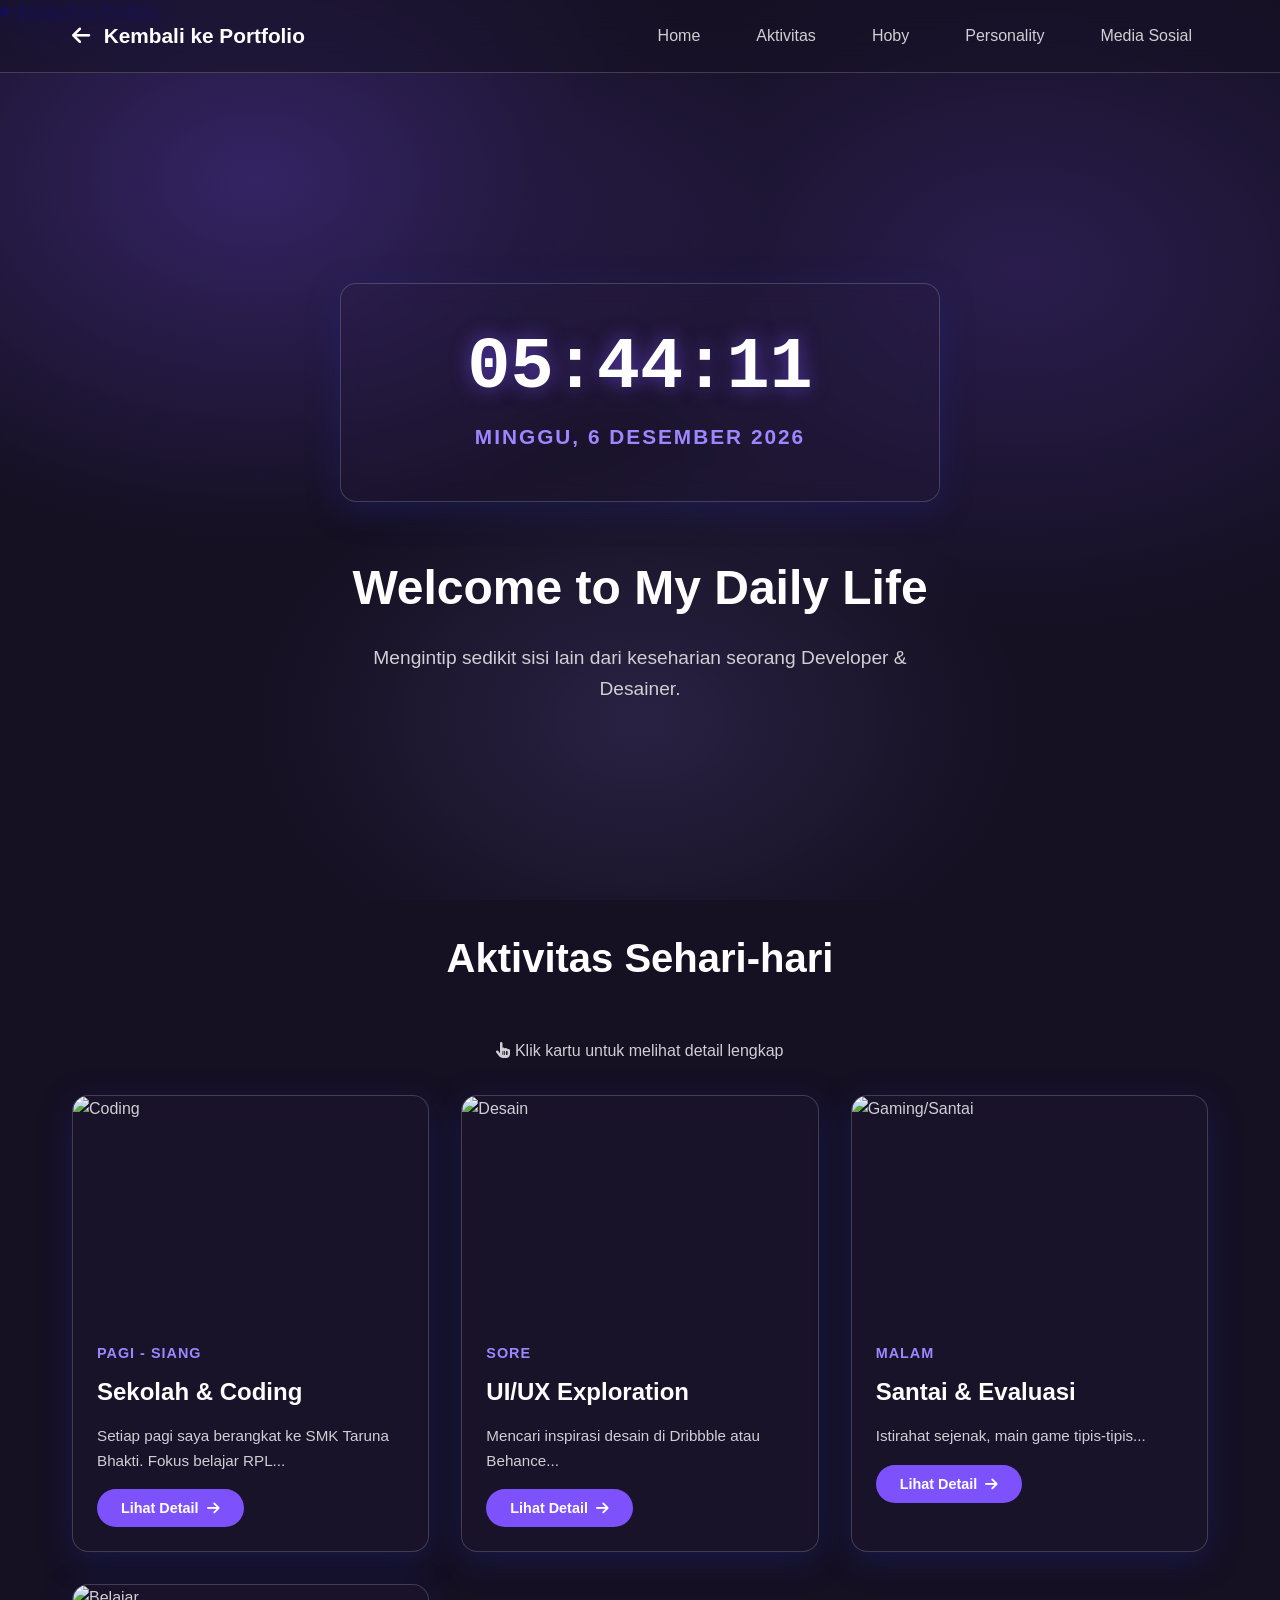
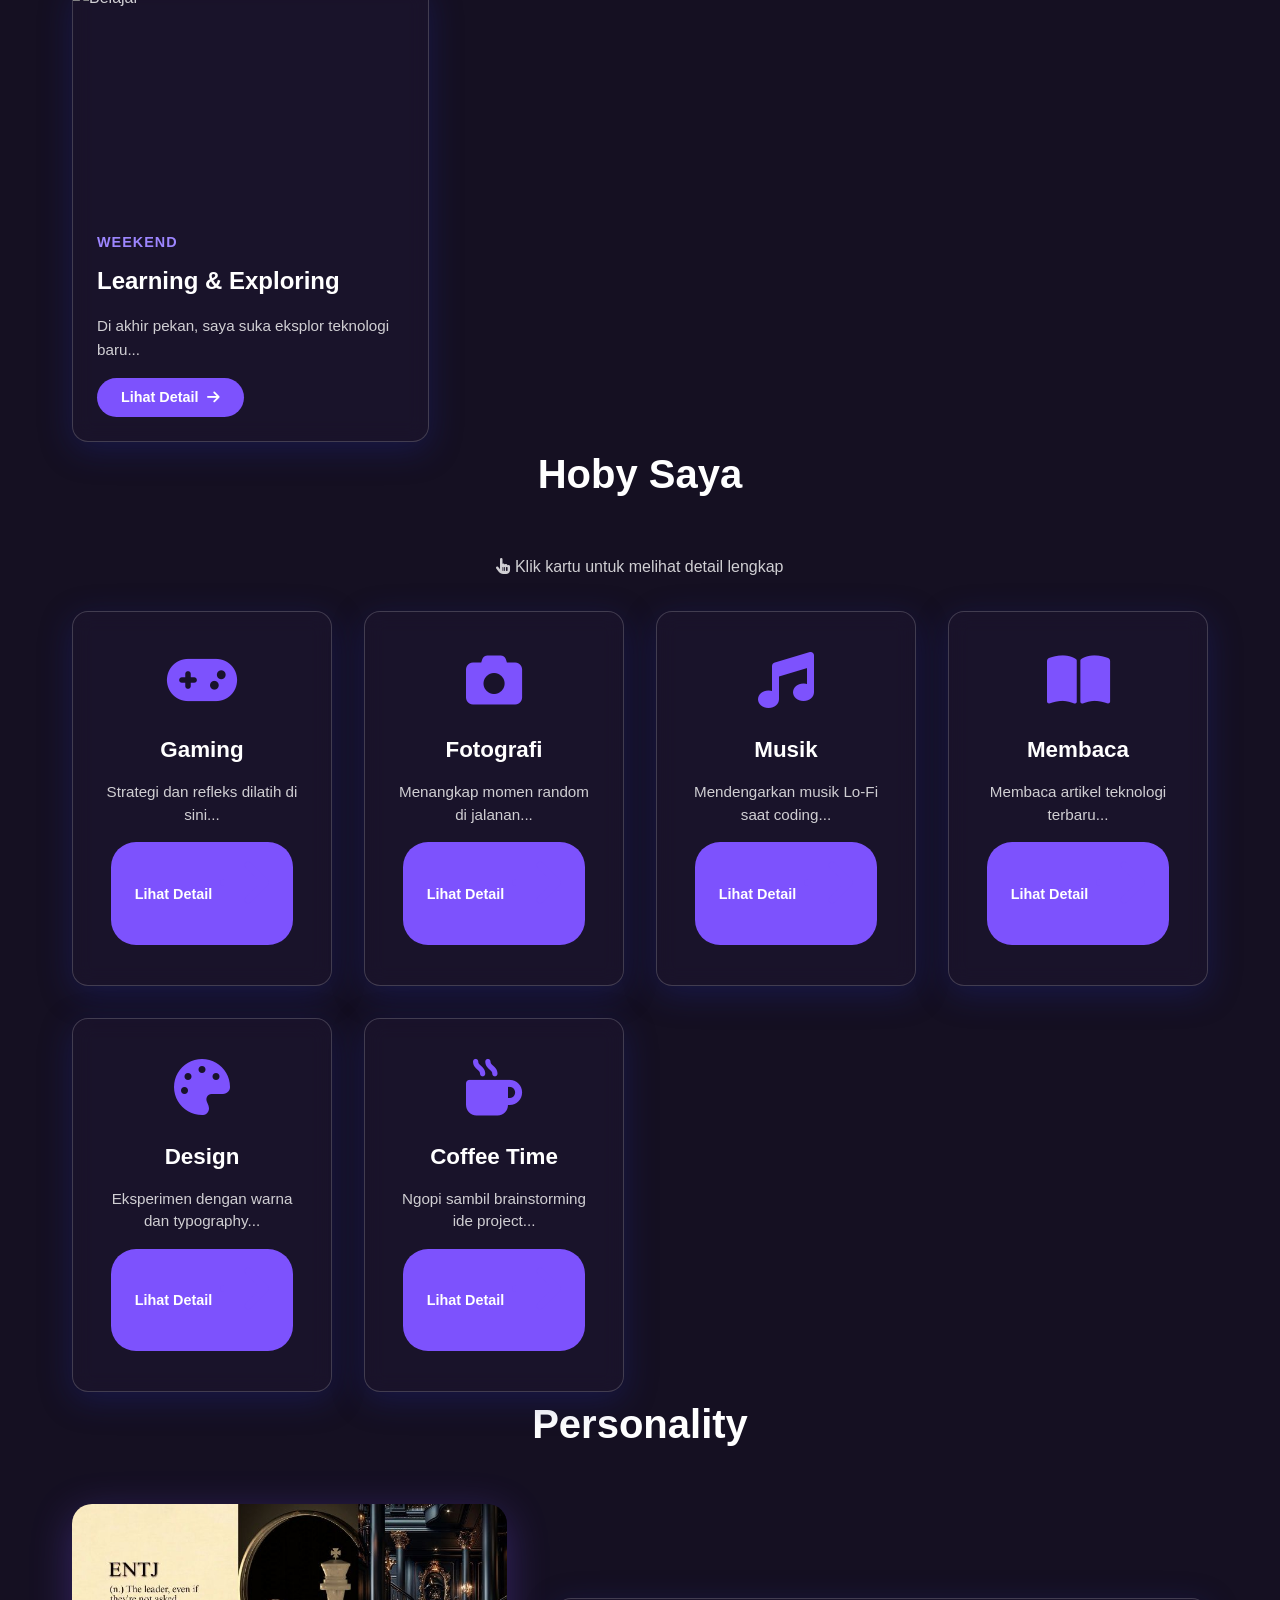
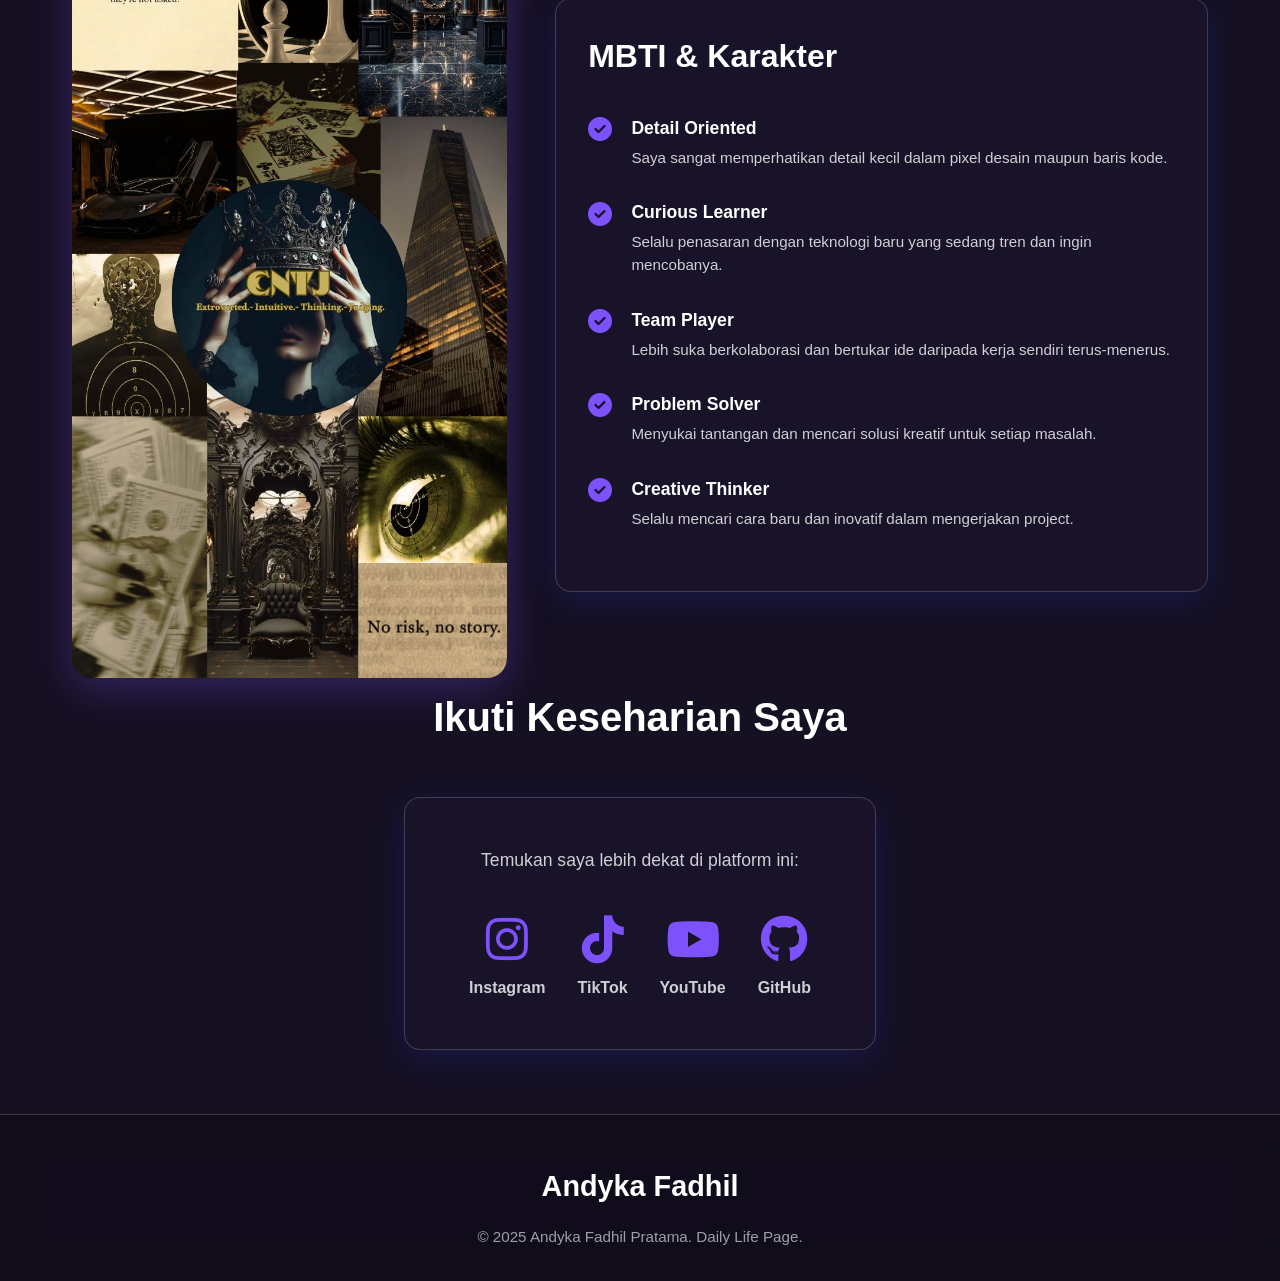
==== index.html @ a83d5110 "Rename daily.html to index.html" ====
<!DOCTYPE html>
<html lang="id">
<head>
    <meta charset="UTF-8">
    <meta name="viewport" content="width=device-width, initial-scale=1.0">
    <title>Daily Life - Andyka Fadhil Pratama</title>
    <link rel="stylesheet" href="src/style.css">
    <link rel="stylesheet" href="https://cdnjs.cloudflare.com/ajax/libs/font-awesome/6.5.1/css/all.min.css">
</head>
<body>
    <a href="https://andyka1209.github.io/portofolio-andyka-fadhil-pratama-XRPL5/"> 
        <i class="fa-solid fa-arrow-left"></i> Kembali ke Portfolio
    </a>
</head>
<body>

    <!-- HEADER -->
    <header>
        <nav class="container">
            <div class="logo">
                <a href="index.html"><i class="fa-solid fa-arrow-left"></i> Kembali ke Portfolio</a>
            </div>
            <ul>
                <li><a href="#home">Home</a></li>
                <li><a href="#aktivitas">Aktivitas</a></li>
                <li><a href="#hoby">Hoby</a></li>
                <li><a href="#personality">Personality</a></li>
                <li><a href="#social">Media Sosial</a></li>
            </ul>
        </nav>
    </header>

    <main>
        <!-- SECTION HOME -->
        <section id="home" class="home-section">
            <div class="container">
                <div class="glass-card clock-container">
                    <div id="time-display">00:00:00</div>
                    <div id="date-display">LOADING...</div>
                </div>
                
                <div class="hero-content">
                    <h1>Welcome to My Daily Life</h1>
                    <p>Mengintip sedikit sisi lain dari keseharian seorang Developer & Desainer.</p>
                </div>
            </div>
        </section>

        <!-- SECTION AKTIVITAS -->
        <section id="aktivitas" class="container">
            <h2 class="section-title">Aktivitas Sehari-hari</h2>
            <p style="text-align: center; color: var(--color-light-gray); margin-bottom: 2rem;">
                <i class="fa-solid fa-hand-pointer"></i> Klik kartu untuk melihat detail lengkap
            </p>
            <div class="activities-grid">
                
                <!-- Card 1: Sekolah & Coding -->
                <div class="glass-card activity-card" data-activity="coding">
                    <div class="activity-img-wrapper">
                        <img src="https://images.unsplash.com/photo-1498050108023-c5249f4df085?q=80&w=2072&auto=format&fit=crop" alt="Coding">
                    </div>
                    <div class="activity-info">
                        <span class="activity-time">Pagi - Siang</span>
                        <h4>Sekolah & Coding</h4>
                        <p>Setiap pagi saya berangkat ke SMK Taruna Bhakti. Fokus belajar RPL...</p>
                        <button class="btn-detail">Lihat Detail <i class="fa-solid fa-arrow-right"></i></button>
                    </div>
                </div>

                <!-- Card 2: UI/UX Design -->
                <div class="glass-card activity-card" data-activity="design">
                    <div class="activity-img-wrapper">
                        <img src="https://images.unsplash.com/photo-1542751371-adc38448a05e?q=80&w=2070&auto=format&fit=crop" alt="Desain">
                    </div>
                    <div class="activity-info">
                        <span class="activity-time">Sore</span>
                        <h4>UI/UX Exploration</h4>
                        <p>Mencari inspirasi desain di Dribbble atau Behance...</p>
                        <button class="btn-detail">Lihat Detail <i class="fa-solid fa-arrow-right"></i></button>
                    </div>
                </div>

                <!-- Card 3: Santai & Gaming -->
                <div class="glass-card activity-card" data-activity="relax">
                    <div class="activity-img-wrapper">
                        <img src="https://images.unsplash.com/photo-1511871893393-82e9c16b81e3?q=80&w=2070&auto=format&fit=crop" alt="Gaming/Santai">
                    </div>
                    <div class="activity-info">
                        <span class="activity-time">Malam</span>
                        <h4>Santai & Evaluasi</h4>
                        <p>Istirahat sejenak, main game tipis-tipis...</p>
                        <button class="btn-detail">Lihat Detail <i class="fa-solid fa-arrow-right"></i></button>
                    </div>
                </div>

                <!-- Card 4: Learning -->
                <div class="glass-card activity-card" data-activity="learning">
                    <div class="activity-img-wrapper">
                        <img src="https://images.unsplash.com/photo-1517842645767-c639042777db?q=80&w=2070&auto=format&fit=crop" alt="Belajar">
                    </div>
                    <div class="activity-info">
                        <span class="activity-time">Weekend</span>
                        <h4>Learning & Exploring</h4>
                        <p>Di akhir pekan, saya suka eksplor teknologi baru...</p>
                        <button class="btn-detail">Lihat Detail <i class="fa-solid fa-arrow-right"></i></button>
                    </div>
                </div>

            </div>
        </section>

        <!-- SECTION HOBY -->
        <section id="hoby" class="container">
            <h2 class="section-title">Hoby Saya</h2>
            <p style="text-align: center; color: var(--color-light-gray); margin-bottom: 2rem;">
                <i class="fa-solid fa-hand-pointer"></i> Klik kartu untuk melihat detail lengkap
            </p>
            <div class="hoby-grid">
                
                <!-- Hoby Card 1: Gaming -->
                <div class="glass-card hoby-card" data-hoby="gaming">
                    <i class="fa-solid fa-gamepad"></i>
                    <h4>Gaming</h4>
                    <p>Strategi dan refleks dilatih di sini...</p>
                    <button class="btn-detail-hoby">Lihat Detail <i class="fa-solid fa-arrow-right"></i></button>
                </div>

                <!-- Hoby Card 2: Fotografi -->
                <div class="glass-card hoby-card" data-hoby="photography">
                    <i class="fa-solid fa-camera"></i>
                    <h4>Fotografi</h4>
                    <p>Menangkap momen random di jalanan...</p>
                    <button class="btn-detail-hoby">Lihat Detail <i class="fa-solid fa-arrow-right"></i></button>
                </div>

                <!-- Hoby Card 3: Musik -->
                <div class="glass-card hoby-card" data-hoby="music">
                    <i class="fa-solid fa-music"></i>
                    <h4>Musik</h4>
                    <p>Mendengarkan musik Lo-Fi saat coding...</p>
                    <button class="btn-detail-hoby">Lihat Detail <i class="fa-solid fa-arrow-right"></i></button>
                </div>

                <!-- Hoby Card 4: Membaca -->
                <div class="glass-card hoby-card" data-hoby="reading">
                    <i class="fa-solid fa-book-open"></i>
                    <h4>Membaca</h4>
                    <p>Membaca artikel teknologi terbaru...</p>
                    <button class="btn-detail-hoby">Lihat Detail <i class="fa-solid fa-arrow-right"></i></button>
                </div>

                <!-- Hoby Card 5: Design -->
                <div class="glass-card hoby-card" data-hoby="design">
                    <i class="fa-solid fa-palette"></i>
                    <h4>Design</h4>
                    <p>Eksperimen dengan warna dan typography...</p>
                    <button class="btn-detail-hoby">Lihat Detail <i class="fa-solid fa-arrow-right"></i></button>
                </div>

                <!-- Hoby Card 6: Coffee -->
                <div class="glass-card hoby-card" data-hoby="coffee">
                    <i class="fa-solid fa-mug-hot"></i>
                    <h4>Coffee Time</h4>
                    <p>Ngopi sambil brainstorming ide project...</p>
                    <button class="btn-detail-hoby">Lihat Detail <i class="fa-solid fa-arrow-right"></i></button>
                </div>

            </div>
        </section>

        <!-- SECTION PERSONALITY -->
        <section id="personality" class="container">
            <h2 class="section-title">Personality</h2>
            <div class="personality-grid">
                
                <div class="personality-image">
                    <img src="src/img/Entj Wallpaper_ Background Phone_.jpeg" alt="Foto Andyka">
                </div>

                <div class="glass-card personality-text">
                    <h3>MBTI & Karakter</h3>
                    <ul class="personality-list">
                        <li>
                            <i class="fa-solid fa-check-circle"></i>
                            <div>
                                <strong>Detail Oriented</strong>
                                <span>Saya sangat memperhatikan detail kecil dalam pixel desain maupun baris kode.</span>
                            </div>
                        </li>
                        <li>
                            <i class="fa-solid fa-check-circle"></i>
                            <div>
                                <strong>Curious Learner</strong>
                                <span>Selalu penasaran dengan teknologi baru yang sedang tren dan ingin mencobanya.</span>
                            </div>
                        </li>
                        <li>
                            <i class="fa-solid fa-check-circle"></i>
                            <div>
                                <strong>Team Player</strong>
                                <span>Lebih suka berkolaborasi dan bertukar ide daripada kerja sendiri terus-menerus.</span>
                            </div>
                        </li>
                        <li>
                            <i class="fa-solid fa-check-circle"></i>
                            <div>
                                <strong>Problem Solver</strong>
                                <span>Menyukai tantangan dan mencari solusi kreatif untuk setiap masalah.</span>
                            </div>
                        </li>
                        <li>
                            <i class="fa-solid fa-check-circle"></i>
                            <div>
                                <strong>Creative Thinker</strong>
                                <span>Selalu mencari cara baru dan inovatif dalam mengerjakan project.</span>
                            </div>
                        </li>
                    </ul>
                </div>

            </div>
        </section>

        <!-- SECTION MEDIA SOSIAL -->
        <section id="social" class="container">
            <h2 class="section-title">Ikuti Keseharian Saya</h2>
            <div class="social-wrapper">
                <div class="glass-card social-content">
                    <p>Temukan saya lebih dekat di platform ini:</p>
                    <div class="social-links">
                        <a href="https://www.instagram.com/andyka.portofolio.smktb/_" target="_blank" class="social-link">
                            <i class="fab fa-instagram"></i>
                            <span>Instagram</span>
                        </a>
                        <a href="https://tiktok.com/@andykafadhil" target="_blank" class="social-link">
                            <i class="fab fa-tiktok"></i>
                            <span>TikTok</span>
                        </a>
                        <a href="https://youtube.com/@andykafadhil" target="_blank" class="social-link">
                            <i class="fab fa-youtube"></i>
                            <span>YouTube</span>
                        </a>
                        <a href="https://github.com/andykafadhil" target="_blank" class="social-link">
                            <i class="fab fa-github"></i>
                            <span>GitHub</span>
                        </a>
                    </div>
                </div>
            </div>
        </section>

    </main>

    <!-- MODAL AKTIVITAS -->
    <div id="activityModal" class="modal">
        <div class="modal-overlay"></div>
        <div class="modal-content">
            <button class="modal-close"><i class="fa-solid fa-xmark"></i></button>
            <div id="modalBody"></div>
        </div>
    </div>

    <!-- MODAL HOBY -->
    <div id="hobyModal" class="modal">
        <div class="modal-overlay"></div>
        <div class="modal-content">
            <button class="modal-close"><i class="fa-solid fa-xmark"></i></button>
            <div id="hobyModalBody"></div>
        </div>
    </div>

    <!-- FOOTER -->
    <footer>
        <div class="container footer-content">
            <div class="footer-logo">
                <a href="#home">Andyka Fadhil</a>
            </div>
            <p>&copy; 2025 Andyka Fadhil Pratama. Daily Life Page.</p>
        </div>
    </footer>

    <script src="src/dialy.js"></script>

</body>
</html>
---- src/style.css ----
/* ===== VARIABLES ===== */
:root {
    --color-dark-bg: #151022;
    --color-primary: #7D52FD;
    --color-secondary: #9D86FF;
    --color-light-gray: #D0CFD3;
    --color-white: #FFFFFF;
    --glass-bg: rgba(40, 30, 70, 0.25);
    --glass-border: 1px solid rgba(255, 255, 255, 0.18);
    --shadow: 0 8px 32px rgba(31, 38, 135, 0.37);
    --bg-gradient: radial-gradient(ellipse 40% 40% at 20% 20%, rgba(125, 82, 253, 0.3), transparent),
                   radial-gradient(ellipse 40% 40% at 80% 30%, rgba(125, 82, 253, 0.2), transparent),
                   radial-gradient(ellipse 30% 30% at 50% 80%, rgba(157, 134, 255, 0.15), transparent),
                   var(--color-dark-bg);
}

/* ===== RESET & BASE ===== */
* {
    margin: 0;
    padding: 0;
    box-sizing: border-box;
}

html {
    scroll-behavior: smooth;
}

body {
    font-family: -apple-system, BlinkMacSystemFont, 'Segoe UI', Roboto, sans-serif;
    background: var(--bg-gradient);
    background-attachment: fixed;
    color: var(--color-light-gray);
    line-height: 1.6;
    overflow-x: hidden;
}

.container {
    max-width: 1200px;
    margin: 0 auto;
    padding: 0 2rem;
}

section {
    padding: 6rem 0 4rem;
}

.section-title {
    font-size: 2.5rem;
    font-weight: 700;
    color: var(--color-white);
    text-align: center;
    margin-bottom: 3rem;
    animation: fadeInUp 0.8s ease-out;
}

/* ===== GLASS CARD ===== */
.glass-card {
    background: var(--glass-bg);
    backdrop-filter: blur(10px);
    border: var(--glass-border);
    border-radius: 16px;
    padding: 2rem;
    box-shadow: var(--shadow);
    transition: transform 0.3s ease, background 0.3s ease;
}

.glass-card:hover {
    transform: translateY(-8px);
    background: rgba(40, 30, 70, 0.5);
}

/* ===== HEADER ===== */
header {
    position: fixed;
    top: 0;
    width: 100%;
    padding: 1.2rem 0;
    background: rgba(21, 16, 34, 0.5);
    backdrop-filter: blur(20px);
    border-bottom: var(--glass-border);
    z-index: 1000;
    transition: all 0.3s ease;
}

nav.container {
    display: flex;
    justify-content: space-between;
    align-items: center;
}

.logo a {
    color: var(--color-white);
    font-size: 1.3rem;
    font-weight: 700;
    text-decoration: none;
    transition: color 0.3s ease;
}

.logo a:hover {
    color: var(--color-primary);
}

.logo a i {
    margin-right: 0.5rem;
}

nav ul {
    display: flex;
    list-style: none;
    gap: 1.5rem;
}

nav ul li a {
    color: var(--color-light-gray);
    text-decoration: none;
    font-weight: 500;
    padding: 0.5rem 1rem;
    border-radius: 25px;
    transition: all 0.3s ease;
}

nav ul li a:hover {
    color: var(--color-white);
    background: rgba(255, 255, 255, 0.1);
}

/* ===== SECTION HOME ===== */
.home-section {
    min-height: 100vh;
    display: flex;
    align-items: center;
    justify-content: center;
    padding-top: 100px;
}

.home-section .container {
    text-align: center;
}

/* Clock Container */
.clock-container {
    max-width: 700px;
    margin: 0 auto 3rem;
    padding: 3rem 2rem;
}

#time-display {
    font-size: 4.5rem;
    font-weight: 800;
    color: var(--color-white);
    text-shadow: 0 0 20px rgba(125, 82, 253, 0.6);
    font-family: 'Courier New', monospace;
    line-height: 1;
    margin-bottom: 1rem;
}

#date-display {
    font-size: 1.3rem;
    color: var(--color-secondary);
    letter-spacing: 2px;
    text-transform: uppercase;
    font-weight: 600;
}

.hero-content h1 {
    font-size: 3rem;
    font-weight: 700;
    color: var(--color-white);
    margin-bottom: 1rem;
    animation: fadeInUp 1s ease-out;
}

.hero-content p {
    font-size: 1.2rem;
    color: var(--color-light-gray);
    max-width: 600px;
    margin: 0 auto;
    animation: fadeInUp 1.2s ease-out;
}

/* ===== SECTION AKTIVITAS ===== */
.activities-grid {
    display: grid;
    grid-template-columns: repeat(auto-fit, minmax(280px, 1fr));
    gap: 2rem;
}

.activity-card {
    padding: 0;
    overflow: hidden;
    cursor: pointer;
}

.activity-img-wrapper {
    width: 100%;
    height: 220px;
    overflow: hidden;
}

.activity-img-wrapper img {
    width: 100%;
    height: 100%;
    object-fit: cover;
    transition: transform 0.5s ease;
}

.activity-card:hover .activity-img-wrapper img {
    transform: scale(1.1);
}

.activity-info {
    padding: 1.5rem;
}

.activity-time {
    display: inline-block;
    font-size: 0.9rem;
    color: var(--color-secondary);
    text-transform: uppercase;
    font-weight: 600;
    margin-bottom: 0.5rem;
    letter-spacing: 1px;
}

.activity-info h4 {
    font-size: 1.5rem;
    color: var(--color-white);
    font-weight: 600;
    margin-bottom: 0.8rem;
}

.activity-info p {
    font-size: 0.95rem;
    color: var(--color-light-gray);
    line-height: 1.6;
    margin-bottom: 1rem;
}

/* Button Detail */
.btn-detail, .btn-detail-hoby {
    background: var(--color-primary);
    color: var(--color-white);
    border: none;
    padding: 0.7rem 1.5rem;
    border-radius: 25px;
    font-size: 0.9rem;
    font-weight: 600;
    cursor: pointer;
    transition: all 0.3s ease;
    display: inline-flex;
    align-items: center;
    gap: 0.5rem;
}

.btn-detail:hover, .btn-detail-hoby:hover {
    background: var(--color-secondary);
    transform: translateX(5px);
}

/* ===== SECTION HOBY ===== */
.hoby-grid {
    display: grid;
    grid-template-columns: repeat(auto-fit, minmax(250px, 1fr));
    gap: 2rem;
}

.hoby-card {
    text-align: center;
    padding: 2.5rem 2rem;
    cursor: pointer;
}

.hoby-card i {
    font-size: 3.5rem;
    color: var(--color-primary);
    margin-bottom: 1.5rem;
    transition: transform 0.3s ease, color 0.3s ease;
}

.hoby-card:hover i {
    transform: scale(1.2) rotate(10deg);
    color: var(--color-secondary);
}

.hoby-card h4 {
    font-size: 1.4rem;
    color: var(--color-white);
    margin-bottom: 0.8rem;
    font-weight: 600;
}

.hoby-card p {
    font-size: 0.95rem;
    color: var(--color-light-gray);
    line-height: 1.5;
    margin-bottom: 1rem;
}

/* ===== SECTION PERSONALITY ===== */
.personality-grid {
    display: grid;
    grid-template-columns: 1fr 1.5fr;
    gap: 3rem;
    align-items: center;
}

.personality-image img {
    width: 100%;
    border-radius: 20px;
    box-shadow: 0 10px 40px rgba(125, 82, 253, 0.3);
}

.personality-text h3 {
    font-size: 2rem;
    color: var(--color-white);
    margin-bottom: 2rem;
}

.personality-list {
    list-style: none;
    padding: 0;
}

.personality-list li {
    display: flex;
    align-items: flex-start;
    gap: 1.2rem;
    margin-bottom: 1.8rem;
}

.personality-list i {
    font-size: 1.5rem;
    color: var(--color-primary);
    margin-top: 0.2rem;
    flex-shrink: 0;
}

.personality-list strong {
    display: block;
    color: var(--color-white);
    font-size: 1.1rem;
    margin-bottom: 0.3rem;
}

.personality-list span {
    display: block;
    font-size: 0.95rem;
    color: var(--color-light-gray);
    line-height: 1.5;
}

/* ===== SECTION SOCIAL ===== */
.social-wrapper {
    display: flex;
    justify-content: center;
}

.social-content {
    text-align: center;
    max-width: 700px;
    padding: 3rem 4rem;
}

.social-content p {
    font-size: 1.1rem;
    color: var(--color-light-gray);
    margin-bottom: 2.5rem;
}

.social-links {
    display: flex;
    justify-content: center;
    flex-wrap: wrap;
    gap: 2rem;
}

.social-link {
    display: flex;
    flex-direction: column;
    align-items: center;
    gap: 0.8rem;
    text-decoration: none;
    color: var(--color-light-gray);
    transition: transform 0.3s ease, color 0.3s ease;
}

.social-link i {
    font-size: 3rem;
    color: var(--color-primary);
    transition: color 0.3s ease, transform 0.3s ease;
}

.social-link span {
    font-size: 1rem;
    font-weight: 600;
}

.social-link:hover {
    transform: translateY(-10px);
    color: var(--color-white);
}

.social-link:hover i {
    color: var(--color-secondary);
    transform: scale(1.2);
}

/* ===== MODAL ===== */
.modal {
    display: none;
    position: fixed;
    top: 0;
    left: 0;
    width: 100%;
    height: 100%;
    z-index: 9999;
    animation: fadeIn 0.3s ease;
}

.modal.active {
    display: flex;
    justify-content: center;
    align-items: center;
}

.modal-overlay {
    position: absolute;
    top: 0;
    left: 0;
    width: 100%;
    height: 100%;
    background: rgba(0, 0, 0, 0.8);
    backdrop-filter: blur(5px);
}

.modal-content {
    position: relative;
    background: var(--glass-bg);
    backdrop-filter: blur(20px);
    border: var(--glass-border);
    border-radius: 20px;
    max-width: 900px;
    width: 90%;
    max-height: 85vh;
    overflow-y: auto;
    padding: 2.5rem;
    box-shadow: 0 20px 60px rgba(0, 0, 0, 0.5);
    animation: slideUp 0.4s ease;
    z-index: 10000;
}

.modal-close {
    position: absolute;
    top: 1.5rem;
    right: 1.5rem;
    background: rgba(255, 255, 255, 0.1);
    border: none;
    width: 40px;
    height: 40px;
    border-radius: 50%;
    color: var(--color-white);
    font-size: 1.5rem;
    cursor: pointer;
    transition: all 0.3s ease;
    display: flex;
    align-items: center;
    justify-content: center;
    z-index: 10001;
}

.modal-close:hover {
    background: var(--color-primary);
    transform: rotate(90deg);
}

/* Modal Header */
.modal-header {
    margin-bottom: 2rem;
}

.modal-header h2 {
    font-size: 2.5rem;
    color: var(--color-white);
    margin-bottom: 0.5rem;
}

.modal-header .modal-time {
    color: var(--color-secondary);
    font-size: 1.1rem;
    text-transform: uppercase;
    font-weight: 600;
    letter-spacing: 1px;
}

/* Modal Description */
.modal-description {
    color: var(--color-light-gray);
    font-size: 1.1rem;
    line-height: 1.8;
    margin-bottom: 2rem;
}

/* Modal Gallery */
.modal-gallery {
    margin-top: 2rem;
}

.modal-gallery h3 {
    font-size: 1.8rem;
    color: var(--color-white);
    margin-bottom: 1.5rem;
}

.gallery-grid {
    display: grid;
    grid-template-columns: repeat(auto-fit, minmax(200px, 1fr));
    gap: 1.5rem;
    margin-bottom: 2rem;
}

.gallery-item {
    position: relative;
    border-radius: 12px;
    overflow: hidden;
    aspect-ratio: 1;
    cursor: pointer;
    transition: transform 0.3s ease;
}

.gallery-item:hover {
    transform: scale(1.05);
}

.gallery-item img {
    width: 100%;
    height: 100%;
    object-fit: cover;
}

.gallery-caption {
    position: absolute;
    bottom: 0;
    left: 0;
    right: 0;
    background: linear-gradient(to top, rgba(0,0,0,0.8), transparent);
    padding: 1rem;
    color: var(--color-white);
    font-size: 0.9rem;
    transform: translateY(100%);
    transition: transform 0.3s ease;
}

.gallery-item:hover .gallery-caption {
    transform: translateY(0);
}

/* Modal Tools/List */
.modal-tools {
    margin-top: 2rem;
}

.modal-tools h3 {
    font-size: 1.5rem;
    color: var(--color-white);
    margin-bottom: 1rem;
}

.tools-list {
    display: flex;
    flex-wrap: wrap;
    gap: 1rem;
}

.tool-tag {
    background: rgba(125, 82, 253, 0.2);
    border: 1px solid var(--color-primary);
    color: var(--color-white);
    padding: 0.5rem 1.2rem;
    border-radius: 20px;
    font-size: 0.9rem;
    font-weight: 500;
}

/* ===== FOOTER ===== */
footer {
    text-align: center;
    padding: 3rem 0 2rem;
    background: rgba(0, 0, 0, 0.2);
    backdrop-filter: blur(20px);
    border-top: var(--glass-border);
    color: rgba(255, 255, 255, 0.8);
    margin-top: 4rem;
}

.footer-content {
    display: flex;
    flex-direction: column;
    align-items: center;
    gap: 1rem;
}

.footer-logo a {
    color: var(--color-white);
    font-size: 1.8rem;
    font-weight: 700;
    text-decoration: none;
    transition: color 0.3s ease;
}

.footer-logo a:hover {
    color: var(--color-primary);
}

footer p {
    font-size: 0.95rem;
    color: rgba(255, 255, 255, 0.6);
}

/* ===== ANIMATIONS ===== */
@keyframes fadeInUp {
    from {
        opacity: 0;
        transform: translateY(30px);
    }
    to {
        opacity: 1;
        transform: translateY(0);
    }
}

@keyframes fadeIn {
    from { opacity: 0; }
    to { opacity: 1; }
}

@keyframes slideUp {
    from {
        opacity: 0;
        transform: translateY(50px);
    }
    to {
        opacity: 1;
        transform: translateY(0);
    }
}

/* ===== SCROLLBAR MODAL ===== */
.modal-content::-webkit-scrollbar {
    width: 8px;
}

.modal-content::-webkit-scrollbar-track {
    background: rgba(255, 255, 255, 0.05);
    border-radius: 10px;
}

.modal-content::-webkit-scrollbar-thumb {
    background: var(--color-primary);
    border-radius: 10px;
}

.modal-content::-webkit-scrollbar-thumb:hover {
    background: var(--color-secondary);
}

/* ===== RESPONSIVE ===== */
@media (max-width: 992px) {
    .personality-grid {
        grid-template-columns: 1fr;
    }
    
    .activities-grid,
    .hoby-grid {
        grid-template-columns: repeat(auto-fit, minmax(250px, 1fr));
    }

    .modal-content {
        width: 95%;
        padding: 2rem 1.5rem;
    }

    .gallery-grid {
        grid-template-columns: repeat(auto-fit, minmax(150px, 1fr));
    }
}

@media (max-width: 768px) {
    .container {
        padding: 0 1rem;
    }

    nav ul {
        gap: 0.5rem;
        flex-wrap: wrap;
        justify-content: center;
    }

    nav ul li a {
        padding: 0.4rem 0.8rem;
        font-size: 0.9rem;
    }

    .section-title {
        font-size: 2rem;
    }

    #time-display {
        font-size: 3rem;
    }

    #date-display {
        font-size: 1rem;
    }

    .hero-content h1 {
        font-size: 2.2rem;
    }

    .hero-content p {
        font-size: 1rem;
    }

    .activities-grid,
    .hoby-grid {
        grid-template-columns: 1fr;
    }

    .social-content {
        padding: 2rem 1.5rem;
    }

    .social-links {
        gap: 1.5rem;
    }

    .personality-list li {
        gap: 1rem;
    }

    .modal-header h2 {
        font-size: 2rem;
    }

    .modal-close {
        width: 35px;
        height: 35px;
        font-size: 1.2rem;
    }
}

@media (max-width: 480px) {
    #time-display {
        font-size: 2.5rem;
    }

    .logo a {
        font-size: 1rem;
    }

    nav ul li a {
        font-size: 0.8rem;
        padding: 0.3rem 0.6rem;
    }

    .modal-content {
        padding: 1.5rem 1rem;
    }

    .gallery-grid {
        grid-template-columns: 1fr;
    }
}
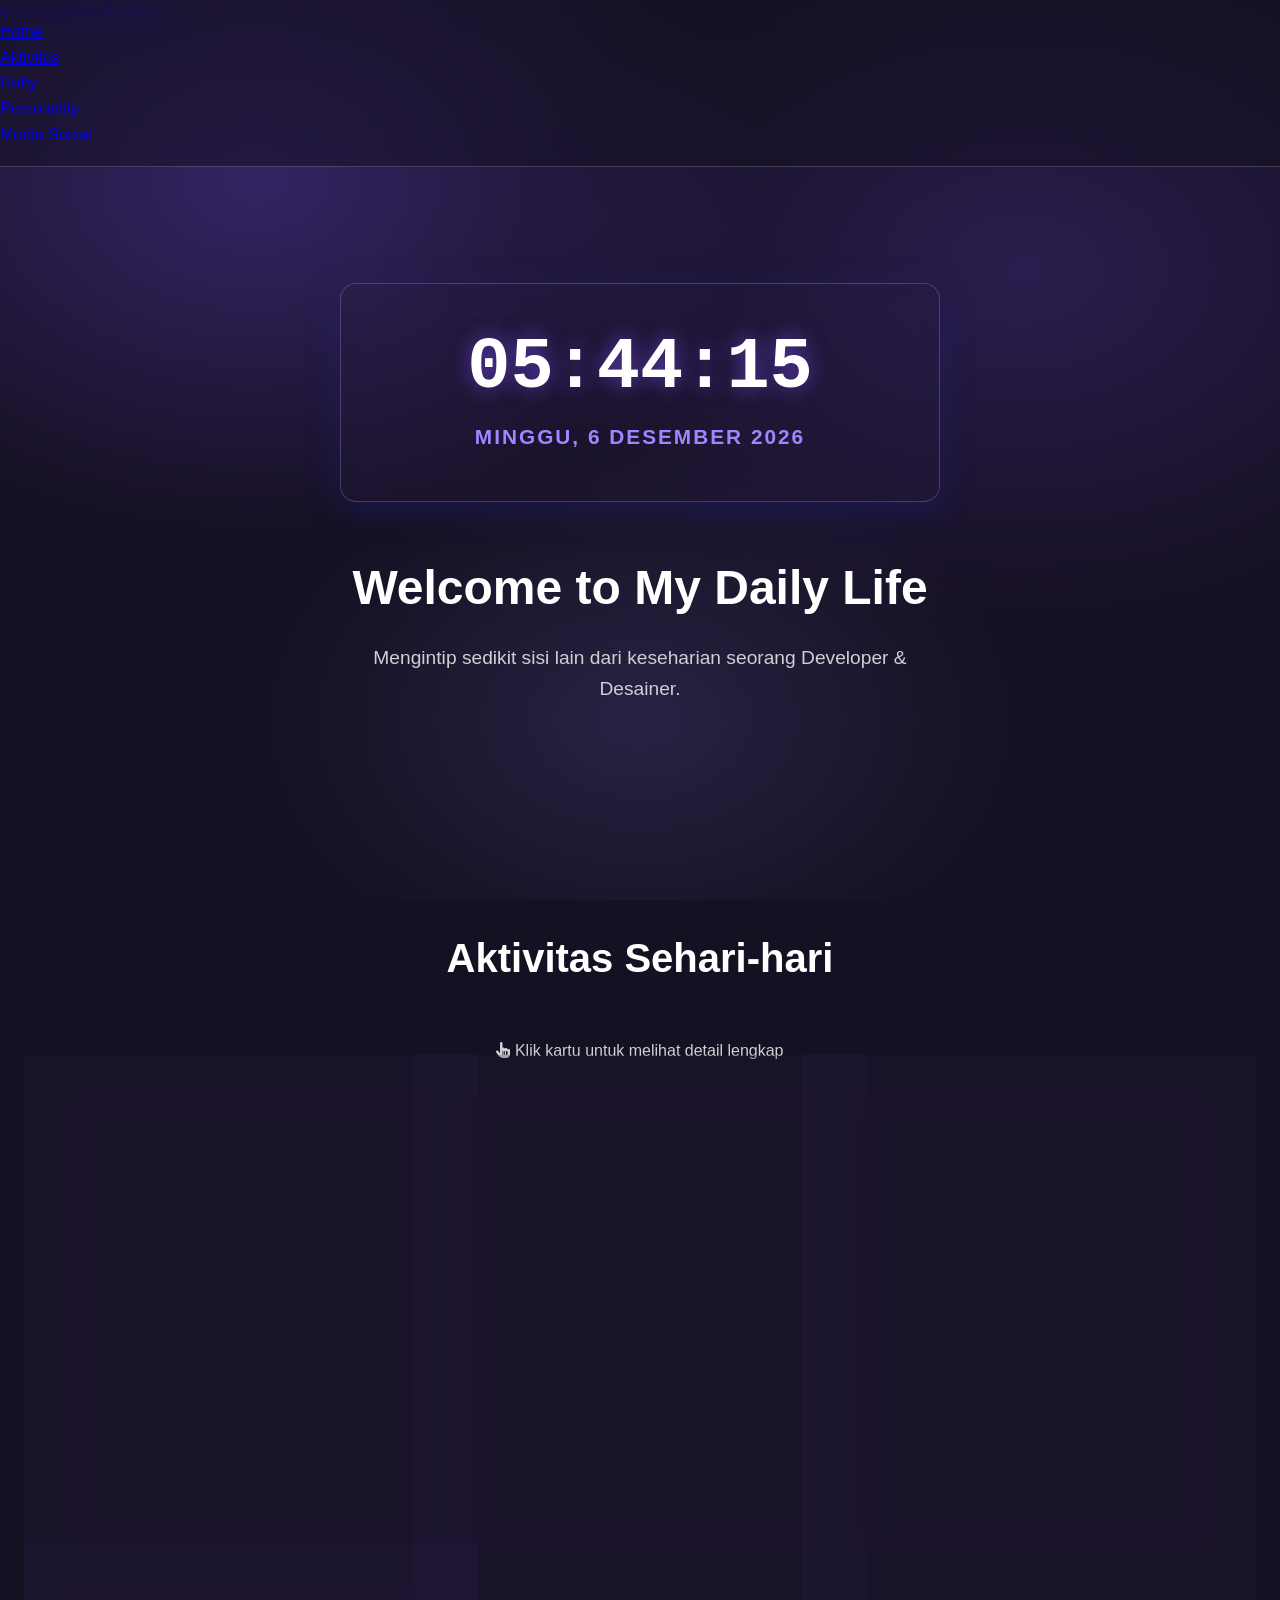
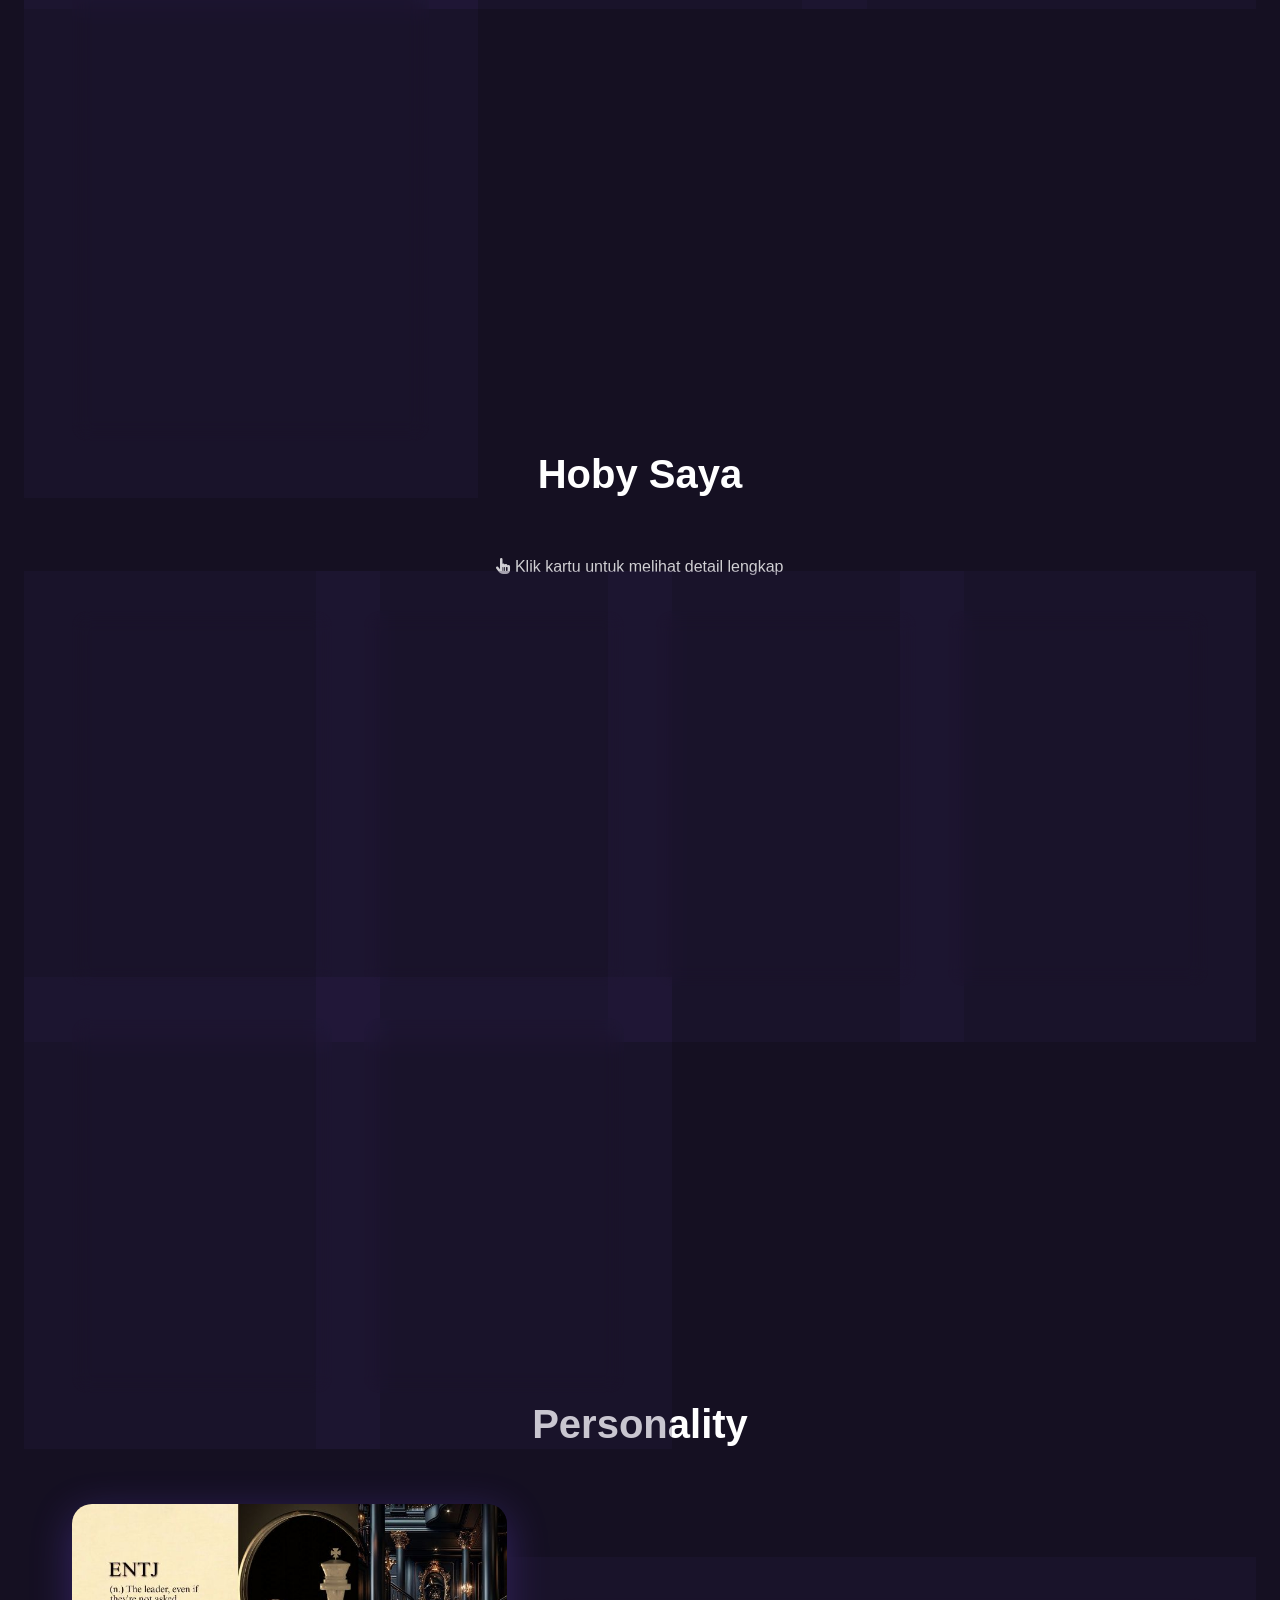
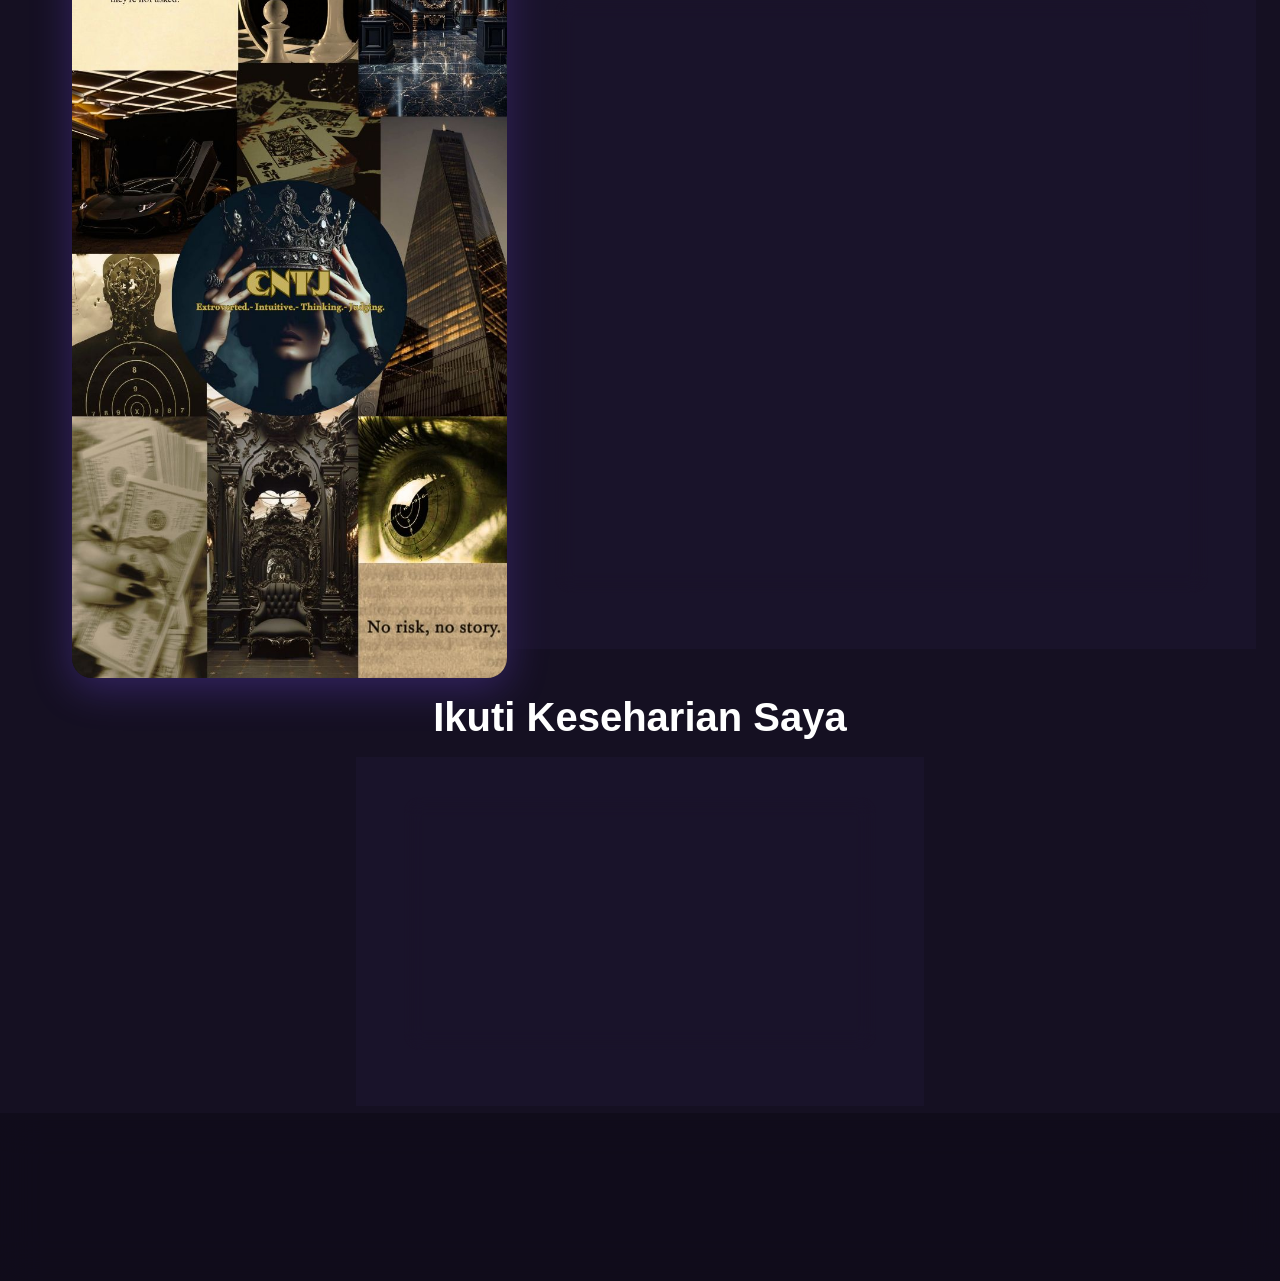
==== commit 902881d0: "Update index.html" ====
--- a/index.html
+++ b/index.html
@@ -16,10 +16,7 @@
 
     <!-- HEADER -->
     <header>
-        <nav class="container">
-            <div class="logo">
-                <a href="index.html"><i class="fa-solid fa-arrow-left"></i> Kembali ke Portfolio</a>
-            </div>
+    
             <ul>
                 <li><a href="#home">Home</a></li>
                 <li><a href="#aktivitas">Aktivitas</a></li>
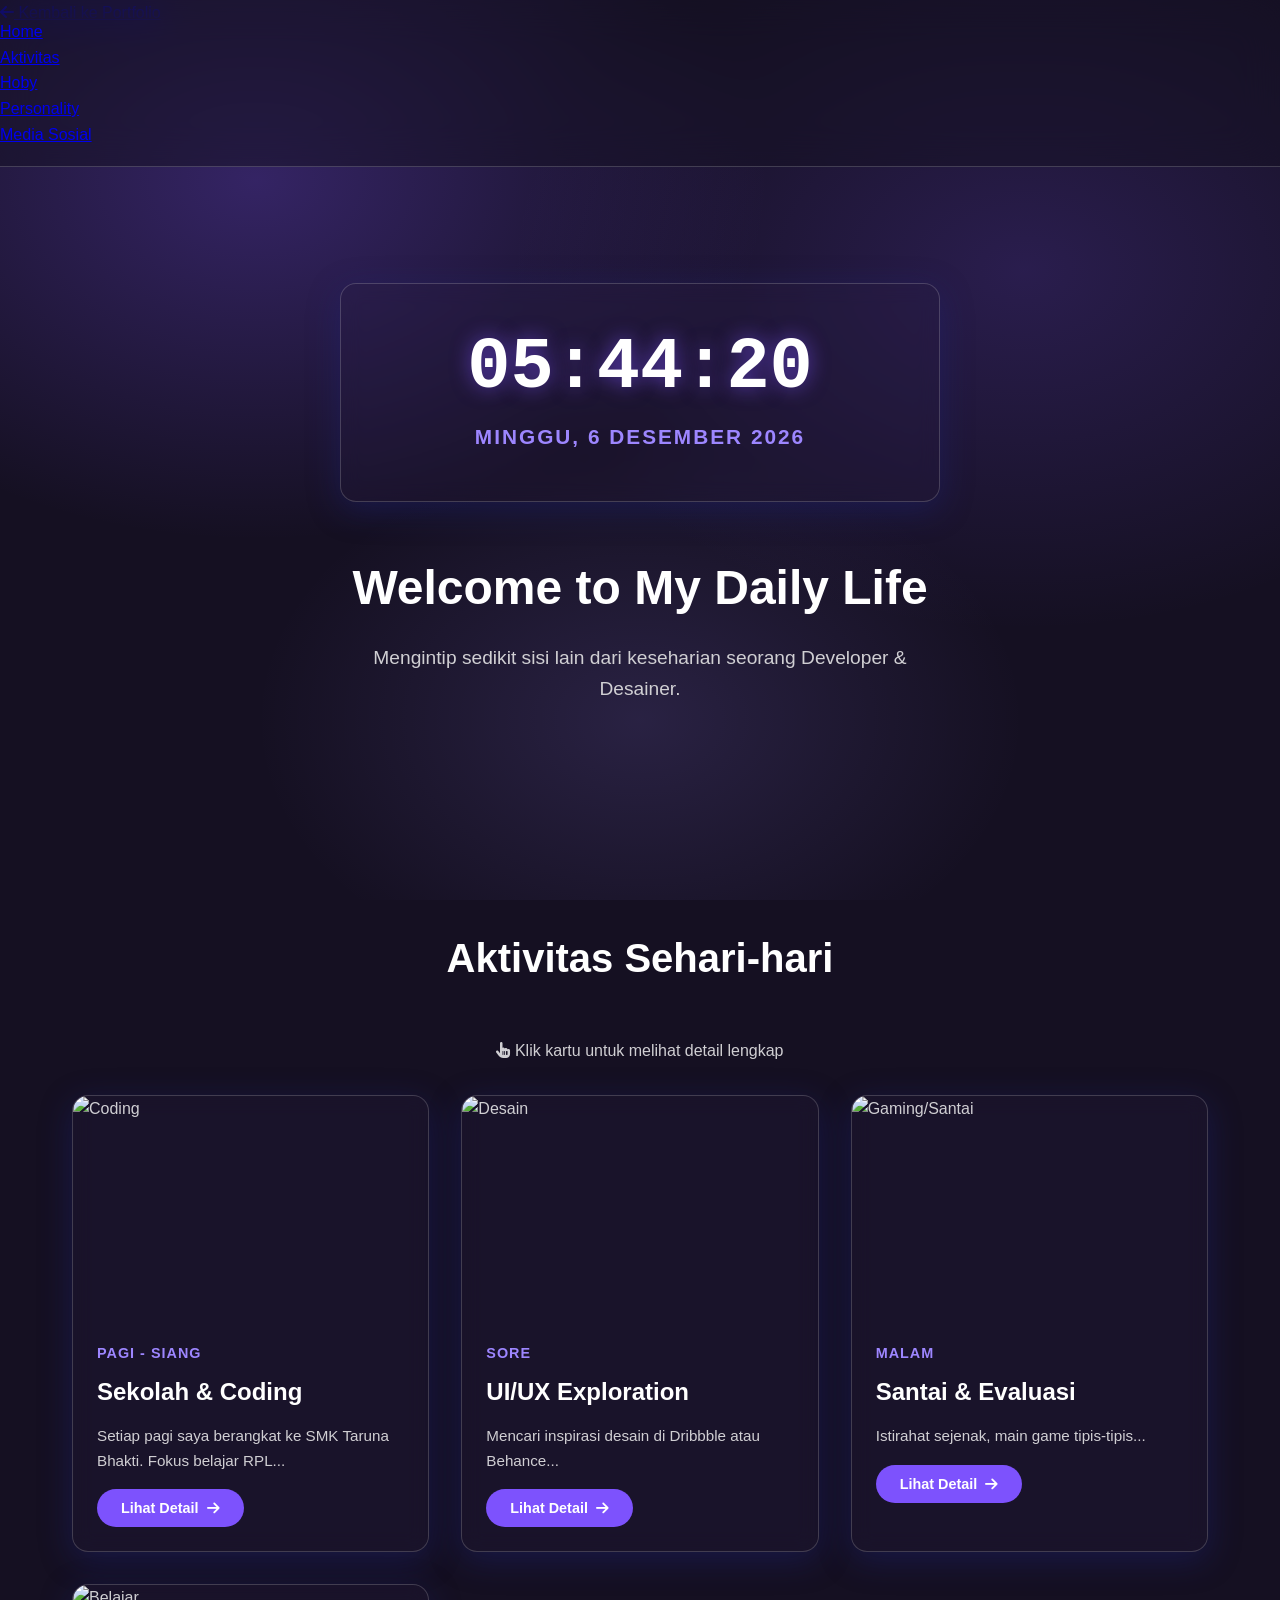
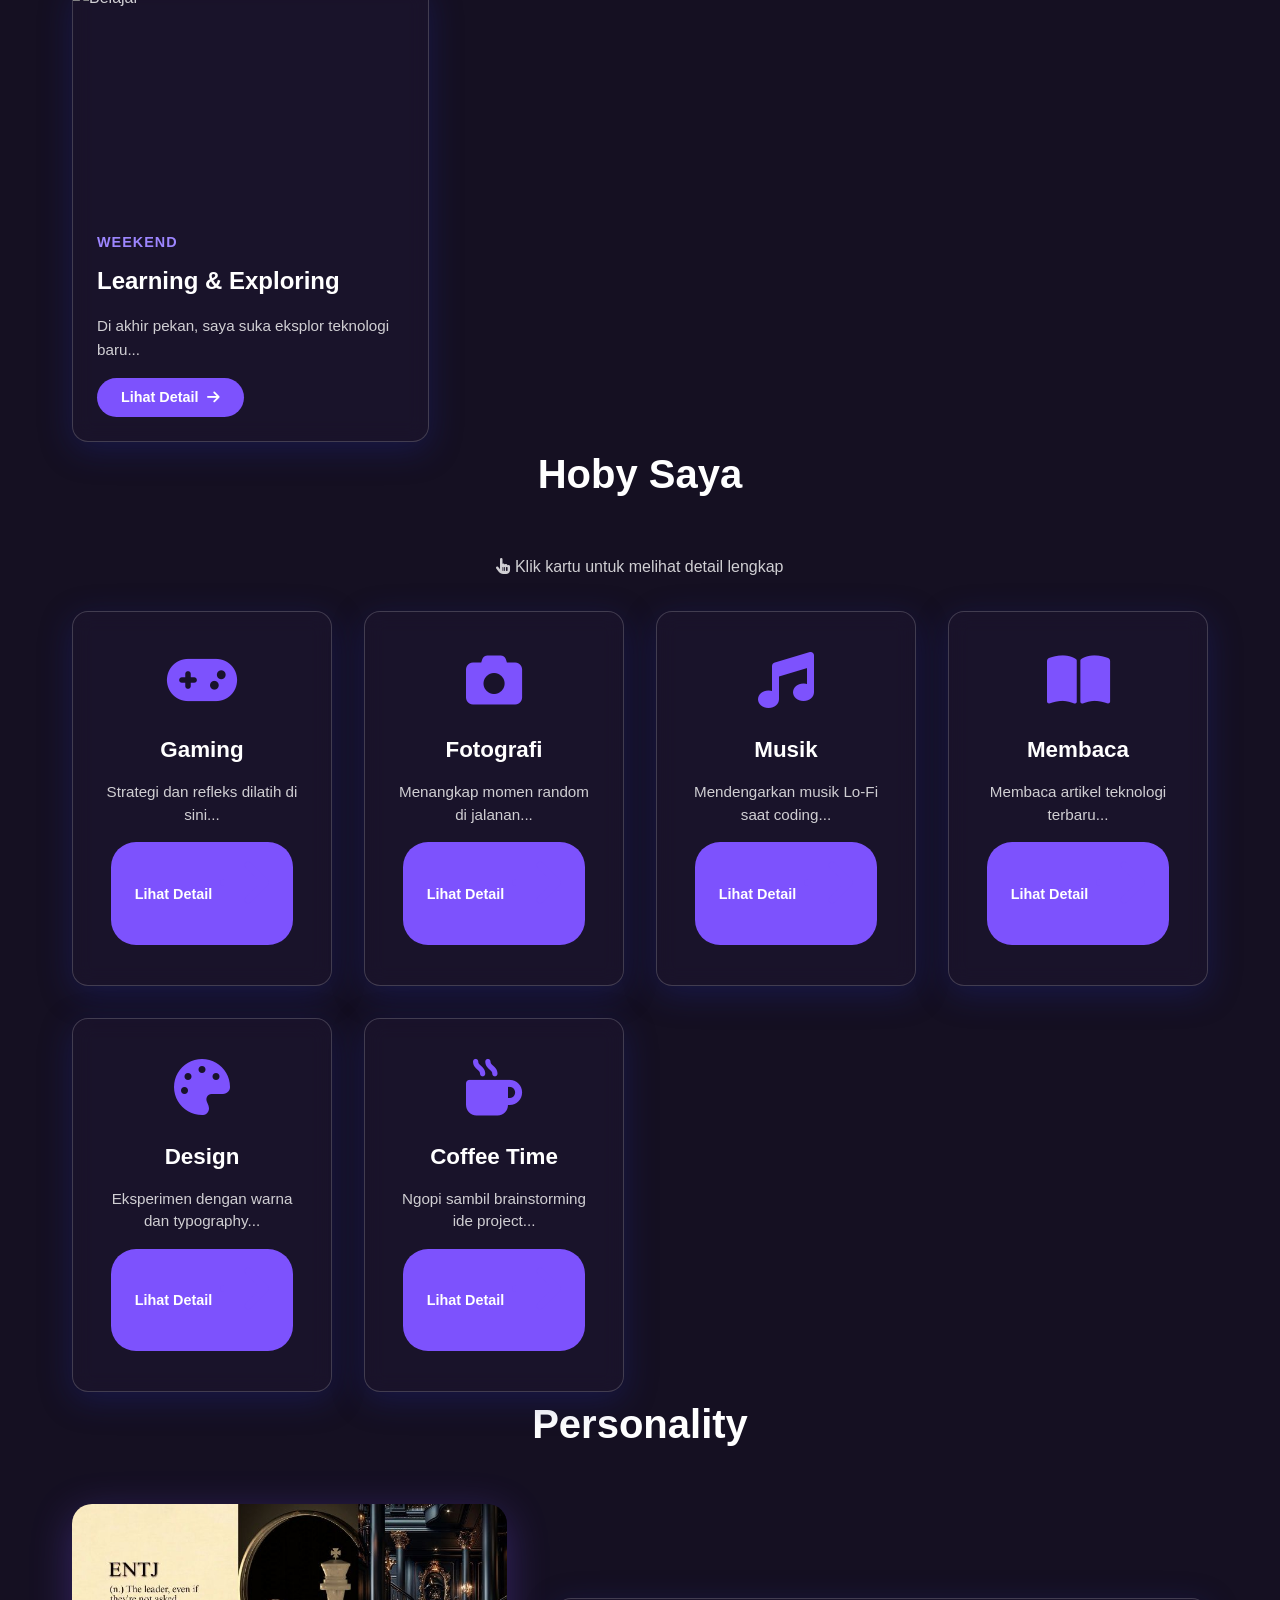
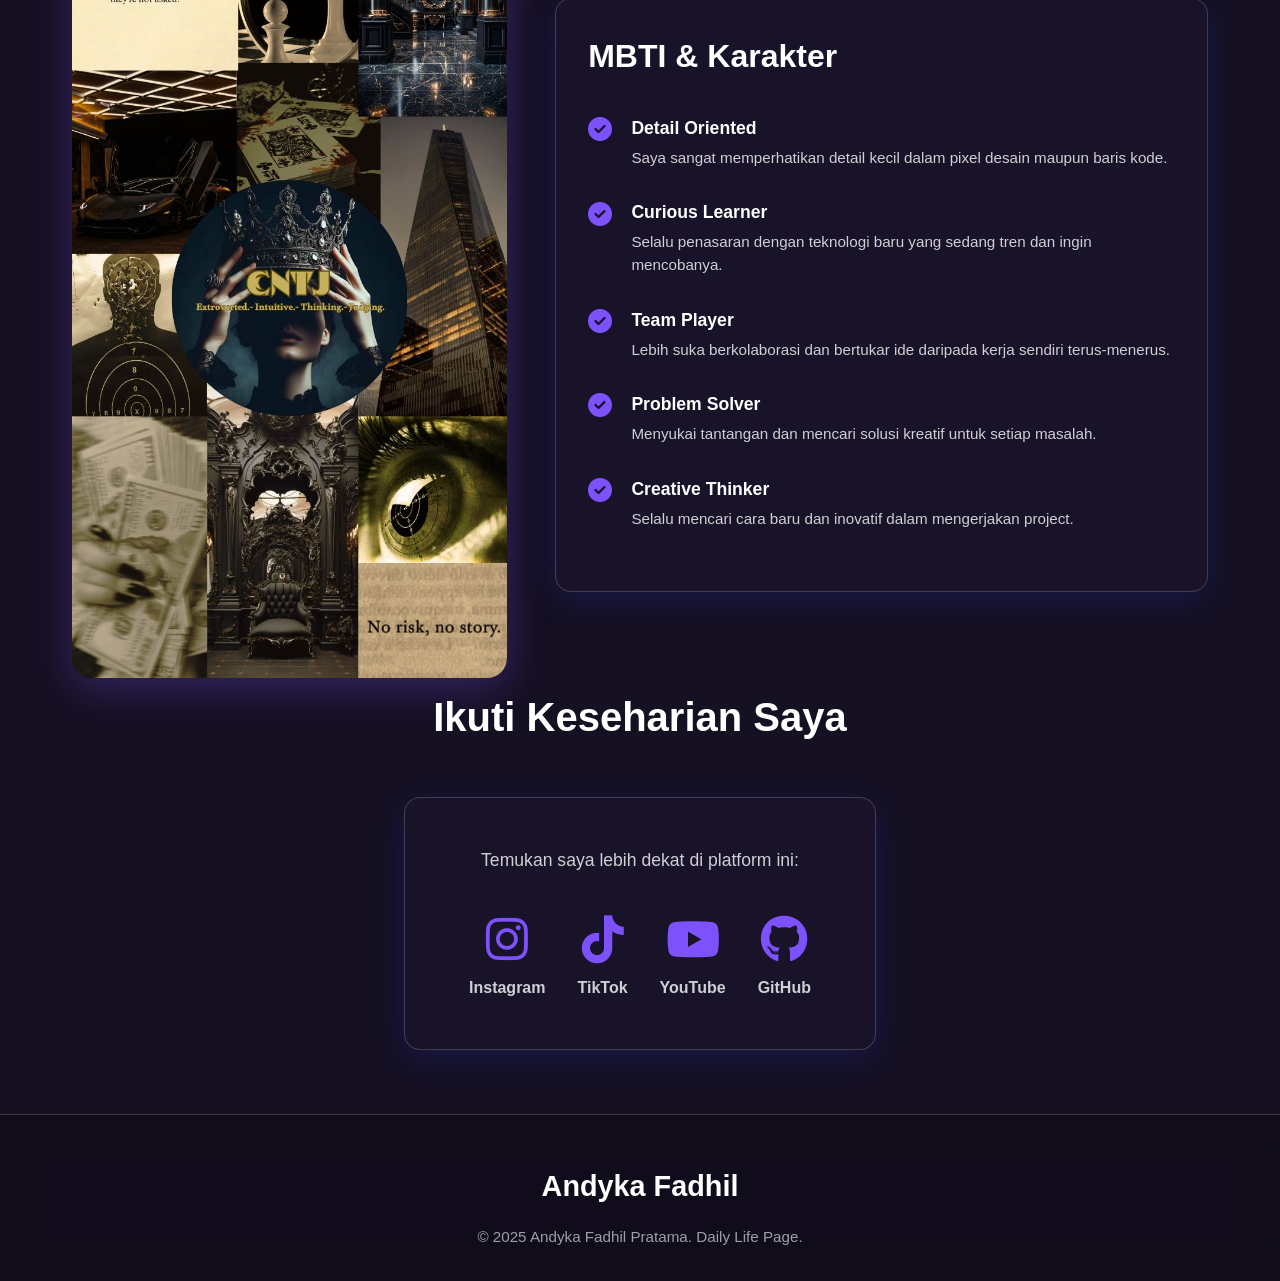
==== commit 12b124fb: "Remove extra whitespace in index.html" ====
--- a/index.html
+++ b/index.html
@@ -16,7 +16,6 @@
 
     <!-- HEADER -->
     <header>
-    
             <ul>
                 <li><a href="#home">Home</a></li>
                 <li><a href="#aktivitas">Aktivitas</a></li>
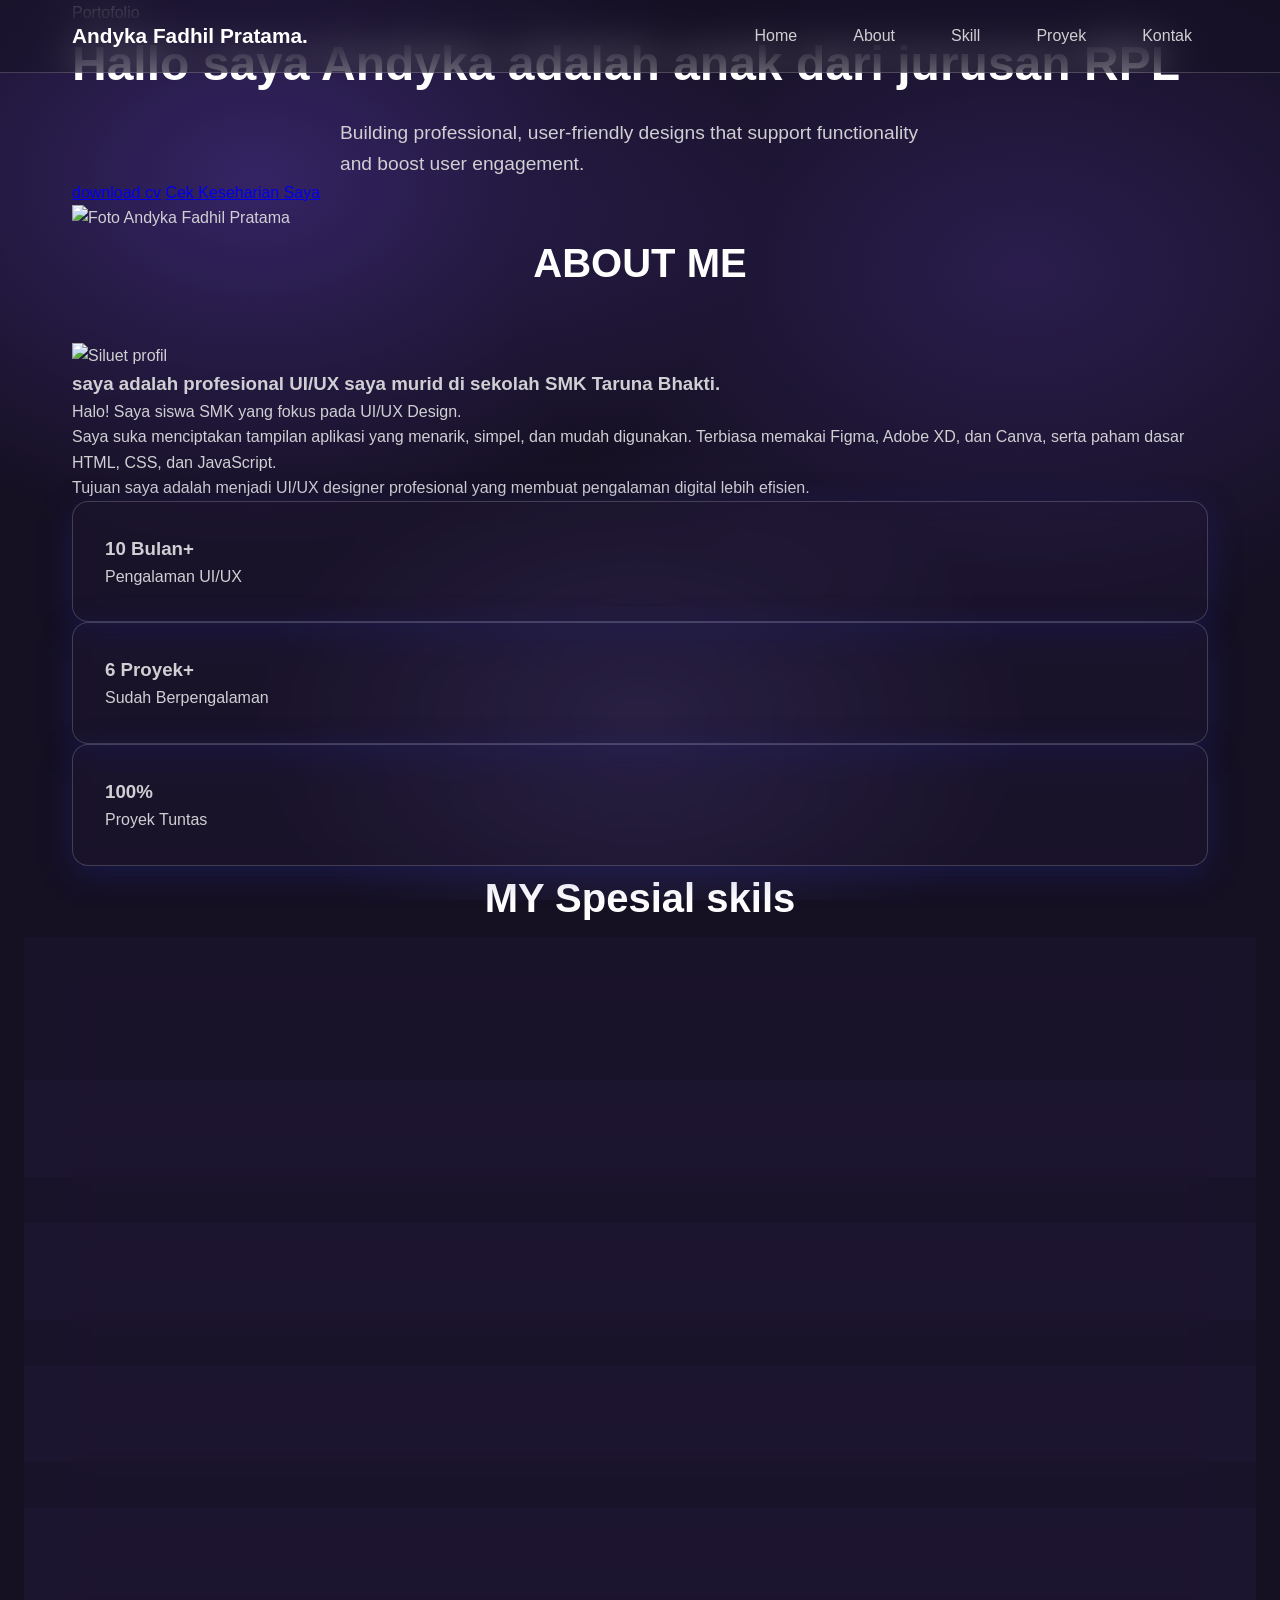
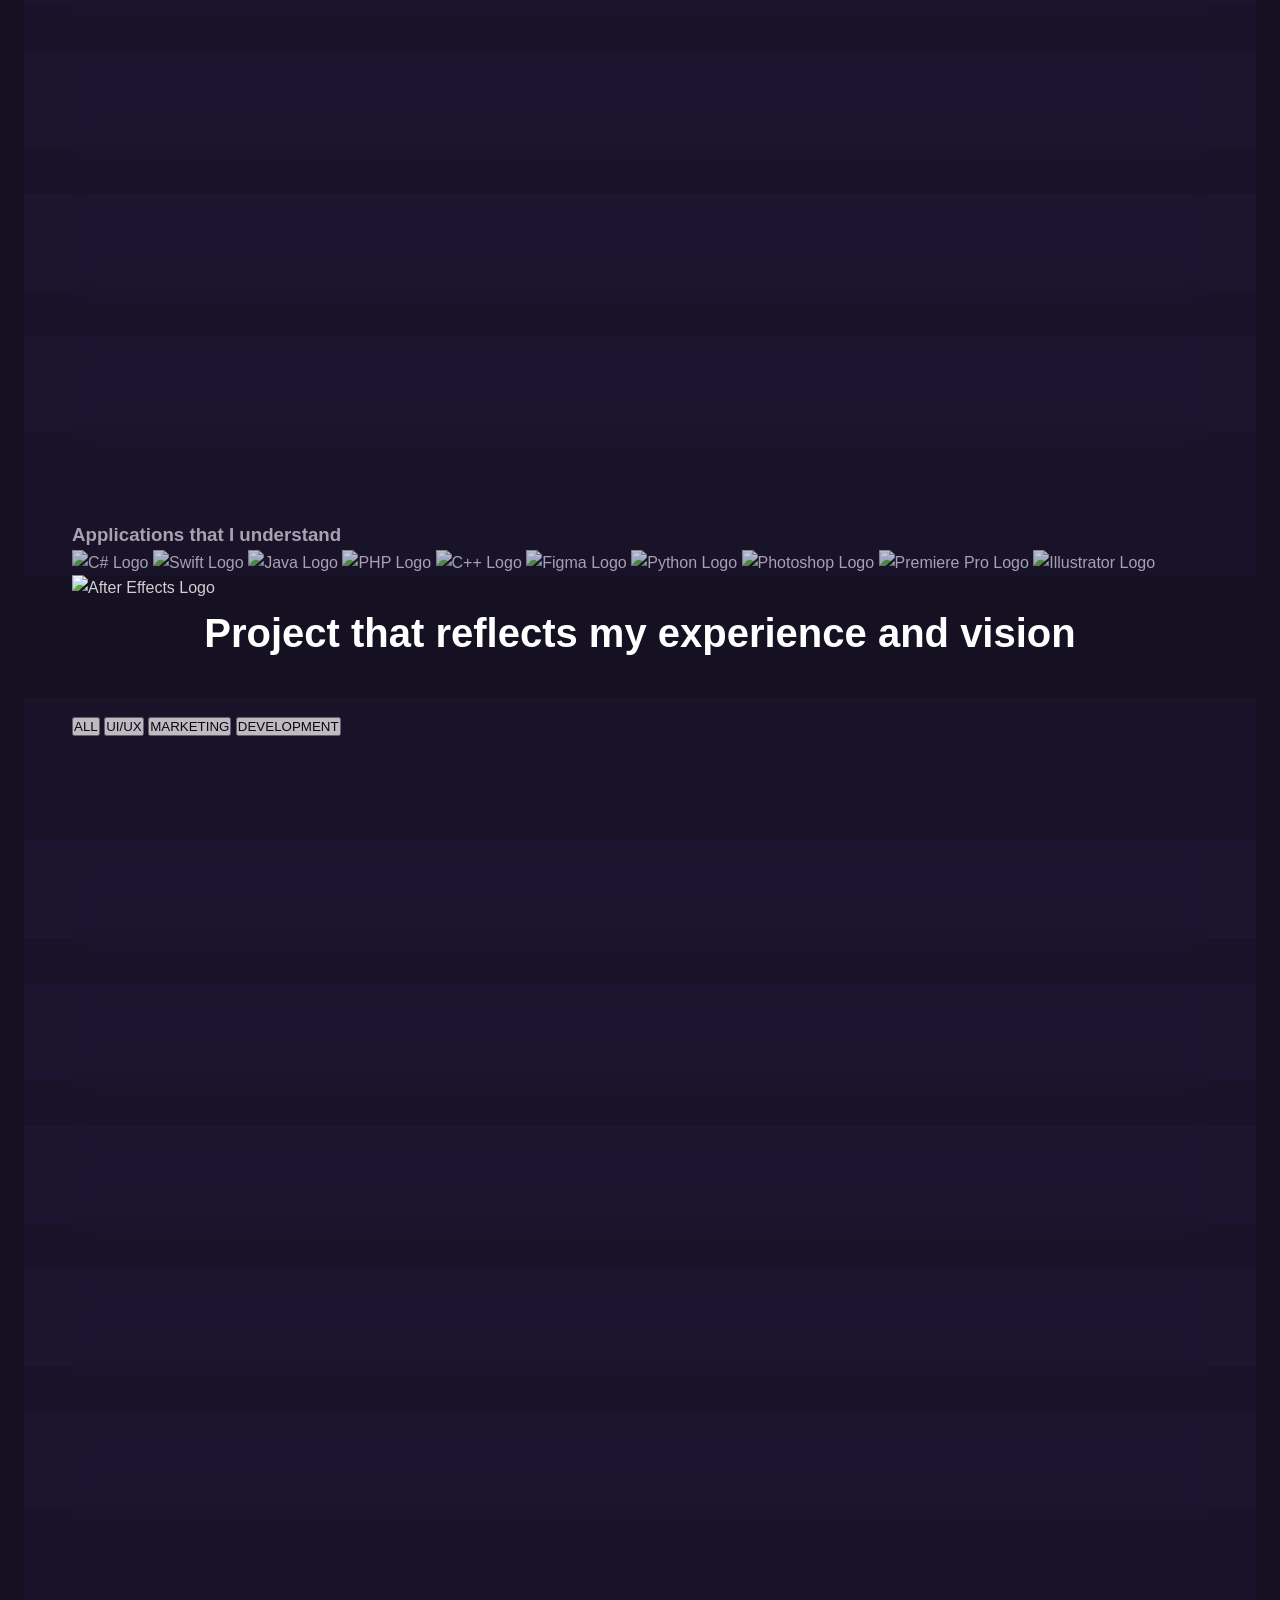
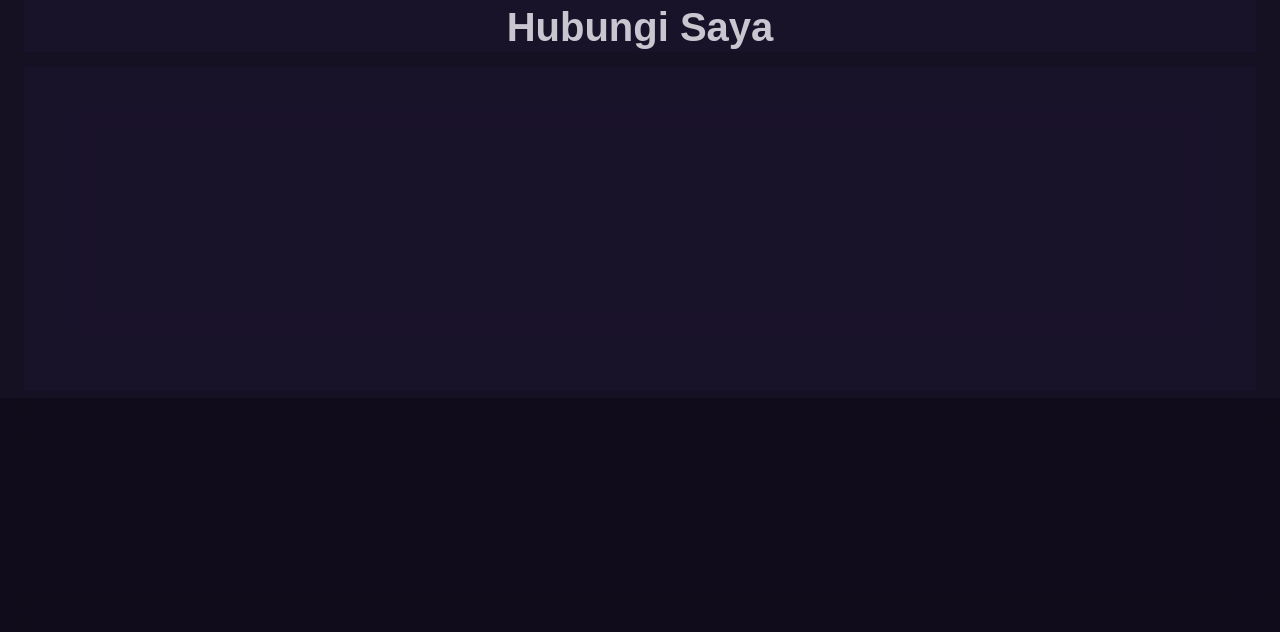
==== commit dc929f0f: "Update index.html" ====
--- a/index.html
+++ b/index.html
@@ -3,279 +3,251 @@
 <head>
     <meta charset="UTF-8">
     <meta name="viewport" content="width=device-width, initial-scale=1.0">
-    <title>Daily Life - Andyka Fadhil Pratama</title>
-    <link rel="stylesheet" href="src/style.css">
-    <link rel="stylesheet" href="https://cdnjs.cloudflare.com/ajax/libs/font-awesome/6.5.1/css/all.min.css">
+    <title>Portofolio Andyka Fadhil Pratama</title>
+  <link rel="stylesheet" href="src/style.css">
+<link rel="stylesheet" href="https://cdnjs.cloudflare.com/ajax/libs/font-awesome/6.5.1/css/all.min.css">
 </head>
 <body>
-    <a href="https://andyka1209.github.io/portofolio-andyka-fadhil-pratama-XRPL5/"> 
-        <i class="fa-solid fa-arrow-left"></i> Kembali ke Portfolio
-    </a>
-</head>
-<body>
-
-    <!-- HEADER -->
+    <script src="src/script.js"></script>
+    
     <header>
+        <nav class="container">
+            <div class="logo">
+                <a href="#">Andyka Fadhil Pratama.</a>
+            </div>
             <ul>
-                <li><a href="#home">Home</a></li>
-                <li><a href="#aktivitas">Aktivitas</a></li>
-                <li><a href="#hoby">Hoby</a></li>
-                <li><a href="#personality">Personality</a></li>
-                <li><a href="#social">Media Sosial</a></li>
+                <li><a href="#hero">Home</a></li>
+                <li><a href="#about">About</a></li>
+                <li><a href="#skills">Skill</a></li>
+                <li><a href="#projects">Proyek</a></li>
+                <li><a href="#contact">Kontak</a></li>
             </ul>
         </nav>
     </header>
 
     <main>
-        <!-- SECTION HOME -->
-        <section id="home" class="home-section">
-            <div class="container">
-                <div class="glass-card clock-container">
-                    <div id="time-display">00:00:00</div>
-                    <div id="date-display">LOADING...</div>
-                </div>
-                
-                <div class="hero-content">
-                    <h1>Welcome to My Daily Life</h1>
-                    <p>Mengintip sedikit sisi lain dari keseharian seorang Developer & Desainer.</p>
-                </div>
-            </div>
-        </section>
-
-        <!-- SECTION AKTIVITAS -->
-        <section id="aktivitas" class="container">
-            <h2 class="section-title">Aktivitas Sehari-hari</h2>
-            <p style="text-align: center; color: var(--color-light-gray); margin-bottom: 2rem;">
-                <i class="fa-solid fa-hand-pointer"></i> Klik kartu untuk melihat detail lengkap
-            </p>
-            <div class="activities-grid">
-                
-                <!-- Card 1: Sekolah & Coding -->
-                <div class="glass-card activity-card" data-activity="coding">
-                    <div class="activity-img-wrapper">
-                        <img src="https://images.unsplash.com/photo-1498050108023-c5249f4df085?q=80&w=2072&auto=format&fit=crop" alt="Coding">
-                    </div>
-                    <div class="activity-info">
-                        <span class="activity-time">Pagi - Siang</span>
-                        <h4>Sekolah & Coding</h4>
-                        <p>Setiap pagi saya berangkat ke SMK Taruna Bhakti. Fokus belajar RPL...</p>
-                        <button class="btn-detail">Lihat Detail <i class="fa-solid fa-arrow-right"></i></button>
-                    </div>
-                </div>
-
-                <!-- Card 2: UI/UX Design -->
-                <div class="glass-card activity-card" data-activity="design">
-                    <div class="activity-img-wrapper">
-                        <img src="https://images.unsplash.com/photo-1542751371-adc38448a05e?q=80&w=2070&auto=format&fit=crop" alt="Desain">
-                    </div>
-                    <div class="activity-info">
-                        <span class="activity-time">Sore</span>
-                        <h4>UI/UX Exploration</h4>
-                        <p>Mencari inspirasi desain di Dribbble atau Behance...</p>
-                        <button class="btn-detail">Lihat Detail <i class="fa-solid fa-arrow-right"></i></button>
-                    </div>
-                </div>
-
-                <!-- Card 3: Santai & Gaming -->
-                <div class="glass-card activity-card" data-activity="relax">
-                    <div class="activity-img-wrapper">
-                        <img src="https://images.unsplash.com/photo-1511871893393-82e9c16b81e3?q=80&w=2070&auto=format&fit=crop" alt="Gaming/Santai">
-                    </div>
-                    <div class="activity-info">
-                        <span class="activity-time">Malam</span>
-                        <h4>Santai & Evaluasi</h4>
-                        <p>Istirahat sejenak, main game tipis-tipis...</p>
-                        <button class="btn-detail">Lihat Detail <i class="fa-solid fa-arrow-right"></i></button>
-                    </div>
-                </div>
-
-                <!-- Card 4: Learning -->
-                <div class="glass-card activity-card" data-activity="learning">
-                    <div class="activity-img-wrapper">
-                        <img src="https://images.unsplash.com/photo-1517842645767-c639042777db?q=80&w=2070&auto=format&fit=crop" alt="Belajar">
-                    </div>
-                    <div class="activity-info">
-                        <span class="activity-time">Weekend</span>
-                        <h4>Learning & Exploring</h4>
-                        <p>Di akhir pekan, saya suka eksplor teknologi baru...</p>
-                        <button class="btn-detail">Lihat Detail <i class="fa-solid fa-arrow-right"></i></button>
-                    </div>
-                </div>
-
-            </div>
-        </section>
-
-        <!-- SECTION HOBY -->
-        <section id="hoby" class="container">
-            <h2 class="section-title">Hoby Saya</h2>
-            <p style="text-align: center; color: var(--color-light-gray); margin-bottom: 2rem;">
-                <i class="fa-solid fa-hand-pointer"></i> Klik kartu untuk melihat detail lengkap
-            </p>
-            <div class="hoby-grid">
-                
-                <!-- Hoby Card 1: Gaming -->
-                <div class="glass-card hoby-card" data-hoby="gaming">
-                    <i class="fa-solid fa-gamepad"></i>
-                    <h4>Gaming</h4>
-                    <p>Strategi dan refleks dilatih di sini...</p>
-                    <button class="btn-detail-hoby">Lihat Detail <i class="fa-solid fa-arrow-right"></i></button>
-                </div>
-
-                <!-- Hoby Card 2: Fotografi -->
-                <div class="glass-card hoby-card" data-hoby="photography">
-                    <i class="fa-solid fa-camera"></i>
-                    <h4>Fotografi</h4>
-                    <p>Menangkap momen random di jalanan...</p>
-                    <button class="btn-detail-hoby">Lihat Detail <i class="fa-solid fa-arrow-right"></i></button>
-                </div>
-
-                <!-- Hoby Card 3: Musik -->
-                <div class="glass-card hoby-card" data-hoby="music">
-                    <i class="fa-solid fa-music"></i>
-                    <h4>Musik</h4>
-                    <p>Mendengarkan musik Lo-Fi saat coding...</p>
-                    <button class="btn-detail-hoby">Lihat Detail <i class="fa-solid fa-arrow-right"></i></button>
-                </div>
-
-                <!-- Hoby Card 4: Membaca -->
-                <div class="glass-card hoby-card" data-hoby="reading">
-                    <i class="fa-solid fa-book-open"></i>
-                    <h4>Membaca</h4>
-                    <p>Membaca artikel teknologi terbaru...</p>
-                    <button class="btn-detail-hoby">Lihat Detail <i class="fa-solid fa-arrow-right"></i></button>
-                </div>
-
-                <!-- Hoby Card 5: Design -->
-                <div class="glass-card hoby-card" data-hoby="design">
-                    <i class="fa-solid fa-palette"></i>
-                    <h4>Design</h4>
-                    <p>Eksperimen dengan warna dan typography...</p>
-                    <button class="btn-detail-hoby">Lihat Detail <i class="fa-solid fa-arrow-right"></i></button>
-                </div>
-
-                <!-- Hoby Card 6: Coffee -->
-                <div class="glass-card hoby-card" data-hoby="coffee">
-                    <i class="fa-solid fa-mug-hot"></i>
-                    <h4>Coffee Time</h4>
-                    <p>Ngopi sambil brainstorming ide project...</p>
-                    <button class="btn-detail-hoby">Lihat Detail <i class="fa-solid fa-arrow-right"></i></button>
-                </div>
-
-            </div>
-        </section>
-
-        <!-- SECTION PERSONALITY -->
-        <section id="personality" class="container">
-            <h2 class="section-title">Personality</h2>
-            <div class="personality-grid">
-                
-                <div class="personality-image">
-                    <img src="src/img/Entj Wallpaper_ Background Phone_.jpeg" alt="Foto Andyka">
-                </div>
-
-                <div class="glass-card personality-text">
-                    <h3>MBTI & Karakter</h3>
-                    <ul class="personality-list">
-                        <li>
-                            <i class="fa-solid fa-check-circle"></i>
-                            <div>
-                                <strong>Detail Oriented</strong>
-                                <span>Saya sangat memperhatikan detail kecil dalam pixel desain maupun baris kode.</span>
-                            </div>
-                        </li>
-                        <li>
-                            <i class="fa-solid fa-check-circle"></i>
-                            <div>
-                                <strong>Curious Learner</strong>
-                                <span>Selalu penasaran dengan teknologi baru yang sedang tren dan ingin mencobanya.</span>
-                            </div>
-                        </li>
-                        <li>
-                            <i class="fa-solid fa-check-circle"></i>
-                            <div>
-                                <strong>Team Player</strong>
-                                <span>Lebih suka berkolaborasi dan bertukar ide daripada kerja sendiri terus-menerus.</span>
-                            </div>
-                        </li>
-                        <li>
-                            <i class="fa-solid fa-check-circle"></i>
-                            <div>
-                                <strong>Problem Solver</strong>
-                                <span>Menyukai tantangan dan mencari solusi kreatif untuk setiap masalah.</span>
-                            </div>
-                        </li>
-                        <li>
-                            <i class="fa-solid fa-check-circle"></i>
-                            <div>
-                                <strong>Creative Thinker</strong>
-                                <span>Selalu mencari cara baru dan inovatif dalam mengerjakan project.</span>
-                            </div>
-                        </li>
-                    </ul>
-                </div>
-
-            </div>
-        </section>
-
-        <!-- SECTION MEDIA SOSIAL -->
-        <section id="social" class="container">
-            <h2 class="section-title">Ikuti Keseharian Saya</h2>
-            <div class="social-wrapper">
-                <div class="glass-card social-content">
-                    <p>Temukan saya lebih dekat di platform ini:</p>
-                    <div class="social-links">
-                        <a href="https://www.instagram.com/andyka.portofolio.smktb/_" target="_blank" class="social-link">
-                            <i class="fab fa-instagram"></i>
-                            <span>Instagram</span>
-                        </a>
-                        <a href="https://tiktok.com/@andykafadhil" target="_blank" class="social-link">
-                            <i class="fab fa-tiktok"></i>
-                            <span>TikTok</span>
-                        </a>
-                        <a href="https://youtube.com/@andykafadhil" target="_blank" class="social-link">
-                            <i class="fab fa-youtube"></i>
-                            <span>YouTube</span>
-                        </a>
-                        <a href="https://github.com/andykafadhil" target="_blank" class="social-link">
-                            <i class="fab fa-github"></i>
-                            <span>GitHub</span>
-                        </a>
-                    </div>
-                </div>
-            </div>
-        </section>
-
+        <section id="hero" class="container">
+            <div class="hero-content">
+                <span class="hero-tagline">Portofolio</span>
+                <h1>Hallo saya Andyka adalah anak dari jurusan RPL</h1>
+                <p>Building professional, user-friendly designs that support functionality and boost user engagement.</p>
+                <div class="hero-buttons">
+                    <a href="src/img/gambar-diri/cv.jpg" download class="btn btn-primary">download cv</a>
+                    <a href="https://andyka1209.github.io/harian/" class="btn btn-secondary">Cek Keseharian Saya</a>
+                </div>
+            </div>
+            <div class="hero-image">
+                <img src="src/img/gambar-diri/porfolio09.jpg" alt="Foto Andyka Fadhil Pratama">
+            </div>
+        </section>
+
+        <section id="about" class="container">
+            <h2 class="section-title">ABOUT ME</h2>
+            
+            <div class="about-grid"> 
+                <div class="about-image">
+                    <img src="src/img/gambar-diri/WhatsApp Image 2025-11-11 at 20.03.20 (1).jpeg" alt="Siluet profil">
+                </div>
+                <div class="about-text">
+                    <h3>saya adalah profesional UI/UX saya murid di sekolah SMK Taruna Bhakti.</h3>
+                    <p>Halo! Saya siswa SMK yang fokus pada UI/UX Design.</p>
+                    <p>Saya suka menciptakan tampilan aplikasi yang menarik, simpel, dan mudah digunakan. Terbiasa memakai Figma, Adobe XD, dan Canva, serta paham dasar HTML, CSS, dan JavaScript.</p>
+                    <p>Tujuan saya adalah menjadi UI/UX designer profesional yang membuat pengalaman digital lebih efisien.</p>
+                </div>
+            </div>
+            
+            <div class="stats-grid">
+                <div class="glass-card stat-card">
+                    <h3>10 Bulan+</h3>
+                    <p>Pengalaman UI/UX</p>
+                </div>
+                <div class="glass-card stat-card">
+                    <h3>6 Proyek+</h3>
+                    <p>Sudah Berpengalaman</p>
+                </div>
+                <div class="glass-card stat-card">
+                    <h3>100%</h3>
+                    <p>Proyek Tuntas</p>
+                </div>
+            </div>
+        </section>
+
+        <section id="skills" class="container">
+            <h2 class="section-title">MY Spesial skils</h2>
+            <div class="skills-grid">
+                <div class="glass-card skill-card">
+                    <i class="fa-solid fa-layer-group"></i>
+                    <h4>UI/UX DESAIN</h4>
+                    <p>saya adalah ahli UI/UX, saya bisa membantu dalam membuat desain.</p>
+                </div>
+                <div class="glass-card skill-card">
+                    <i class="fa-solid fa-lightbulb"></i>
+                    <h4>RELIABLE LEADER</h4>
+                    <p>saya sangat berpengalaman untuk memimpin suatu projek besar...</p>
+                </div>
+                <div class="glass-card skill-card">
+                    <i class="fa-solid fa-code"></i>
+                    <h4>PROGAMING EXPERT</h4>
+                    <p>Saya adalah progaming expert yang sudah memahami beberapa bahasa...</p>
+                </div>
+                <div class="glass-card skill-card">
+                    <i class="fa-solid fa-mobile-screen-button"></i>
+                    <h4>MOBILE APP DESAIN</h4>
+                    <p>user friendly, saya dapat menjelaskan dan mengajari tentang...</p>
+                </div>
+                <div class="glass-card skill-card">
+                    <i class="fa-solid fa-sitemap"></i>
+                    <h4>REGULAR ALGORITMA</h4>
+                    <p>saya dapat mudah memahami alur masalah dan memecah masalah.</p>
+                </div>
+                <div class="glass-card skill-card">
+                    <i class="fa-solid fa-robot"></i>
+                    <h4>AI ENGINEER</h4>
+                    <p>Saya adalah ai engineer yang sangat memahami tentang prom ai.</p>
+                </div>
+                <div class="glass-card skill-card">
+                    <i class="fa-solid fa-magnifying-glass-chart"></i>
+                    <h4>QUICK ANALISIS</h4>
+                    <p>saya cepat saat menganalisis suatu masalah saya juga dapat...</p>
+                </div>
+                <div class="glass-card skill-card">
+                    <i class="fa-solid fa-desktop"></i>
+                    <h4>WEB DISAIN</h4>
+                    <p>saya bisa merancang web sesuai request seseorang dengan tepat.</p>
+                </div>
+            </div>
+
+            <div class="applications-wrapper"> 
+                <h3 class="subsection-title">Applications that I understand</h3>
+                <div class="app-grid">
+                    <img src="src/img/icon-skils/c-sharp.png" alt="C# Logo" class="app-icon">
+                    <img src="src/img/icon-skils/c- (1).png" alt="Swift Logo" class="app-icon">
+                    <img src="src/img/icon-skils/java.png" alt="Java Logo" class="app-icon">
+                    <img src="src/img/icon-skils/php.png" alt="PHP Logo" class="app-icon">
+                    <img src="src/img/icon-skils/swift.png" alt="C++ Logo" class="app-icon">
+                    <img src="src/img/icon-skils/ruby.png" alt="Figma Logo" class="app-icon">
+                    <img src="src/img/icon-skils/python.png" alt="Python Logo" class="app-icon">
+                    <img src="src/img/icon-skils/photoshop.png" alt="Photoshop Logo" class="app-icon">
+                    <img src="src/img/icon-skils/premiere-pro.png" alt="Premiere Pro Logo" class="app-icon">
+                    <img src="src/img/icon-skils/illustrator.png" alt="Illustrator Logo" class="app-icon">
+                    <img src="src/img/icon-skils/after-effects (1).png" alt="After Effects Logo" class="app-icon">
+                </div>
+            </div>
+        </section>
+
+        <section id="projects" class="container">
+            <h2 class="section-title">Project that reflects my experience and vision</h2>
+            
+            <div class="project-filters">
+                <button class="btn filter-btn active" data-filter="all">ALL</button>
+                <button class="btn filter-btn" data-filter="uiux">UI/UX</button>
+                <button class="btn filter-btn" data-filter="marketing">MARKETING</button>
+                <button class="btn filter-btn" data-filter="development">DEVELOPMENT</button>
+            </div>
+
+            <div class="projects-grid">
+                <div class="glass-card project-card" data-category="uiux">
+                    <img src="src/img/proyek/4.png" alt="UI/UX Desain web Adidas">
+                    <div class="project-info">
+                        <span class="project-category">UI/UX</span>
+                        <h4>Desain web</h4>
+                    </div>
+                </div>
+                <div class="glass-card project-card" data-category="development">
+                    <img src="src/img/proyek/1.png" alt="Desain website WP Developer">
+                    <div class="project-info">
+                        <span class="project-category">WEBSITE</span>
+                        <h4>Desain website</h4>
+                    </div>
+                </div>
+                <div class="glass-card project-card" data-category="development">
+                    <img src="src/img/proyek/5.png" alt="Desain website Smartwatch">
+                    <div class="project-info">
+                        <span class="project-category">WEBSITE</span>
+                        <h4>Desain website penjualan</h4>
+                    </div>
+                </div>
+                <div class="glass-card project-card" data-category="marketing">
+                    <img src="src/img/proyek/3.png" alt="Promosi Jordan Blue">
+                    <div class="project-info">
+                        <span class="project-category">PROMOSI</span>
+                        <h4>Membuat promosi digital</h4>
+                    </div>
+                </div>
+                <div class="glass-card project-card" data-category="marketing">
+                    <img src="src/img/proyek/6.png" alt="Iklan Red Bull Sugarfree">
+                    <div class="project-info">
+                        <span class="project-category">IKLAN</span>
+                        <h4>Membuat iklan digital</h4>
+                    </div>
+                </div>
+                <div class="glass-card project-card" data-category="marketing">
+                    <img src="src/img/proyek/2.png" alt="Iklan DJI Mavic Pro">
+                    <div class="project-info">
+                        <span class="project-category">IKLAN</span>
+                        <h4>Membuat iklan digital</h4>
+                    </div>
+                </div>
+            </div>
+        </section>
     </main>
 
-    <!-- MODAL AKTIVITAS -->
-    <div id="activityModal" class="modal">
-        <div class="modal-overlay"></div>
-        <div class="modal-content">
-            <button class="modal-close"><i class="fa-solid fa-xmark"></i></button>
-            <div id="modalBody"></div>
+    <section id="contact-form" class="container">
+        <h2 class="section-title">Hubungi Saya</h2>
+      
+        <div class="contact-container-center">
+            <form id="my-form" action="https://formspree.io/f/mblwennp" method="POST" class="glass-card contact-form-style" novalidate>
+                
+                <div class="form-group">
+                    <label for="nama">Nama Pengguna</label>
+                    <input type="text" id="nama" name="nama" required placeholder="Tulis nama Anda...">
+                </div>
+                
+                <div class="form-group">
+                    <label for="email">Email Pengguna</label>
+                    <input type="email" id="email" name="email" required placeholder="contoh@email.com">
+                </div>
+                
+                <div class="form-group">
+                    <label for="message">Pesan Pengguna</label>
+                    <textarea id="message" name="message" rows="5" required placeholder="Tulis pesan Anda..."></textarea>
+                </div>
+                
+                <button type="submit" id="my-form-button" class="btn btn-primary" >Kirim Pesan</button>
+                
+                <p id="my-form-status" class="form-status"></p>
+            </form>
         </div>
-    </div>
-
-    <!-- MODAL HOBY -->
-    <div id="hobyModal" class="modal">
-        <div class="modal-overlay"></div>
-        <div class="modal-content">
-            <button class="modal-close"><i class="fa-solid fa-xmark"></i></button>
-            <div id="hobyModalBody"></div>
-        </div>
-    </div>
-
-    <!-- FOOTER -->
-    <footer>
+    </section>
+
+    <footer id="contact">
         <div class="container footer-content">
             <div class="footer-logo">
-                <a href="#home">Andyka Fadhil</a>
-            </div>
-            <p>&copy; 2025 Andyka Fadhil Pratama. Daily Life Page.</p>
+                <a href="#">Andyka Fadhil Pratama.</a>
+            </div>
+            <p>Jangan ragu untuk menghubungi saya! Saya siap membantu mewujudkan ide Anda.</p>
+            <div class="contact-links">
+                <a href="https://github.com/andyka1209?tab=overview&from=2025-10-01&to=2025-10-31" target="_blank" class="social-icon">
+                    <i class="fab fa-github"></i>
+                    <span>andyka portofolio</span>
+                </a>
+                <a href="https://www.instagram.com/andyka.portofolio.smktb/_" target="_blank" class="social-icon">
+                    <i class="fab fa-instagram"></i>
+                    <span>andyka.portofolio.smktb</span>
+                </a>
+                <a href="mailto:akunpinjem74@gmail.com" class="social-icon">
+                    <i class="fa-solid fa-envelope"></i>
+                    <span>Email saya</span>
+                </a>
+                <a href="https://wa.me/6281513742293" target="_blank" class="social-icon">
+                    <i class="fab fa-whatsapp"></i>
+                    <span>62+ 81513742293</span>
+                </a>
+            </div>
         </div>
+        <p class="copyright">&copy; 2025 Andyka Fadhil Pratama. All rights reserved.</p>
     </footer>
 
-    <script src="src/dialy.js"></script>
-
+    <script src="src/script.js"></script>
 </body>
 </html>
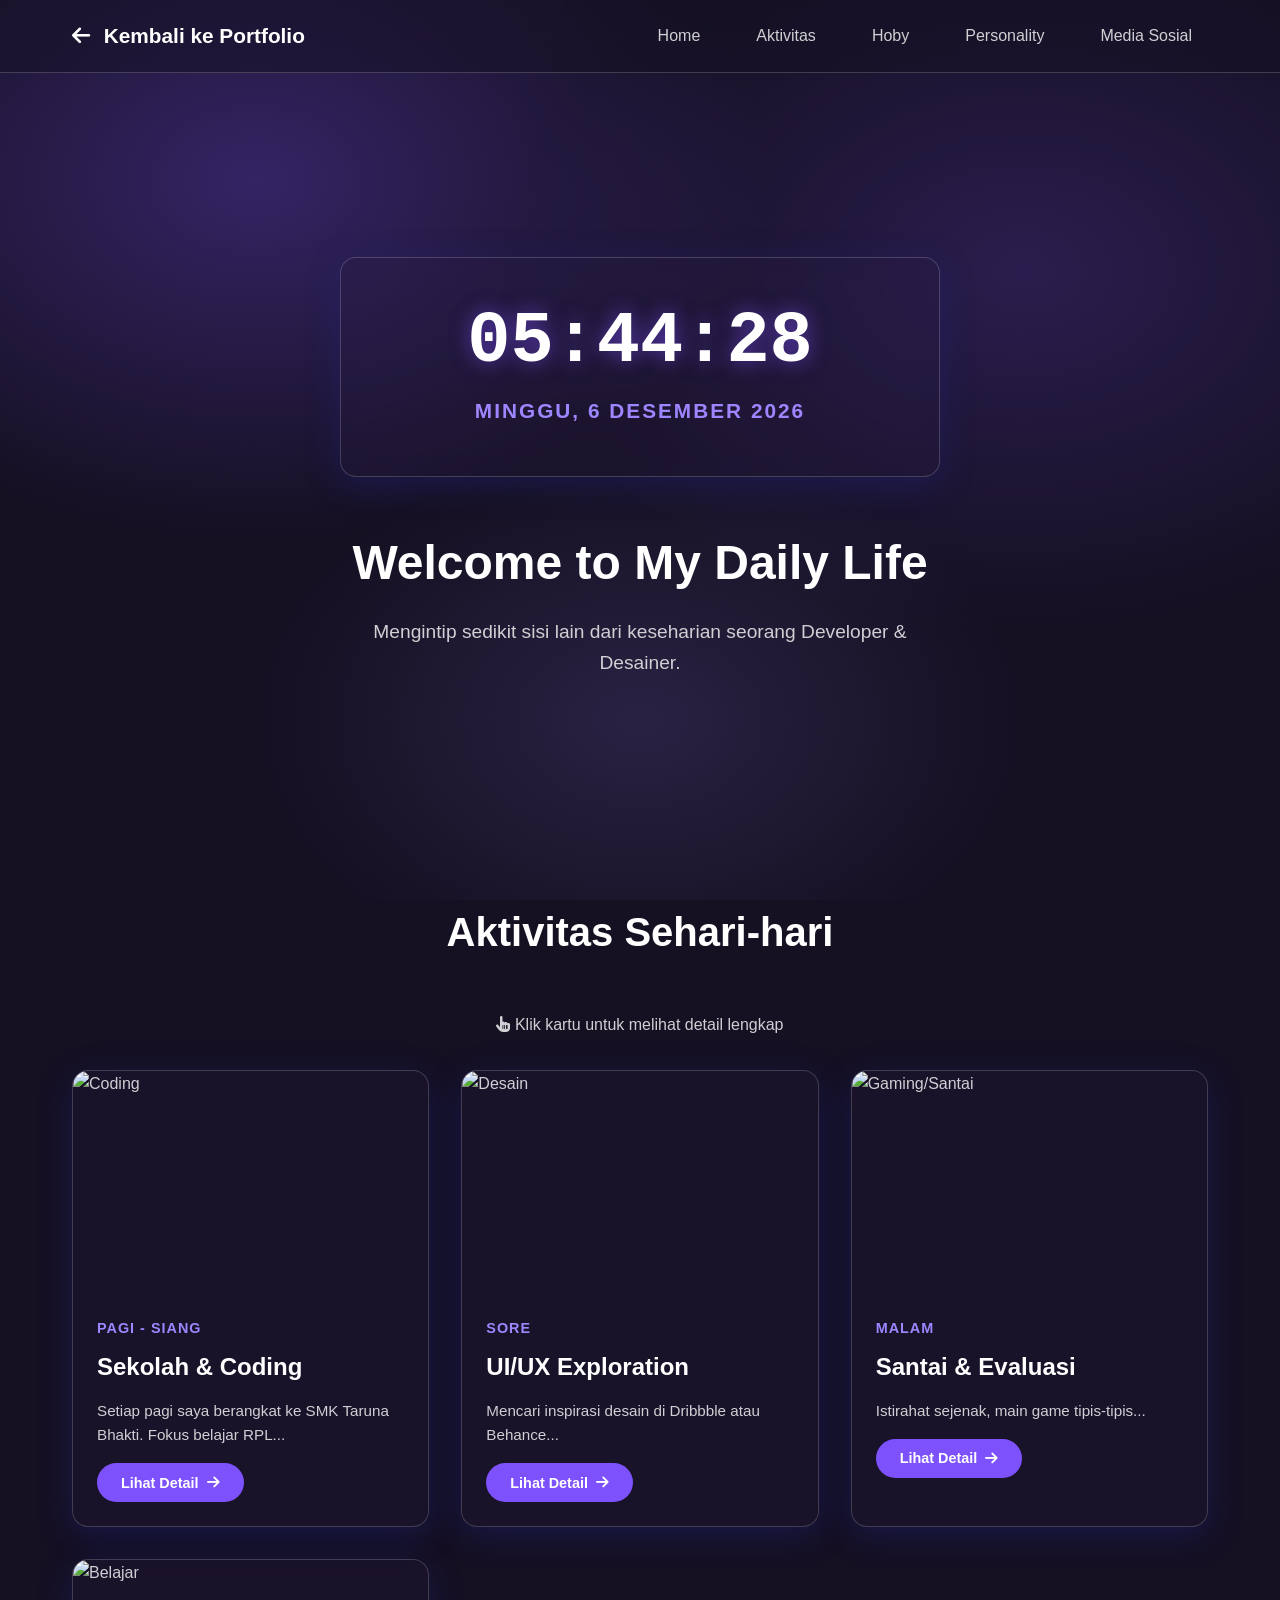
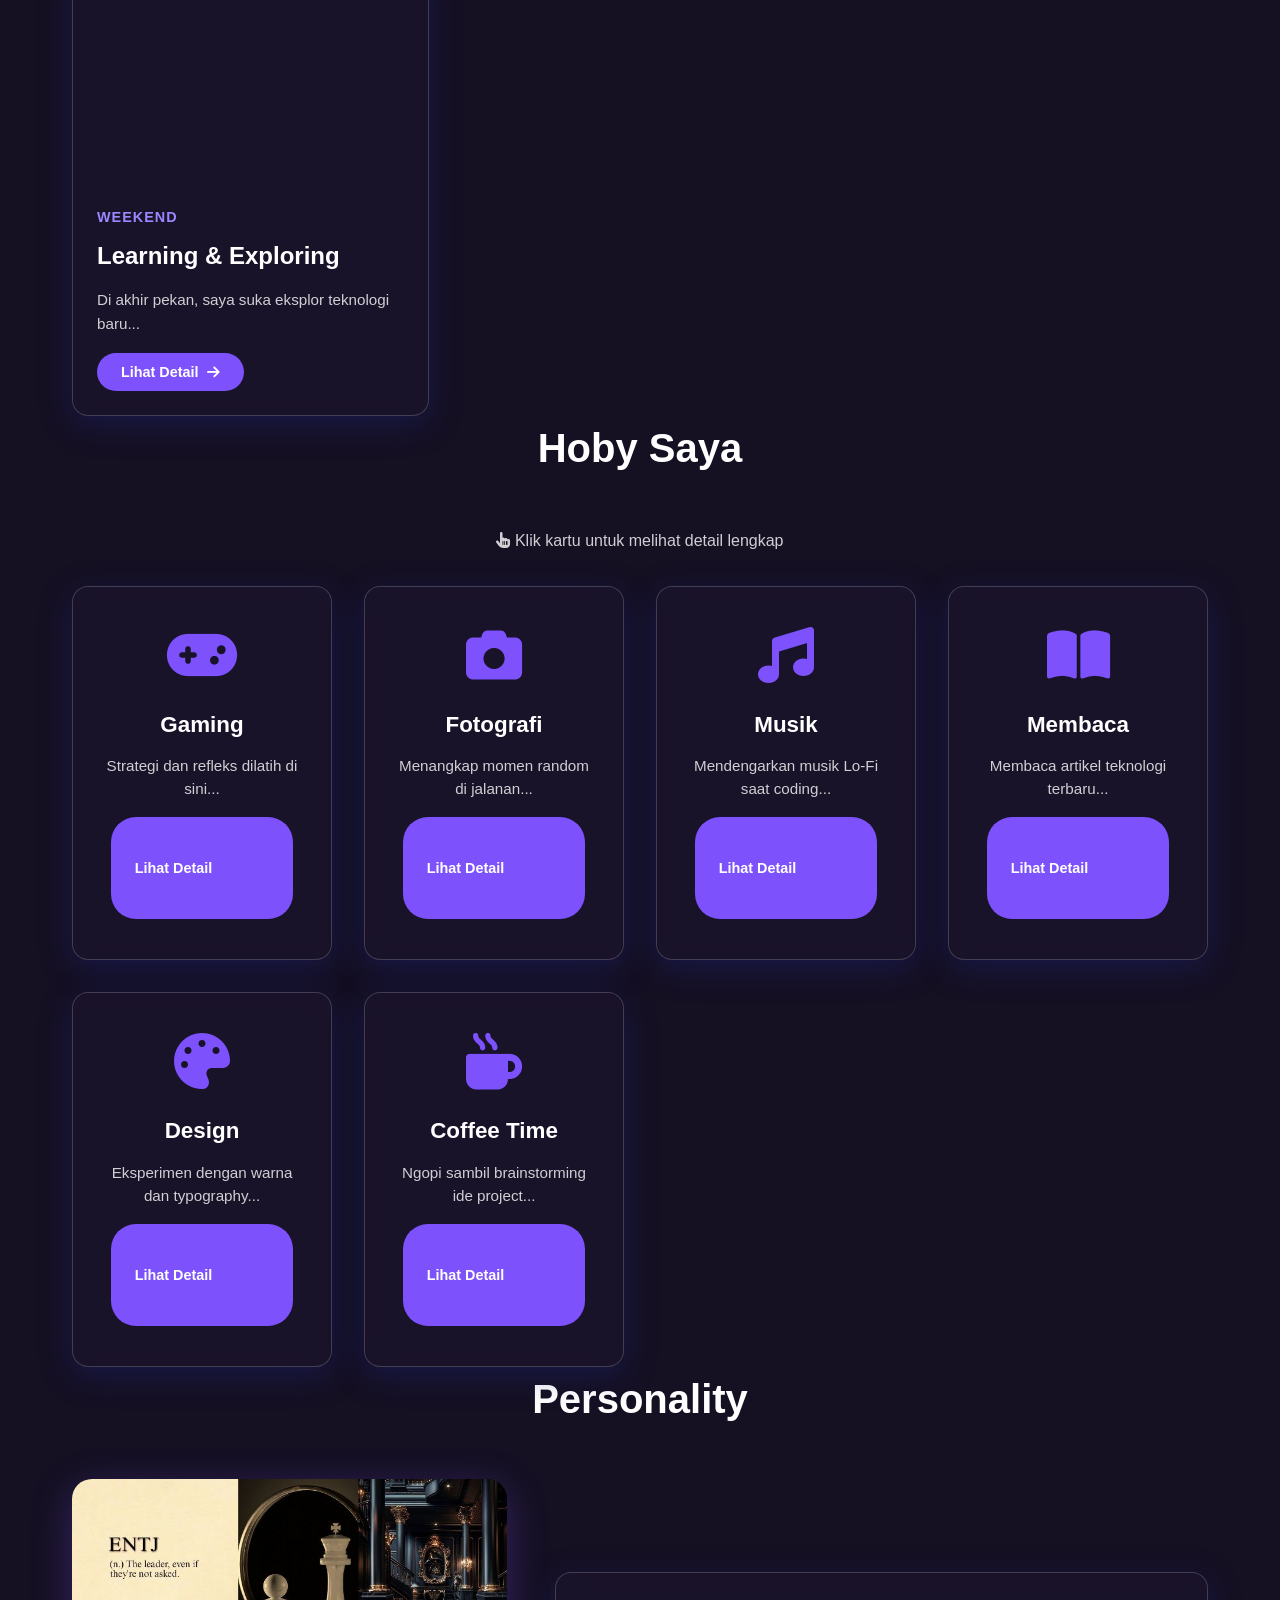
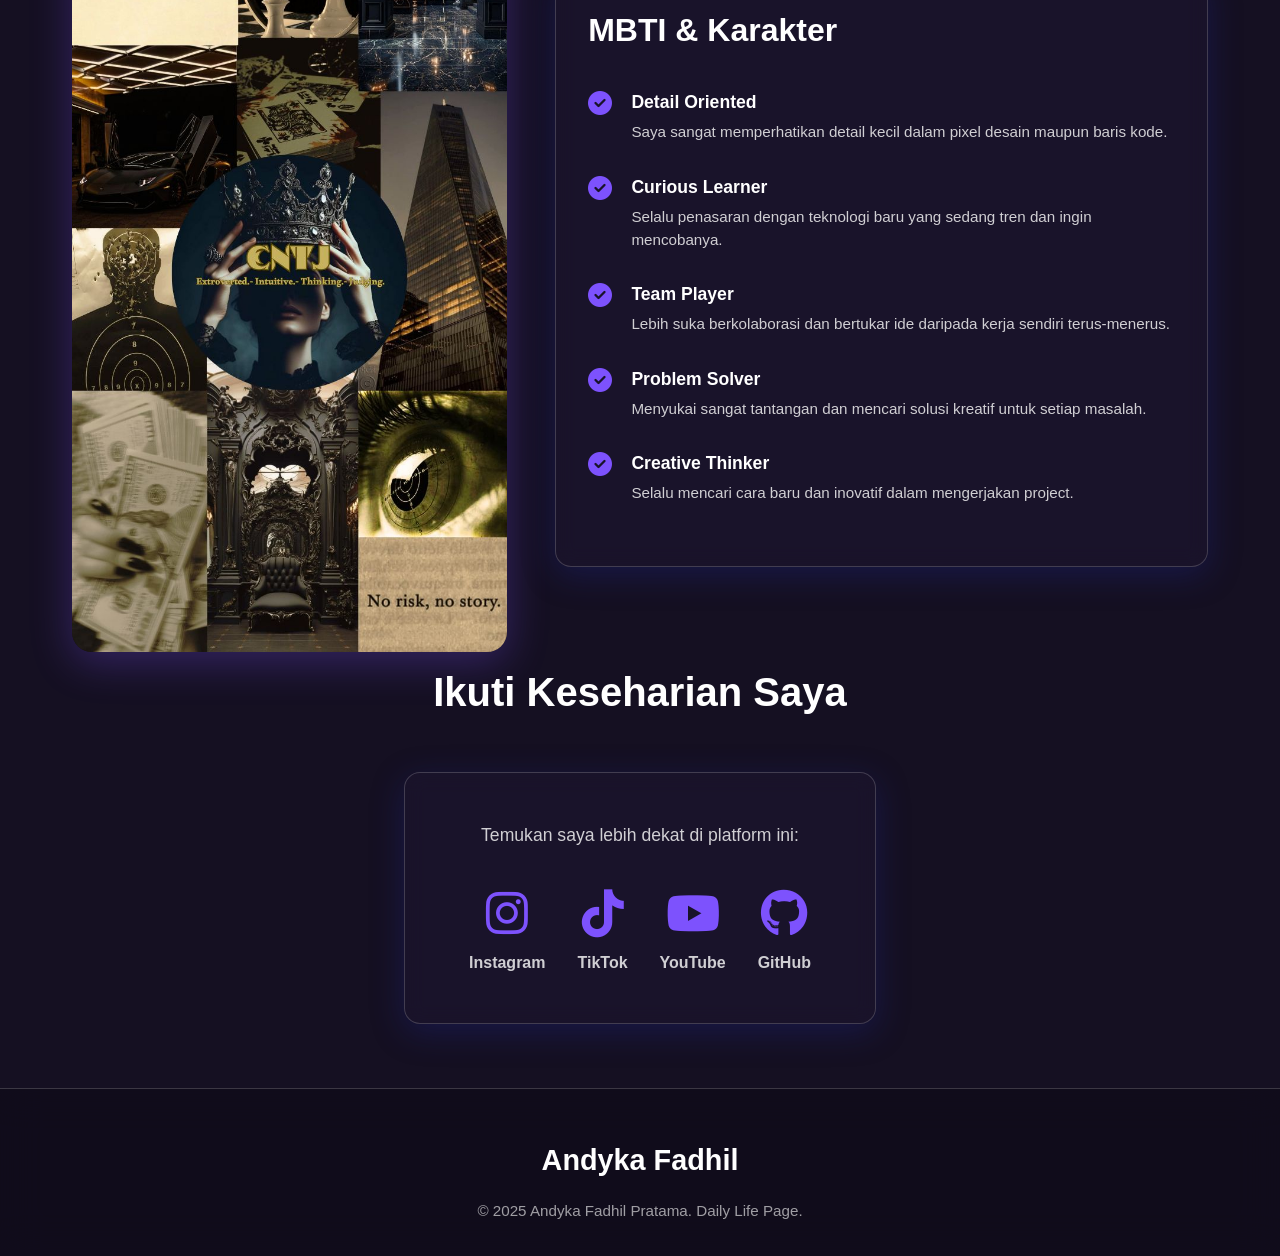
==== commit b15614c7: "Update index.html" ====
--- a/index.html
+++ b/index.html
@@ -1,253 +1,282 @@
 <!DOCTYPE html>
-<html lang="id">
+<html lang="en">
 <head>
     <meta charset="UTF-8">
     <meta name="viewport" content="width=device-width, initial-scale=1.0">
-    <title>Portofolio Andyka Fadhil Pratama</title>
-  <link rel="stylesheet" href="src/style.css">
-<link rel="stylesheet" href="https://cdnjs.cloudflare.com/ajax/libs/font-awesome/6.5.1/css/all.min.css">
+    <title>Daily Life - Andyka Fadhil Pratama</title>
+    <link rel="stylesheet" href="src/style.css">
+    <link rel="stylesheet" href="https://cdnjs.cloudflare.com/ajax/libs/font-awesome/6.5.1/css/all.min.css">
 </head>
 <body>
-    <script src="src/script.js"></script>
-    
-    <header>
-        <nav class="container">
-            <div class="logo">
-                <a href="#">Andyka Fadhil Pratama.</a>
-            </div>
-            <ul>
-                <li><a href="#hero">Home</a></li>
-                <li><a href="#about">About</a></li>
-                <li><a href="#skills">Skill</a></li>
-                <li><a href="#projects">Proyek</a></li>
-                <li><a href="#contact">Kontak</a></li>
-            </ul>
-        </nav>
-    </header>
+<!-- TOMBOL KEMBALI -->
+
+<header>
+    <nav class="container">
+        <div class="logo">
+            <a href="https://andyka1209.github.io/portofolio-andyka-fadhil-pratama-XRPL5/">
+    <i class="fa-solid fa-arrow-left"></i> Kembali ke Portfolio
+</a>
+        </div>
+        <ul>
+            <li><a href="#home">Home</a></li>
+            <li><a href="#aktivitas">Aktivitas</a></li>
+            <li><a href="#hoby">Hoby</a></li>
+            <li><a href="#personality">Personality</a></li>
+            <li><a href="#social">Media Sosial</a></li>
+        </ul>
+    </nav>
+</header>
 
     <main>
-        <section id="hero" class="container">
-            <div class="hero-content">
-                <span class="hero-tagline">Portofolio</span>
-                <h1>Hallo saya Andyka adalah anak dari jurusan RPL</h1>
-                <p>Building professional, user-friendly designs that support functionality and boost user engagement.</p>
-                <div class="hero-buttons">
-                    <a href="src/img/gambar-diri/cv.jpg" download class="btn btn-primary">download cv</a>
-                    <a href="https://andyka1209.github.io/harian/" class="btn btn-secondary">Cek Keseharian Saya</a>
-                </div>
-            </div>
-            <div class="hero-image">
-                <img src="src/img/gambar-diri/porfolio09.jpg" alt="Foto Andyka Fadhil Pratama">
-            </div>
-        </section>
-
-        <section id="about" class="container">
-            <h2 class="section-title">ABOUT ME</h2>
-            
-            <div class="about-grid"> 
-                <div class="about-image">
-                    <img src="src/img/gambar-diri/WhatsApp Image 2025-11-11 at 20.03.20 (1).jpeg" alt="Siluet profil">
-                </div>
-                <div class="about-text">
-                    <h3>saya adalah profesional UI/UX saya murid di sekolah SMK Taruna Bhakti.</h3>
-                    <p>Halo! Saya siswa SMK yang fokus pada UI/UX Design.</p>
-                    <p>Saya suka menciptakan tampilan aplikasi yang menarik, simpel, dan mudah digunakan. Terbiasa memakai Figma, Adobe XD, dan Canva, serta paham dasar HTML, CSS, dan JavaScript.</p>
-                    <p>Tujuan saya adalah menjadi UI/UX designer profesional yang membuat pengalaman digital lebih efisien.</p>
-                </div>
-            </div>
-            
-            <div class="stats-grid">
-                <div class="glass-card stat-card">
-                    <h3>10 Bulan+</h3>
-                    <p>Pengalaman UI/UX</p>
-                </div>
-                <div class="glass-card stat-card">
-                    <h3>6 Proyek+</h3>
-                    <p>Sudah Berpengalaman</p>
-                </div>
-                <div class="glass-card stat-card">
-                    <h3>100%</h3>
-                    <p>Proyek Tuntas</p>
-                </div>
-            </div>
-        </section>
-
-        <section id="skills" class="container">
-            <h2 class="section-title">MY Spesial skils</h2>
-            <div class="skills-grid">
-                <div class="glass-card skill-card">
-                    <i class="fa-solid fa-layer-group"></i>
-                    <h4>UI/UX DESAIN</h4>
-                    <p>saya adalah ahli UI/UX, saya bisa membantu dalam membuat desain.</p>
-                </div>
-                <div class="glass-card skill-card">
-                    <i class="fa-solid fa-lightbulb"></i>
-                    <h4>RELIABLE LEADER</h4>
-                    <p>saya sangat berpengalaman untuk memimpin suatu projek besar...</p>
-                </div>
-                <div class="glass-card skill-card">
-                    <i class="fa-solid fa-code"></i>
-                    <h4>PROGAMING EXPERT</h4>
-                    <p>Saya adalah progaming expert yang sudah memahami beberapa bahasa...</p>
-                </div>
-                <div class="glass-card skill-card">
-                    <i class="fa-solid fa-mobile-screen-button"></i>
-                    <h4>MOBILE APP DESAIN</h4>
-                    <p>user friendly, saya dapat menjelaskan dan mengajari tentang...</p>
-                </div>
-                <div class="glass-card skill-card">
-                    <i class="fa-solid fa-sitemap"></i>
-                    <h4>REGULAR ALGORITMA</h4>
-                    <p>saya dapat mudah memahami alur masalah dan memecah masalah.</p>
-                </div>
-                <div class="glass-card skill-card">
-                    <i class="fa-solid fa-robot"></i>
-                    <h4>AI ENGINEER</h4>
-                    <p>Saya adalah ai engineer yang sangat memahami tentang prom ai.</p>
-                </div>
-                <div class="glass-card skill-card">
-                    <i class="fa-solid fa-magnifying-glass-chart"></i>
-                    <h4>QUICK ANALISIS</h4>
-                    <p>saya cepat saat menganalisis suatu masalah saya juga dapat...</p>
-                </div>
-                <div class="glass-card skill-card">
-                    <i class="fa-solid fa-desktop"></i>
-                    <h4>WEB DISAIN</h4>
-                    <p>saya bisa merancang web sesuai request seseorang dengan tepat.</p>
-                </div>
-            </div>
-
-            <div class="applications-wrapper"> 
-                <h3 class="subsection-title">Applications that I understand</h3>
-                <div class="app-grid">
-                    <img src="src/img/icon-skils/c-sharp.png" alt="C# Logo" class="app-icon">
-                    <img src="src/img/icon-skils/c- (1).png" alt="Swift Logo" class="app-icon">
-                    <img src="src/img/icon-skils/java.png" alt="Java Logo" class="app-icon">
-                    <img src="src/img/icon-skils/php.png" alt="PHP Logo" class="app-icon">
-                    <img src="src/img/icon-skils/swift.png" alt="C++ Logo" class="app-icon">
-                    <img src="src/img/icon-skils/ruby.png" alt="Figma Logo" class="app-icon">
-                    <img src="src/img/icon-skils/python.png" alt="Python Logo" class="app-icon">
-                    <img src="src/img/icon-skils/photoshop.png" alt="Photoshop Logo" class="app-icon">
-                    <img src="src/img/icon-skils/premiere-pro.png" alt="Premiere Pro Logo" class="app-icon">
-                    <img src="src/img/icon-skils/illustrator.png" alt="Illustrator Logo" class="app-icon">
-                    <img src="src/img/icon-skils/after-effects (1).png" alt="After Effects Logo" class="app-icon">
-                </div>
-            </div>
-        </section>
-
-        <section id="projects" class="container">
-            <h2 class="section-title">Project that reflects my experience and vision</h2>
-            
-            <div class="project-filters">
-                <button class="btn filter-btn active" data-filter="all">ALL</button>
-                <button class="btn filter-btn" data-filter="uiux">UI/UX</button>
-                <button class="btn filter-btn" data-filter="marketing">MARKETING</button>
-                <button class="btn filter-btn" data-filter="development">DEVELOPMENT</button>
-            </div>
-
-            <div class="projects-grid">
-                <div class="glass-card project-card" data-category="uiux">
-                    <img src="src/img/proyek/4.png" alt="UI/UX Desain web Adidas">
-                    <div class="project-info">
-                        <span class="project-category">UI/UX</span>
-                        <h4>Desain web</h4>
-                    </div>
-                </div>
-                <div class="glass-card project-card" data-category="development">
-                    <img src="src/img/proyek/1.png" alt="Desain website WP Developer">
-                    <div class="project-info">
-                        <span class="project-category">WEBSITE</span>
-                        <h4>Desain website</h4>
-                    </div>
-                </div>
-                <div class="glass-card project-card" data-category="development">
-                    <img src="src/img/proyek/5.png" alt="Desain website Smartwatch">
-                    <div class="project-info">
-                        <span class="project-category">WEBSITE</span>
-                        <h4>Desain website penjualan</h4>
-                    </div>
-                </div>
-                <div class="glass-card project-card" data-category="marketing">
-                    <img src="src/img/proyek/3.png" alt="Promosi Jordan Blue">
-                    <div class="project-info">
-                        <span class="project-category">PROMOSI</span>
-                        <h4>Membuat promosi digital</h4>
-                    </div>
-                </div>
-                <div class="glass-card project-card" data-category="marketing">
-                    <img src="src/img/proyek/6.png" alt="Iklan Red Bull Sugarfree">
-                    <div class="project-info">
-                        <span class="project-category">IKLAN</span>
-                        <h4>Membuat iklan digital</h4>
-                    </div>
-                </div>
-                <div class="glass-card project-card" data-category="marketing">
-                    <img src="src/img/proyek/2.png" alt="Iklan DJI Mavic Pro">
-                    <div class="project-info">
-                        <span class="project-category">IKLAN</span>
-                        <h4>Membuat iklan digital</h4>
-                    </div>
-                </div>
-            </div>
-        </section>
+        <!-- SECTION HOME -->
+        <section id="home" class="home-section">
+            <div class="container">
+                <div class="glass-card clock-container">
+                    <div id="time-display">00:00:00</div>
+                    <div id="date-display">LOADING...</div>
+                </div>
+                
+                <div class="hero-content">
+                    <h1>Welcome to My Daily Life</h1>
+                    <p>Mengintip sedikit sisi lain dari keseharian seorang Developer & Desainer.</p>
+                </div>
+            </div>
+        </section>
+
+        <!-- SECTION AKTIVITAS -->
+        <section id="aktivitas" class="container">
+            <h2 class="section-title">Aktivitas Sehari-hari</h2>
+            <p style="text-align: center; color: var(--color-light-gray); margin-bottom: 2rem;">
+                <i class="fa-solid fa-hand-pointer"></i> Klik kartu untuk melihat detail lengkap
+            </p>
+            <div class="activities-grid">
+                
+                <!-- Card 1: Sekolah & Coding -->
+                <div class="glass-card activity-card" data-activity="coding">
+                    <div class="activity-img-wrapper">
+                        <img src="https://images.unsplash.com/photo-1498050108023-c5249f4df085?q=80&w=2072&auto=format&fit=crop" alt="Coding">
+                    </div>
+                    <div class="activity-info">
+                        <span class="activity-time">Pagi - Siang</span>
+                        <h4>Sekolah & Coding</h4>
+                        <p>Setiap pagi saya berangkat ke SMK Taruna Bhakti. Fokus belajar RPL...</p>
+                        <button class="btn-detail">Lihat Detail <i class="fa-solid fa-arrow-right"></i></button>
+                    </div>
+                </div>
+
+                <!-- Card 2: UI/UX Design -->
+                <div class="glass-card activity-card" data-activity="design">
+                    <div class="activity-img-wrapper">
+                        <img src="https://images.unsplash.com/photo-1542751371-adc38448a05e?q=80&w=2070&auto=format&fit=crop" alt="Desain">
+                    </div>
+                    <div class="activity-info">
+                        <span class="activity-time">Sore</span>
+                        <h4>UI/UX Exploration</h4>
+                        <p>Mencari inspirasi desain di Dribbble atau Behance...</p>
+                        <button class="btn-detail">Lihat Detail <i class="fa-solid fa-arrow-right"></i></button>
+                    </div>
+                </div>
+
+                <!-- Card 3: Santai & Gaming -->
+                <div class="glass-card activity-card" data-activity="relax">
+                    <div class="activity-img-wrapper">
+                        <img src="https://images.unsplash.com/photo-1511871893393-82e9c16b81e3?q=80&w=2070&auto=format&fit=crop" alt="Gaming/Santai">
+                    </div>
+                    <div class="activity-info">
+                        <span class="activity-time">Malam</span>
+                        <h4>Santai & Evaluasi</h4>
+                        <p>Istirahat sejenak, main game tipis-tipis...</p>
+                        <button class="btn-detail">Lihat Detail <i class="fa-solid fa-arrow-right"></i></button>
+                    </div>
+                </div>
+
+                <!-- Card 4: Learning -->
+                <div class="glass-card activity-card" data-activity="learning">
+                    <div class="activity-img-wrapper">
+                        <img src="https://images.unsplash.com/photo-1517842645767-c639042777db?q=80&w=2070&auto=format&fit=crop" alt="Belajar">
+                    </div>
+                    <div class="activity-info">
+                        <span class="activity-time">Weekend</span>
+                        <h4>Learning & Exploring</h4>
+                        <p>Di akhir pekan, saya suka eksplor teknologi baru...</p>
+                        <button class="btn-detail">Lihat Detail <i class="fa-solid fa-arrow-right"></i></button>
+                    </div>
+                </div>
+
+            </div>
+        </section>
+
+        <!-- SECTION HOBY -->
+        <section id="hoby" class="container">
+            <h2 class="section-title">Hoby Saya</h2>
+            <p style="text-align: center; color: var(--color-light-gray); margin-bottom: 2rem;">
+                <i class="fa-solid fa-hand-pointer"></i> Klik kartu untuk melihat detail lengkap
+            </p>
+            <div class="hoby-grid">
+                
+                <!-- Hoby Card 1: Gaming -->
+                <div class="glass-card hoby-card" data-hoby="gaming">
+                    <i class="fa-solid fa-gamepad"></i>
+                    <h4>Gaming</h4>
+                    <p>Strategi dan refleks dilatih di sini...</p>
+                    <button class="btn-detail-hoby">Lihat Detail <i class="fa-solid fa-arrow-right"></i></button>
+                </div>
+
+                <!-- Hoby Card 2: Fotografi -->
+                <div class="glass-card hoby-card" data-hoby="photography">
+                    <i class="fa-solid fa-camera"></i>
+                    <h4>Fotografi</h4>
+                    <p>Menangkap momen random di jalanan...</p>
+                    <button class="btn-detail-hoby">Lihat Detail <i class="fa-solid fa-arrow-right"></i></button>
+                </div>
+
+                <!-- Hoby Card 3: Musik -->
+                <div class="glass-card hoby-card" data-hoby="music">
+                    <i class="fa-solid fa-music"></i>
+                    <h4>Musik</h4>
+                    <p>Mendengarkan musik Lo-Fi saat coding...</p>
+                    <button class="btn-detail-hoby">Lihat Detail <i class="fa-solid fa-arrow-right"></i></button>
+                </div>
+
+                <!-- Hoby Card 4: Membaca -->
+                <div class="glass-card hoby-card" data-hoby="reading">
+                    <i class="fa-solid fa-book-open"></i>
+                    <h4>Membaca</h4>
+                    <p>Membaca artikel teknologi terbaru...</p>
+                    <button class="btn-detail-hoby">Lihat Detail <i class="fa-solid fa-arrow-right"></i></button>
+                </div>
+
+                <!-- Hoby Card 5: Design -->
+                <div class="glass-card hoby-card" data-hoby="design">
+                    <i class="fa-solid fa-palette"></i>
+                    <h4>Design</h4>
+                    <p>Eksperimen dengan warna dan typography...</p>
+                    <button class="btn-detail-hoby">Lihat Detail <i class="fa-solid fa-arrow-right"></i></button>
+                </div>
+
+                <!-- Hoby Card 6: Coffee -->
+                <div class="glass-card hoby-card" data-hoby="coffee">
+                    <i class="fa-solid fa-mug-hot"></i>
+                    <h4>Coffee Time</h4>
+                    <p>Ngopi sambil brainstorming ide project...</p>
+                    <button class="btn-detail-hoby">Lihat Detail <i class="fa-solid fa-arrow-right"></i></button>
+                </div>
+
+            </div>
+        </section>
+
+        <!-- SECTION PERSONALITY -->
+        <section id="personality" class="container">
+            <h2 class="section-title">Personality</h2>
+            <div class="personality-grid">
+                
+                <div class="personality-image">
+                    <img src="src/img/Entj Wallpaper_ Background Phone_.jpeg" alt="Foto Andyka">
+                </div>
+
+                <div class="glass-card personality-text">
+                    <h3>MBTI & Karakter</h3>
+                    <ul class="personality-list">
+                        <li>
+                            <i class="fa-solid fa-check-circle"></i>
+                            <div>
+                                <strong>Detail Oriented</strong>
+                                <span>Saya sangat memperhatikan detail kecil dalam pixel desain maupun baris kode.</span>
+                            </div>
+                        </li>
+                        <li>
+                            <i class="fa-solid fa-check-circle"></i>
+                            <div>
+                                <strong>Curious Learner</strong>
+                                <span>Selalu penasaran dengan teknologi baru yang sedang tren dan ingin mencobanya.</span>
+                            </div>
+                        </li>
+                        <li>
+                            <i class="fa-solid fa-check-circle"></i>
+                            <div>
+                                <strong>Team Player</strong>
+                                <span>Lebih suka berkolaborasi dan bertukar ide daripada kerja sendiri terus-menerus.</span>
+                            </div>
+                        </li>
+                        <li>
+                            <i class="fa-solid fa-check-circle"></i>
+                            <div>
+                                <strong>Problem Solver</strong>
+                                <span>Menyukai sangat tantangan dan mencari solusi kreatif untuk setiap masalah.</span>
+                            </div>
+                        </li>
+                        <li>
+                            <i class="fa-solid fa-check-circle"></i>
+                            <div>
+                                <strong>Creative Thinker</strong>
+                                <span>Selalu mencari cara baru dan inovatif dalam mengerjakan project.</span>
+                            </div>
+                        </li>
+                    </ul>
+                </div>
+
+            </div>
+        </section>
+
+        <!-- SECTION MEDIA SOSIAL -->
+        <section id="social" class="container">
+            <h2 class="section-title">Ikuti Keseharian Saya</h2>
+            <div class="social-wrapper">
+                <div class="glass-card social-content">
+                    <p>Temukan saya lebih dekat di platform ini:</p>
+                    <div class="social-links">
+                        <a href="https://www.instagram.com/andyka.portofolio.smktb/_" target="_blank" class="social-link">
+                            <i class="fab fa-instagram"></i>
+                            <span>Instagram</span>
+                        </a>
+                        <a href="https://tiktok.com/@andykafadhil" target="_blank" class="social-link">
+                            <i class="fab fa-tiktok"></i>
+                            <span>TikTok</span>
+                        </a>
+                        <a href="https://youtube.com/@andykafadhil" target="_blank" class="social-link">
+                            <i class="fab fa-youtube"></i>
+                            <span>YouTube</span>
+                        </a>
+                        <a href="https://github.com/andykafadhil" target="_blank" class="social-link">
+                            <i class="fab fa-github"></i>
+                            <span>GitHub</span>
+                        </a>
+                    </div>
+                </div>
+            </div>
+        </section>
+
     </main>
 
-    <section id="contact-form" class="container">
-        <h2 class="section-title">Hubungi Saya</h2>
-      
-        <div class="contact-container-center">
-            <form id="my-form" action="https://formspree.io/f/mblwennp" method="POST" class="glass-card contact-form-style" novalidate>
-                
-                <div class="form-group">
-                    <label for="nama">Nama Pengguna</label>
-                    <input type="text" id="nama" name="nama" required placeholder="Tulis nama Anda...">
-                </div>
-                
-                <div class="form-group">
-                    <label for="email">Email Pengguna</label>
-                    <input type="email" id="email" name="email" required placeholder="contoh@email.com">
-                </div>
-                
-                <div class="form-group">
-                    <label for="message">Pesan Pengguna</label>
-                    <textarea id="message" name="message" rows="5" required placeholder="Tulis pesan Anda..."></textarea>
-                </div>
-                
-                <button type="submit" id="my-form-button" class="btn btn-primary" >Kirim Pesan</button>
-                
-                <p id="my-form-status" class="form-status"></p>
-            </form>
-        </div>
-    </section>
-
-    <footer id="contact">
+    <!-- MODAL AKTIVITAS -->
+    <div id="activityModal" class="modal">
+        <div class="modal-overlay"></div>
+        <div class="modal-content">
+            <button class="modal-close"><i class="fa-solid fa-xmark"></i></button>
+            <div id="modalBody"></div>
+        </div>
+    </div>
+
+    <!-- MODAL HOBY -->
+    <div id="hobyModal" class="modal">
+        <div class="modal-overlay"></div>
+        <div class="modal-content">
+            <button class="modal-close"><i class="fa-solid fa-xmark"></i></button>
+            <div id="hobyModalBody"></div>
+        </div>
+    </div>
+
+    <!-- FOOTER -->
+    <footer>
         <div class="container footer-content">
             <div class="footer-logo">
-                <a href="#">Andyka Fadhil Pratama.</a>
-            </div>
-            <p>Jangan ragu untuk menghubungi saya! Saya siap membantu mewujudkan ide Anda.</p>
-            <div class="contact-links">
-                <a href="https://github.com/andyka1209?tab=overview&from=2025-10-01&to=2025-10-31" target="_blank" class="social-icon">
-                    <i class="fab fa-github"></i>
-                    <span>andyka portofolio</span>
-                </a>
-                <a href="https://www.instagram.com/andyka.portofolio.smktb/_" target="_blank" class="social-icon">
-                    <i class="fab fa-instagram"></i>
-                    <span>andyka.portofolio.smktb</span>
-                </a>
-                <a href="mailto:akunpinjem74@gmail.com" class="social-icon">
-                    <i class="fa-solid fa-envelope"></i>
-                    <span>Email saya</span>
-                </a>
-                <a href="https://wa.me/6281513742293" target="_blank" class="social-icon">
-                    <i class="fab fa-whatsapp"></i>
-                    <span>62+ 81513742293</span>
-                </a>
-            </div>
-        </div>
-        <p class="copyright">&copy; 2025 Andyka Fadhil Pratama. All rights reserved.</p>
+                <a href="#home">Andyka Fadhil</a>
+            </div>
+            <p>&copy; 2025 Andyka Fadhil Pratama. Daily Life Page.</p>
+        </div>
     </footer>
 
-    <script src="src/script.js"></script>
+    <script src="src/dialy.js"></script>
+
 </body>
 </html>
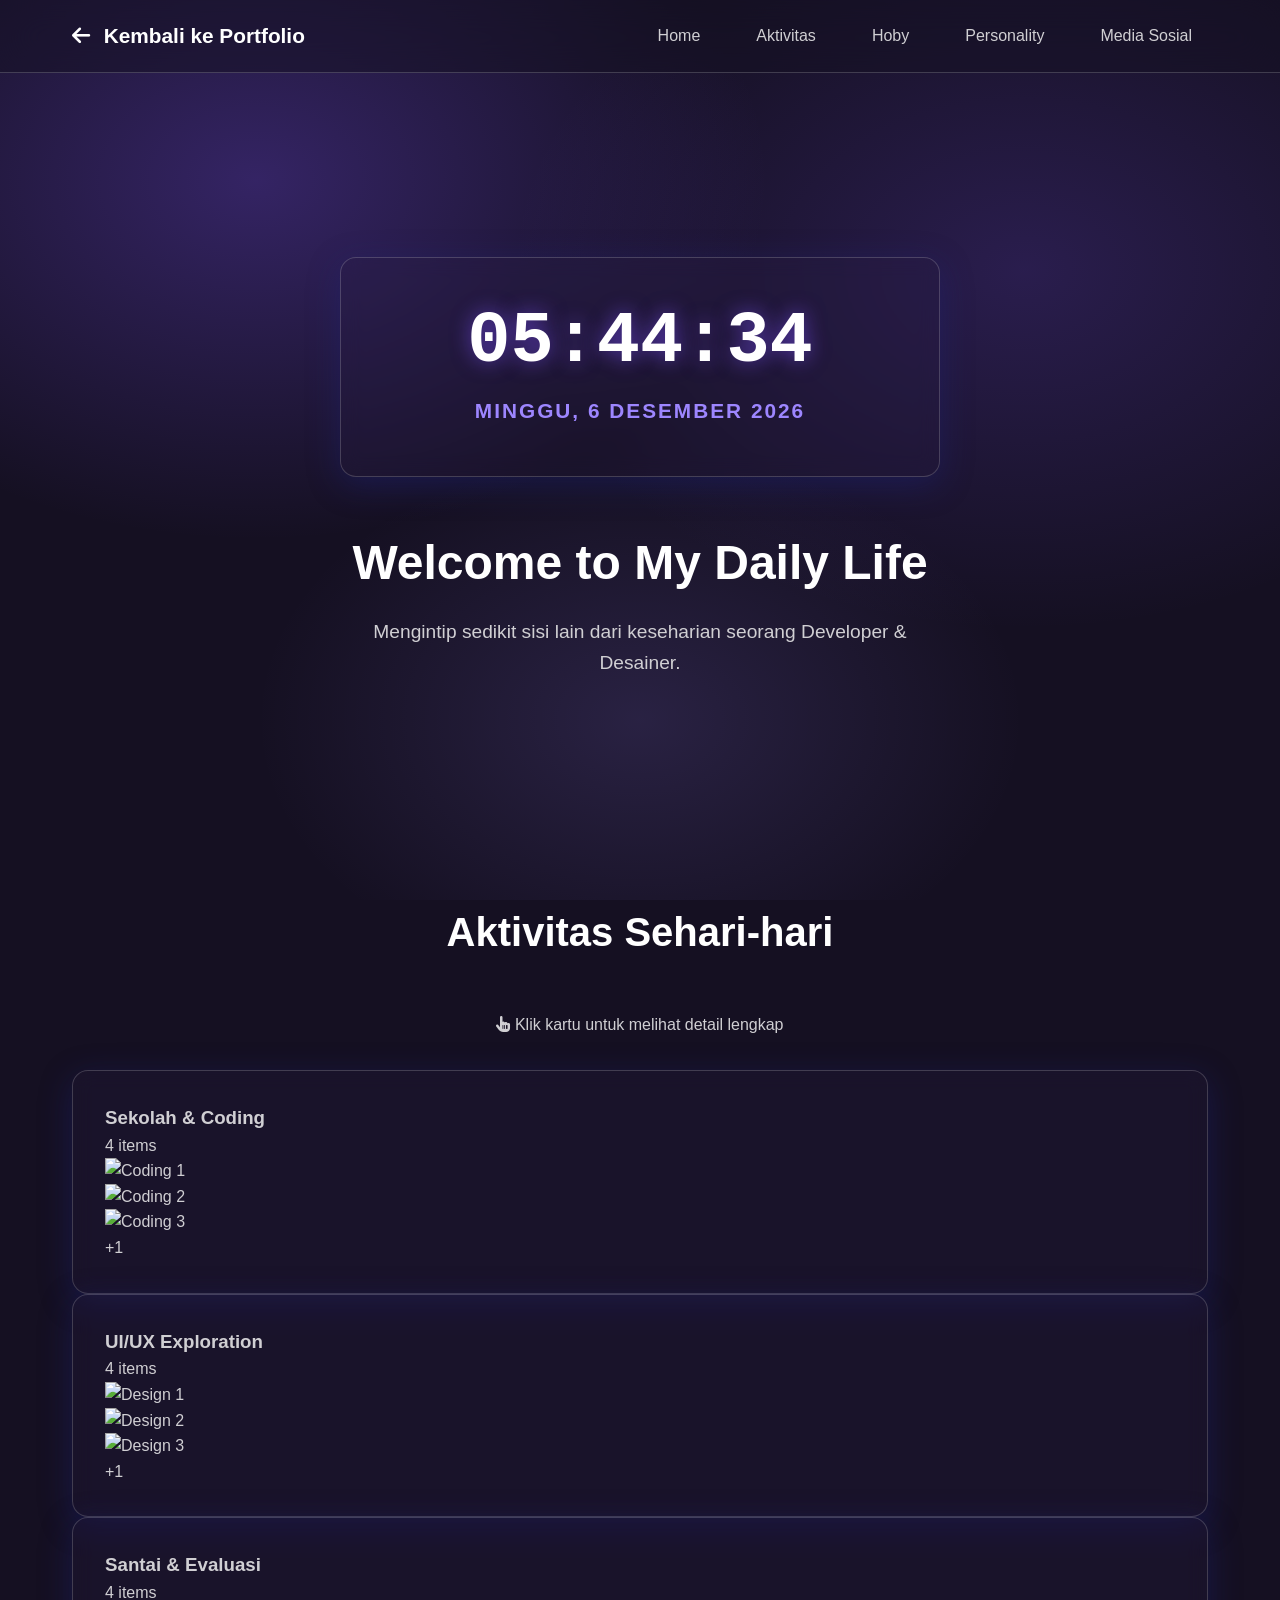
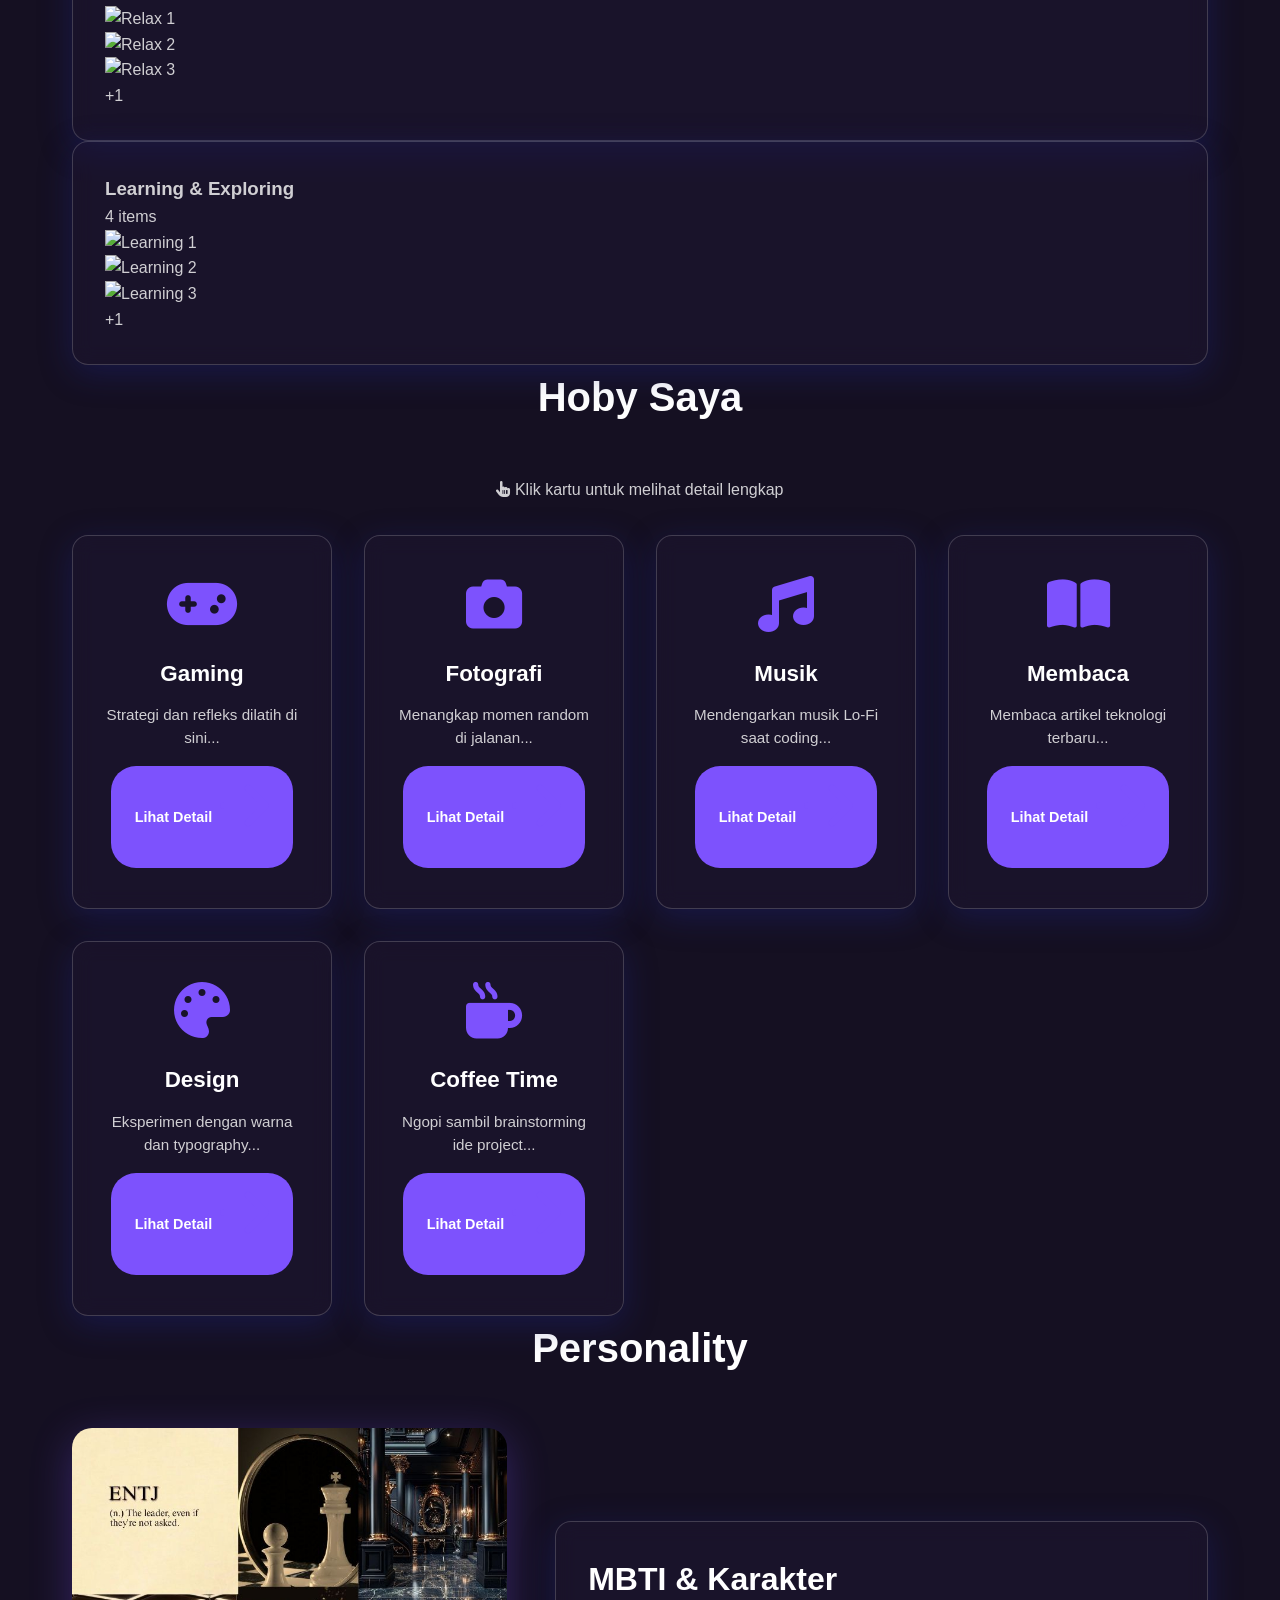
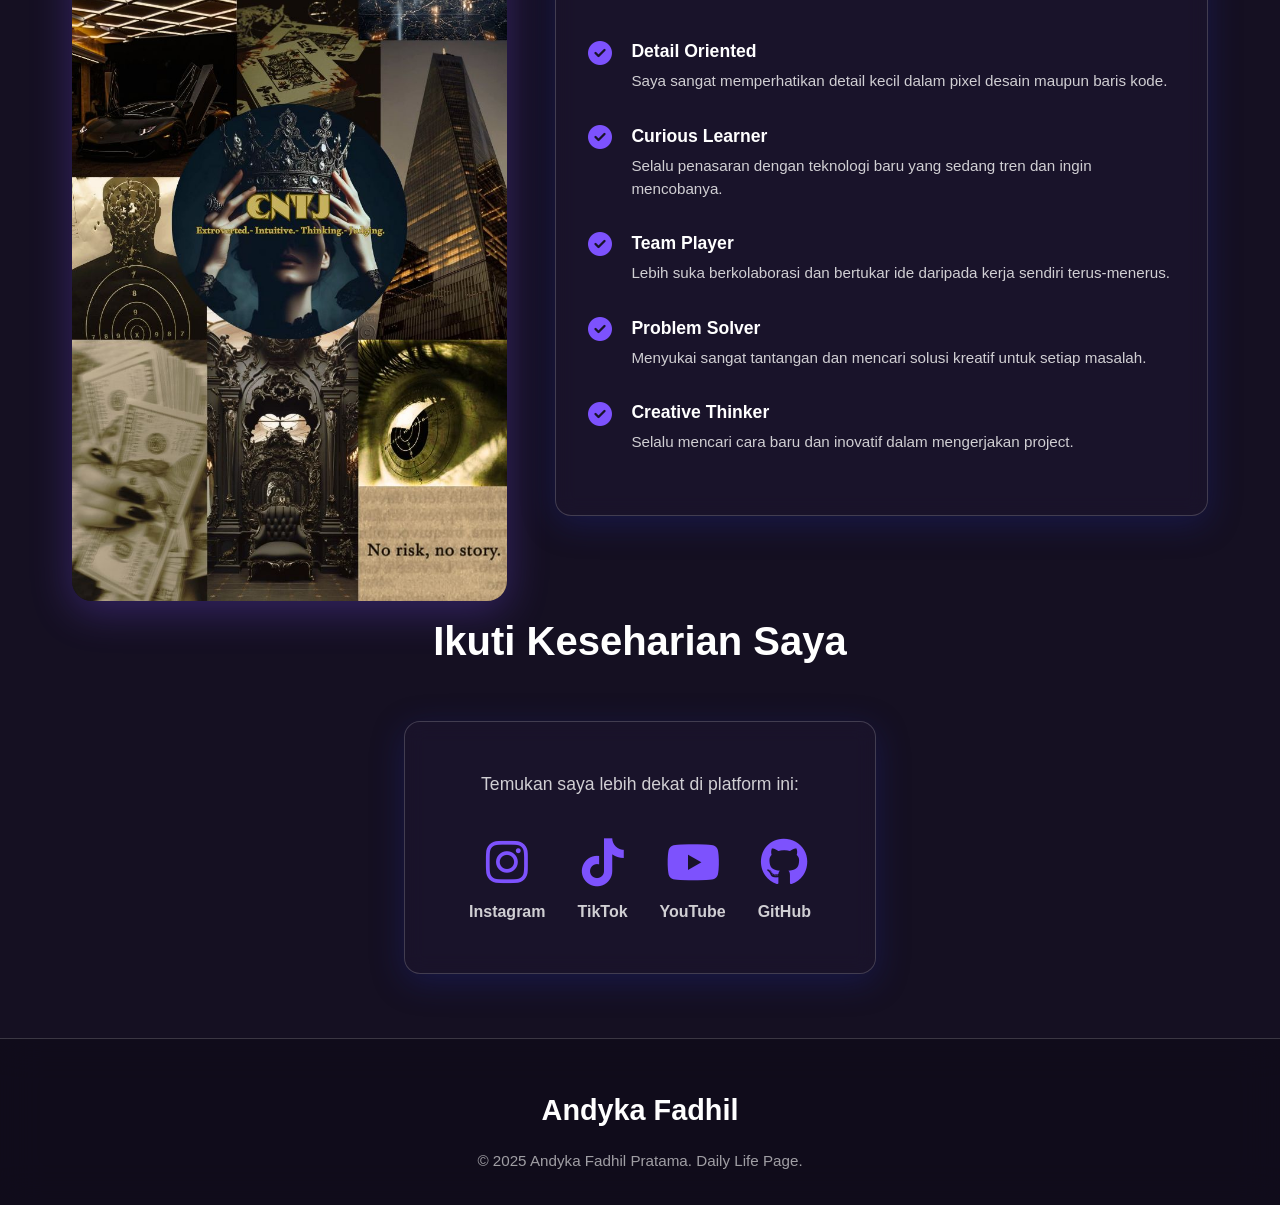
==== commit fc9acca6: "Update index.html" ====
--- a/index.html
+++ b/index.html
@@ -8,14 +8,13 @@
     <link rel="stylesheet" href="https://cdnjs.cloudflare.com/ajax/libs/font-awesome/6.5.1/css/all.min.css">
 </head>
 <body>
-<!-- TOMBOL KEMBALI -->
 
 <header>
     <nav class="container">
         <div class="logo">
             <a href="https://andyka1209.github.io/portofolio-andyka-fadhil-pratama-XRPL5/">
-    <i class="fa-solid fa-arrow-left"></i> Kembali ke Portfolio
-</a>
+                <i class="fa-solid fa-arrow-left"></i> Kembali ke Portfolio
+            </a>
         </div>
         <ul>
             <li><a href="#home">Home</a></li>
@@ -27,256 +26,282 @@
     </nav>
 </header>
 
-    <main>
-        <!-- SECTION HOME -->
-        <section id="home" class="home-section">
-            <div class="container">
-                <div class="glass-card clock-container">
-                    <div id="time-display">00:00:00</div>
-                    <div id="date-display">LOADING...</div>
-                </div>
-                
-                <div class="hero-content">
-                    <h1>Welcome to My Daily Life</h1>
-                    <p>Mengintip sedikit sisi lain dari keseharian seorang Developer & Desainer.</p>
-                </div>
-            </div>
-        </section>
-
-        <!-- SECTION AKTIVITAS -->
-        <section id="aktivitas" class="container">
-            <h2 class="section-title">Aktivitas Sehari-hari</h2>
-            <p style="text-align: center; color: var(--color-light-gray); margin-bottom: 2rem;">
-                <i class="fa-solid fa-hand-pointer"></i> Klik kartu untuk melihat detail lengkap
-            </p>
-            <div class="activities-grid">
-                
-                <!-- Card 1: Sekolah & Coding -->
-                <div class="glass-card activity-card" data-activity="coding">
-                    <div class="activity-img-wrapper">
-                        <img src="https://images.unsplash.com/photo-1498050108023-c5249f4df085?q=80&w=2072&auto=format&fit=crop" alt="Coding">
-                    </div>
-                    <div class="activity-info">
-                        <span class="activity-time">Pagi - Siang</span>
-                        <h4>Sekolah & Coding</h4>
-                        <p>Setiap pagi saya berangkat ke SMK Taruna Bhakti. Fokus belajar RPL...</p>
-                        <button class="btn-detail">Lihat Detail <i class="fa-solid fa-arrow-right"></i></button>
-                    </div>
-                </div>
-
-                <!-- Card 2: UI/UX Design -->
-                <div class="glass-card activity-card" data-activity="design">
-                    <div class="activity-img-wrapper">
-                        <img src="https://images.unsplash.com/photo-1542751371-adc38448a05e?q=80&w=2070&auto=format&fit=crop" alt="Desain">
-                    </div>
-                    <div class="activity-info">
-                        <span class="activity-time">Sore</span>
-                        <h4>UI/UX Exploration</h4>
-                        <p>Mencari inspirasi desain di Dribbble atau Behance...</p>
-                        <button class="btn-detail">Lihat Detail <i class="fa-solid fa-arrow-right"></i></button>
-                    </div>
-                </div>
-
-                <!-- Card 3: Santai & Gaming -->
-                <div class="glass-card activity-card" data-activity="relax">
-                    <div class="activity-img-wrapper">
-                        <img src="https://images.unsplash.com/photo-1511871893393-82e9c16b81e3?q=80&w=2070&auto=format&fit=crop" alt="Gaming/Santai">
-                    </div>
-                    <div class="activity-info">
-                        <span class="activity-time">Malam</span>
-                        <h4>Santai & Evaluasi</h4>
-                        <p>Istirahat sejenak, main game tipis-tipis...</p>
-                        <button class="btn-detail">Lihat Detail <i class="fa-solid fa-arrow-right"></i></button>
-                    </div>
-                </div>
-
-                <!-- Card 4: Learning -->
-                <div class="glass-card activity-card" data-activity="learning">
-                    <div class="activity-img-wrapper">
-                        <img src="https://images.unsplash.com/photo-1517842645767-c639042777db?q=80&w=2070&auto=format&fit=crop" alt="Belajar">
-                    </div>
-                    <div class="activity-info">
-                        <span class="activity-time">Weekend</span>
-                        <h4>Learning & Exploring</h4>
-                        <p>Di akhir pekan, saya suka eksplor teknologi baru...</p>
-                        <button class="btn-detail">Lihat Detail <i class="fa-solid fa-arrow-right"></i></button>
-                    </div>
-                </div>
-
-            </div>
-        </section>
-
-        <!-- SECTION HOBY -->
-        <section id="hoby" class="container">
-            <h2 class="section-title">Hoby Saya</h2>
-            <p style="text-align: center; color: var(--color-light-gray); margin-bottom: 2rem;">
-                <i class="fa-solid fa-hand-pointer"></i> Klik kartu untuk melihat detail lengkap
-            </p>
-            <div class="hoby-grid">
-                
-                <!-- Hoby Card 1: Gaming -->
-                <div class="glass-card hoby-card" data-hoby="gaming">
-                    <i class="fa-solid fa-gamepad"></i>
-                    <h4>Gaming</h4>
-                    <p>Strategi dan refleks dilatih di sini...</p>
-                    <button class="btn-detail-hoby">Lihat Detail <i class="fa-solid fa-arrow-right"></i></button>
-                </div>
-
-                <!-- Hoby Card 2: Fotografi -->
-                <div class="glass-card hoby-card" data-hoby="photography">
-                    <i class="fa-solid fa-camera"></i>
-                    <h4>Fotografi</h4>
-                    <p>Menangkap momen random di jalanan...</p>
-                    <button class="btn-detail-hoby">Lihat Detail <i class="fa-solid fa-arrow-right"></i></button>
-                </div>
-
-                <!-- Hoby Card 3: Musik -->
-                <div class="glass-card hoby-card" data-hoby="music">
-                    <i class="fa-solid fa-music"></i>
-                    <h4>Musik</h4>
-                    <p>Mendengarkan musik Lo-Fi saat coding...</p>
-                    <button class="btn-detail-hoby">Lihat Detail <i class="fa-solid fa-arrow-right"></i></button>
-                </div>
-
-                <!-- Hoby Card 4: Membaca -->
-                <div class="glass-card hoby-card" data-hoby="reading">
-                    <i class="fa-solid fa-book-open"></i>
-                    <h4>Membaca</h4>
-                    <p>Membaca artikel teknologi terbaru...</p>
-                    <button class="btn-detail-hoby">Lihat Detail <i class="fa-solid fa-arrow-right"></i></button>
-                </div>
-
-                <!-- Hoby Card 5: Design -->
-                <div class="glass-card hoby-card" data-hoby="design">
-                    <i class="fa-solid fa-palette"></i>
-                    <h4>Design</h4>
-                    <p>Eksperimen dengan warna dan typography...</p>
-                    <button class="btn-detail-hoby">Lihat Detail <i class="fa-solid fa-arrow-right"></i></button>
-                </div>
-
-                <!-- Hoby Card 6: Coffee -->
-                <div class="glass-card hoby-card" data-hoby="coffee">
-                    <i class="fa-solid fa-mug-hot"></i>
-                    <h4>Coffee Time</h4>
-                    <p>Ngopi sambil brainstorming ide project...</p>
-                    <button class="btn-detail-hoby">Lihat Detail <i class="fa-solid fa-arrow-right"></i></button>
-                </div>
-
-            </div>
-        </section>
-
-        <!-- SECTION PERSONALITY -->
-        <section id="personality" class="container">
-            <h2 class="section-title">Personality</h2>
-            <div class="personality-grid">
-                
-                <div class="personality-image">
-                    <img src="src/img/Entj Wallpaper_ Background Phone_.jpeg" alt="Foto Andyka">
-                </div>
-
-                <div class="glass-card personality-text">
-                    <h3>MBTI & Karakter</h3>
-                    <ul class="personality-list">
-                        <li>
-                            <i class="fa-solid fa-check-circle"></i>
-                            <div>
-                                <strong>Detail Oriented</strong>
-                                <span>Saya sangat memperhatikan detail kecil dalam pixel desain maupun baris kode.</span>
-                            </div>
-                        </li>
-                        <li>
-                            <i class="fa-solid fa-check-circle"></i>
-                            <div>
-                                <strong>Curious Learner</strong>
-                                <span>Selalu penasaran dengan teknologi baru yang sedang tren dan ingin mencobanya.</span>
-                            </div>
-                        </li>
-                        <li>
-                            <i class="fa-solid fa-check-circle"></i>
-                            <div>
-                                <strong>Team Player</strong>
-                                <span>Lebih suka berkolaborasi dan bertukar ide daripada kerja sendiri terus-menerus.</span>
-                            </div>
-                        </li>
-                        <li>
-                            <i class="fa-solid fa-check-circle"></i>
-                            <div>
-                                <strong>Problem Solver</strong>
-                                <span>Menyukai sangat tantangan dan mencari solusi kreatif untuk setiap masalah.</span>
-                            </div>
-                        </li>
-                        <li>
-                            <i class="fa-solid fa-check-circle"></i>
-                            <div>
-                                <strong>Creative Thinker</strong>
-                                <span>Selalu mencari cara baru dan inovatif dalam mengerjakan project.</span>
-                            </div>
-                        </li>
-                    </ul>
-                </div>
-
-            </div>
-        </section>
-
-        <!-- SECTION MEDIA SOSIAL -->
-        <section id="social" class="container">
-            <h2 class="section-title">Ikuti Keseharian Saya</h2>
-            <div class="social-wrapper">
-                <div class="glass-card social-content">
-                    <p>Temukan saya lebih dekat di platform ini:</p>
-                    <div class="social-links">
-                        <a href="https://www.instagram.com/andyka.portofolio.smktb/_" target="_blank" class="social-link">
-                            <i class="fab fa-instagram"></i>
-                            <span>Instagram</span>
-                        </a>
-                        <a href="https://tiktok.com/@andykafadhil" target="_blank" class="social-link">
-                            <i class="fab fa-tiktok"></i>
-                            <span>TikTok</span>
-                        </a>
-                        <a href="https://youtube.com/@andykafadhil" target="_blank" class="social-link">
-                            <i class="fab fa-youtube"></i>
-                            <span>YouTube</span>
-                        </a>
-                        <a href="https://github.com/andykafadhil" target="_blank" class="social-link">
-                            <i class="fab fa-github"></i>
-                            <span>GitHub</span>
-                        </a>
-                    </div>
-                </div>
-            </div>
-        </section>
-
-    </main>
-
-    <!-- MODAL AKTIVITAS -->
-    <div id="activityModal" class="modal">
-        <div class="modal-overlay"></div>
-        <div class="modal-content">
-            <button class="modal-close"><i class="fa-solid fa-xmark"></i></button>
-            <div id="modalBody"></div>
-        </div>
+<main>
+    <!-- SECTION HOME -->
+    <section id="home" class="home-section">
+        <div class="container">
+            <div class="glass-card clock-container">
+                <div id="time-display">00:00:00</div>
+                <div id="date-display">LOADING...</div>
+            </div>
+            
+            <div class="hero-content">
+                <h1>Welcome to My Daily Life</h1>
+                <p>Mengintip sedikit sisi lain dari keseharian seorang Developer & Desainer.</p>
+            </div>
+        </div>
+    </section>
+
+    <!-- SECTION AKTIVITAS -->
+    <section id="aktivitas" class="container">
+        <h2 class="section-title">Aktivitas Sehari-hari</h2>
+        <p style="text-align: center; color: var(--color-light-gray); margin-bottom: 2rem;">
+            <i class="fa-solid fa-hand-pointer"></i> Klik kartu untuk melihat detail lengkap
+        </p>
+
+        <!-- Activity Category Card: Coding -->
+        <div class="activity-category-card glass-card" data-activity="coding">
+            <div class="category-header">
+                <h3>Sekolah & Coding</h3>
+                <span class="item-count">4 items</span>
+            </div>
+            <div class="category-preview">
+                <div class="preview-img">
+                    <img src="src/img/unnamed.webp" alt="Coding 1">
+                </div>
+                <div class="preview-img">
+                    <img src="https://images.unsplash.com/photo-1517694712202-14dd9538aa97?q=80&w=2070&auto=format&fit=crop" alt="Coding 2">
+                </div>
+                <div class="preview-img">
+                    <img src="https://images.unsplash.com/photo-1516116216624-53e697fedbea?q=80&w=2028&auto=format&fit=crop" alt="Coding 3">
+                </div>
+                <div class="preview-more">+1</div>
+            </div>
+        </div>
+
+        <!-- Activity Category Card: Design -->
+        <div class="activity-category-card glass-card" data-activity="design">
+            <div class="category-header">
+                <h3>UI/UX Exploration</h3>
+                <span class="item-count">4 items</span>
+            </div>
+            <div class="category-preview">
+                <div class="preview-img">
+                    <img src="https://images.unsplash.com/photo-1561070791-2526d30994b5?q=80&w=2064&auto=format&fit=crop" alt="Design 1">
+                </div>
+                <div class="preview-img">
+                    <img src="https://images.unsplash.com/photo-1586717791821-3f44a563fa4c?q=80&w=2070&auto=format&fit=crop" alt="Design 2">
+                </div>
+                <div class="preview-img">
+                    <img src="https://images.unsplash.com/photo-1559028012-481c04fa702d?q=80&w=2036&auto=format&fit=crop" alt="Design 3">
+                </div>
+                <div class="preview-more">+1</div>
+            </div>
+        </div>
+
+        <!-- Activity Category Card: Relax -->
+        <div class="activity-category-card glass-card" data-activity="relax">
+            <div class="category-header">
+                <h3>Santai & Evaluasi</h3>
+                <span class="item-count">4 items</span>
+            </div>
+            <div class="category-preview">
+                <div class="preview-img">
+                    <img src="https://images.unsplash.com/photo-1593305841991-05c297ba4575?q=80&w=2057&auto=format&fit=crop" alt="Relax 1">
+                </div>
+                <div class="preview-img">
+                    <img src="https://images.unsplash.com/photo-1511512578047-dfb367046420?q=80&w=2071&auto=format&fit=crop" alt="Relax 2">
+                </div>
+                <div class="preview-img">
+                    <img src="https://images.unsplash.com/photo-1484480974693-6ca0a78fb36b?q=80&w=2072&auto=format&fit=crop" alt="Relax 3">
+                </div>
+                <div class="preview-more">+1</div>
+            </div>
+        </div>
+
+        <!-- Activity Category Card: Learning -->
+        <div class="activity-category-card glass-card" data-activity="learning">
+            <div class="category-header">
+                <h3>Learning & Exploring</h3>
+                <span class="item-count">4 items</span>
+            </div>
+            <div class="category-preview">
+                <div class="preview-img">
+                    <img src="https://images.unsplash.com/photo-1456513080510-7bf3a84b82f8?q=80&w=2073&auto=format&fit=crop" alt="Learning 1">
+                </div>
+                <div class="preview-img">
+                    <img src="https://images.unsplash.com/photo-1501504905252-473c47e087f8?q=80&w=2074&auto=format&fit=crop" alt="Learning 2">
+                </div>
+                <div class="preview-img">
+                    <img src="https://images.unsplash.com/photo-1432888498266-38ffec3eaf0a?q=80&w=2074&auto=format&fit=crop" alt="Learning 3">
+                </div>
+                <div class="preview-more">+1</div>
+            </div>
+        </div>
+
+    </section>
+
+    <!-- SECTION HOBY -->
+    <section id="hoby" class="container">
+        <h2 class="section-title">Hoby Saya</h2>
+        <p style="text-align: center; color: var(--color-light-gray); margin-bottom: 2rem;">
+            <i class="fa-solid fa-hand-pointer"></i> Klik kartu untuk melihat detail lengkap
+        </p>
+        <div class="hoby-grid">
+            
+            <!-- Hoby Card 1: Gaming -->
+            <div class="glass-card hoby-card" data-hoby="gaming">
+                <i class="fa-solid fa-gamepad"></i>
+                <h4>Gaming</h4>
+                <p>Strategi dan refleks dilatih di sini...</p>
+                <button class="btn-detail-hoby">Lihat Detail <i class="fa-solid fa-arrow-right"></i></button>
+            </div>
+
+            <!-- Hoby Card 2: Fotografi -->
+            <div class="glass-card hoby-card" data-hoby="photography">
+                <i class="fa-solid fa-camera"></i>
+                <h4>Fotografi</h4>
+                <p>Menangkap momen random di jalanan...</p>
+                <button class="btn-detail-hoby">Lihat Detail <i class="fa-solid fa-arrow-right"></i></button>
+            </div>
+
+            <!-- Hoby Card 3: Musik -->
+            <div class="glass-card hoby-card" data-hoby="music">
+                <i class="fa-solid fa-music"></i>
+                <h4>Musik</h4>
+                <p>Mendengarkan musik Lo-Fi saat coding...</p>
+                <button class="btn-detail-hoby">Lihat Detail <i class="fa-solid fa-arrow-right"></i></button>
+            </div>
+
+            <!-- Hoby Card 4: Membaca -->
+            <div class="glass-card hoby-card" data-hoby="reading">
+                <i class="fa-solid fa-book-open"></i>
+                <h4>Membaca</h4>
+                <p>Membaca artikel teknologi terbaru...</p>
+                <button class="btn-detail-hoby">Lihat Detail <i class="fa-solid fa-arrow-right"></i></button>
+            </div>
+
+            <!-- Hoby Card 5: Design -->
+            <div class="glass-card hoby-card" data-hoby="design">
+                <i class="fa-solid fa-palette"></i>
+                <h4>Design</h4>
+                <p>Eksperimen dengan warna dan typography...</p>
+                <button class="btn-detail-hoby">Lihat Detail <i class="fa-solid fa-arrow-right"></i></button>
+            </div>
+
+            <!-- Hoby Card 6: Coffee -->
+            <div class="glass-card hoby-card" data-hoby="coffee">
+                <i class="fa-solid fa-mug-hot"></i>
+                <h4>Coffee Time</h4>
+                <p>Ngopi sambil brainstorming ide project...</p>
+                <button class="btn-detail-hoby">Lihat Detail <i class="fa-solid fa-arrow-right"></i></button>
+            </div>
+
+        </div>
+    </section>
+
+    <!-- SECTION PERSONALITY -->
+    <section id="personality" class="container">
+        <h2 class="section-title">Personality</h2>
+        <div class="personality-grid">
+            
+            <div class="personality-image">
+                <img src="src/img/Entj Wallpaper_ Background Phone_.jpeg" alt="Foto Andyka">
+            </div>
+
+            <div class="glass-card personality-text">
+                <h3>MBTI & Karakter</h3>
+                <ul class="personality-list">
+                    <li>
+                        <i class="fa-solid fa-check-circle"></i>
+                        <div>
+                            <strong>Detail Oriented</strong>
+                            <span>Saya sangat memperhatikan detail kecil dalam pixel desain maupun baris kode.</span>
+                        </div>
+                    </li>
+                    <li>
+                        <i class="fa-solid fa-check-circle"></i>
+                        <div>
+                            <strong>Curious Learner</strong>
+                            <span>Selalu penasaran dengan teknologi baru yang sedang tren dan ingin mencobanya.</span>
+                        </div>
+                    </li>
+                    <li>
+                        <i class="fa-solid fa-check-circle"></i>
+                        <div>
+                            <strong>Team Player</strong>
+                            <span>Lebih suka berkolaborasi dan bertukar ide daripada kerja sendiri terus-menerus.</span>
+                        </div>
+                    </li>
+                    <li>
+                        <i class="fa-solid fa-check-circle"></i>
+                        <div>
+                            <strong>Problem Solver</strong>
+                            <span>Menyukai sangat tantangan dan mencari solusi kreatif untuk setiap masalah.</span>
+                        </div>
+                    </li>
+                    <li>
+                        <i class="fa-solid fa-check-circle"></i>
+                        <div>
+                            <strong>Creative Thinker</strong>
+                            <span>Selalu mencari cara baru dan inovatif dalam mengerjakan project.</span>
+                        </div>
+                    </li>
+                </ul>
+            </div>
+
+        </div>
+    </section>
+
+    <!-- SECTION MEDIA SOSIAL -->
+    <section id="social" class="container">
+        <h2 class="section-title">Ikuti Keseharian Saya</h2>
+        <div class="social-wrapper">
+            <div class="glass-card social-content">
+                <p>Temukan saya lebih dekat di platform ini:</p>
+                <div class="social-links">
+                    <a href="https://www.instagram.com/andyka.portofolio.smktb/_" target="_blank" class="social-link">
+                        <i class="fab fa-instagram"></i>
+                        <span>Instagram</span>
+                    </a>
+                    <a href="https://tiktok.com/@andykafadhil" target="_blank" class="social-link">
+                        <i class="fab fa-tiktok"></i>
+                        <span>TikTok</span>
+                    </a>
+                    <a href="https://youtube.com/@andykafadhil" target="_blank" class="social-link">
+                        <i class="fab fa-youtube"></i>
+                        <span>YouTube</span>
+                    </a>
+                    <a href="https://github.com/andykafadhil" target="_blank" class="social-link">
+                        <i class="fab fa-github"></i>
+                        <span>GitHub</span>
+                    </a>
+                </div>
+            </div>
+        </div>
+    </section>
+
+</main>
+
+<!-- MODAL AKTIVITAS -->
+<div id="activityModal" class="modal">
+    <div class="modal-overlay"></div>
+    <div class="modal-content">
+        <button class="modal-close"><i class="fa-solid fa-xmark"></i></button>
+        <div id="modalBody"></div>
     </div>
-
-    <!-- MODAL HOBY -->
-    <div id="hobyModal" class="modal">
-        <div class="modal-overlay"></div>
-        <div class="modal-content">
-            <button class="modal-close"><i class="fa-solid fa-xmark"></i></button>
-            <div id="hobyModalBody"></div>
-        </div>
+</div>
+
+<!-- MODAL HOBY -->
+<div id="hobyModal" class="modal">
+    <div class="modal-overlay"></div>
+    <div class="modal-content">
+        <button class="modal-close"><i class="fa-solid fa-xmark"></i></button>
+        <div id="hobyModalBody"></div>
     </div>
-
-    <!-- FOOTER -->
-    <footer>
-        <div class="container footer-content">
-            <div class="footer-logo">
-                <a href="#home">Andyka Fadhil</a>
-            </div>
-            <p>&copy; 2025 Andyka Fadhil Pratama. Daily Life Page.</p>
-        </div>
-    </footer>
-
-    <script src="src/dialy.js"></script>
+</div>
+
+<!-- FOOTER -->
+<footer>
+    <div class="container footer-content">
+        <div class="footer-logo">
+            <a href="#home">Andyka Fadhil</a>
+        </div>
+        <p>&copy; 2025 Andyka Fadhil Pratama. Daily Life Page.</p>
+    </div>
+</footer>
+
+<script src="src/dialy.js"></script>
 
 </body>
 </html>
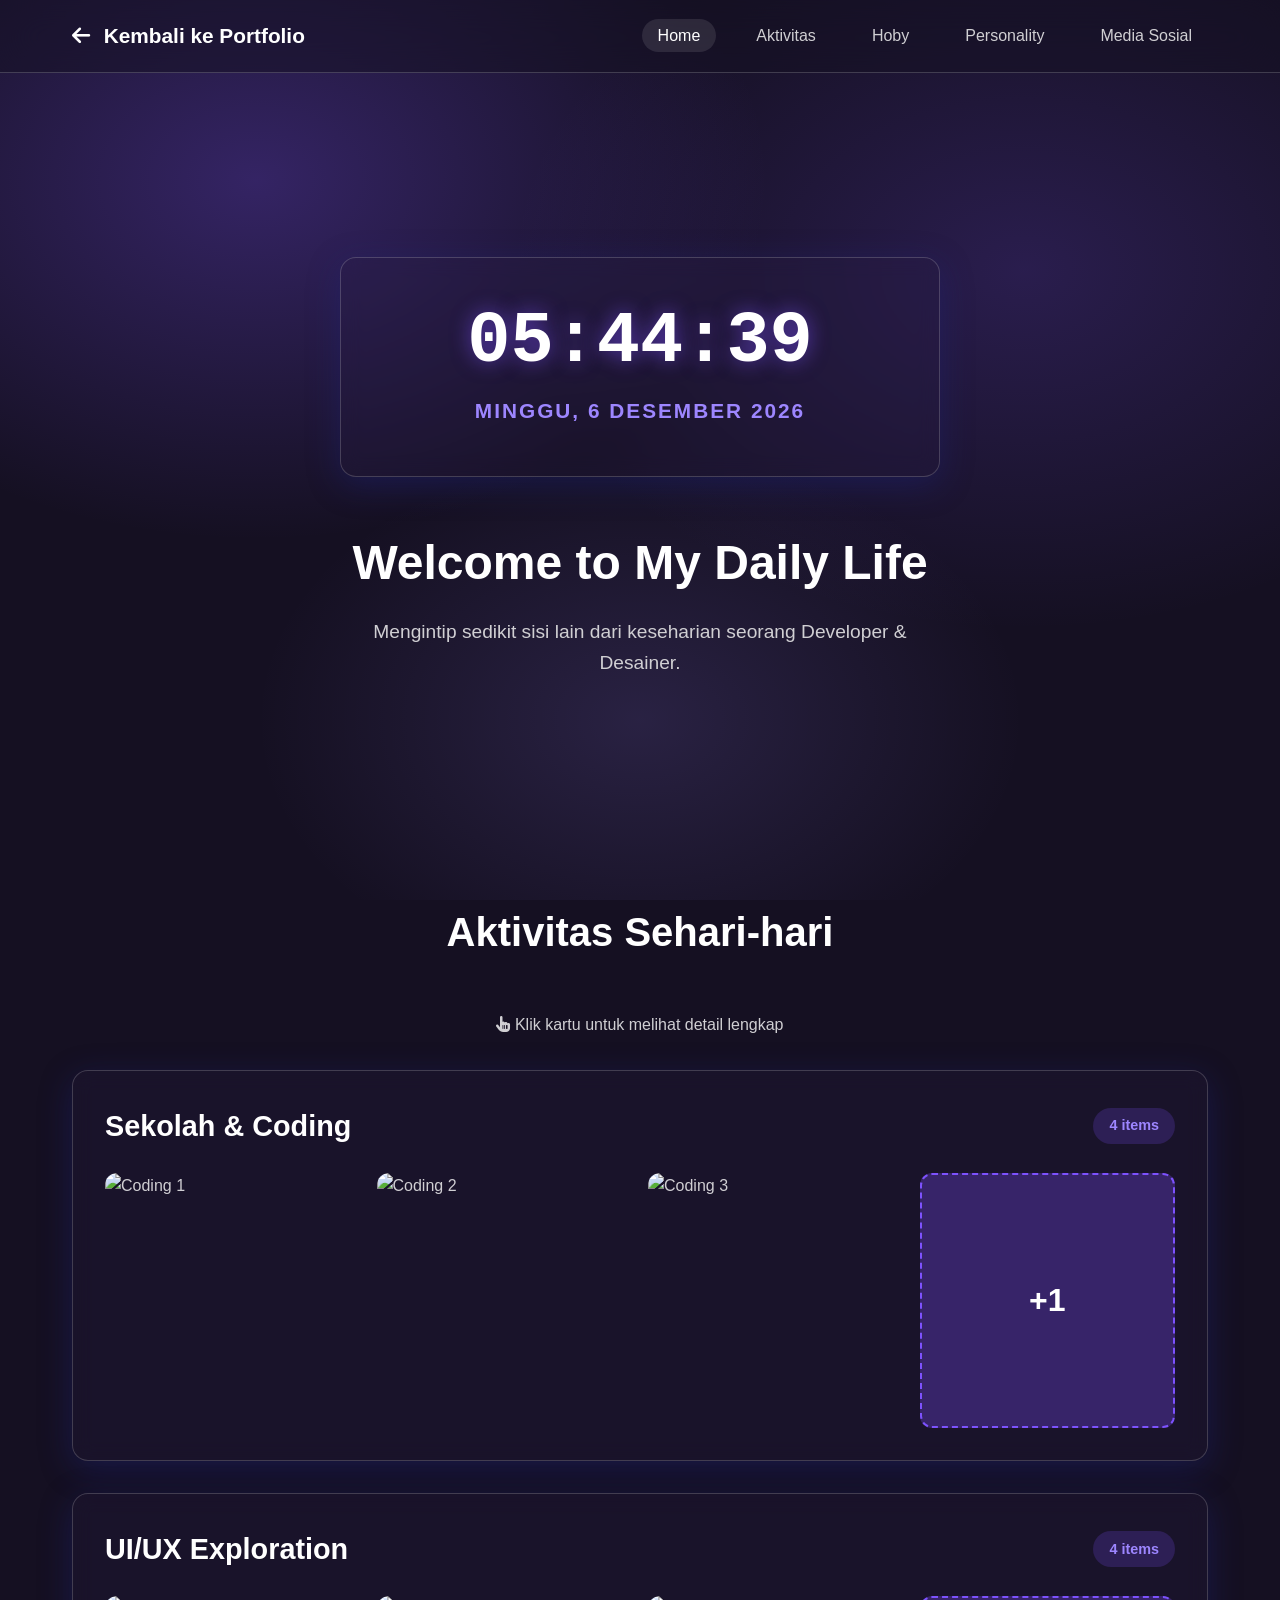
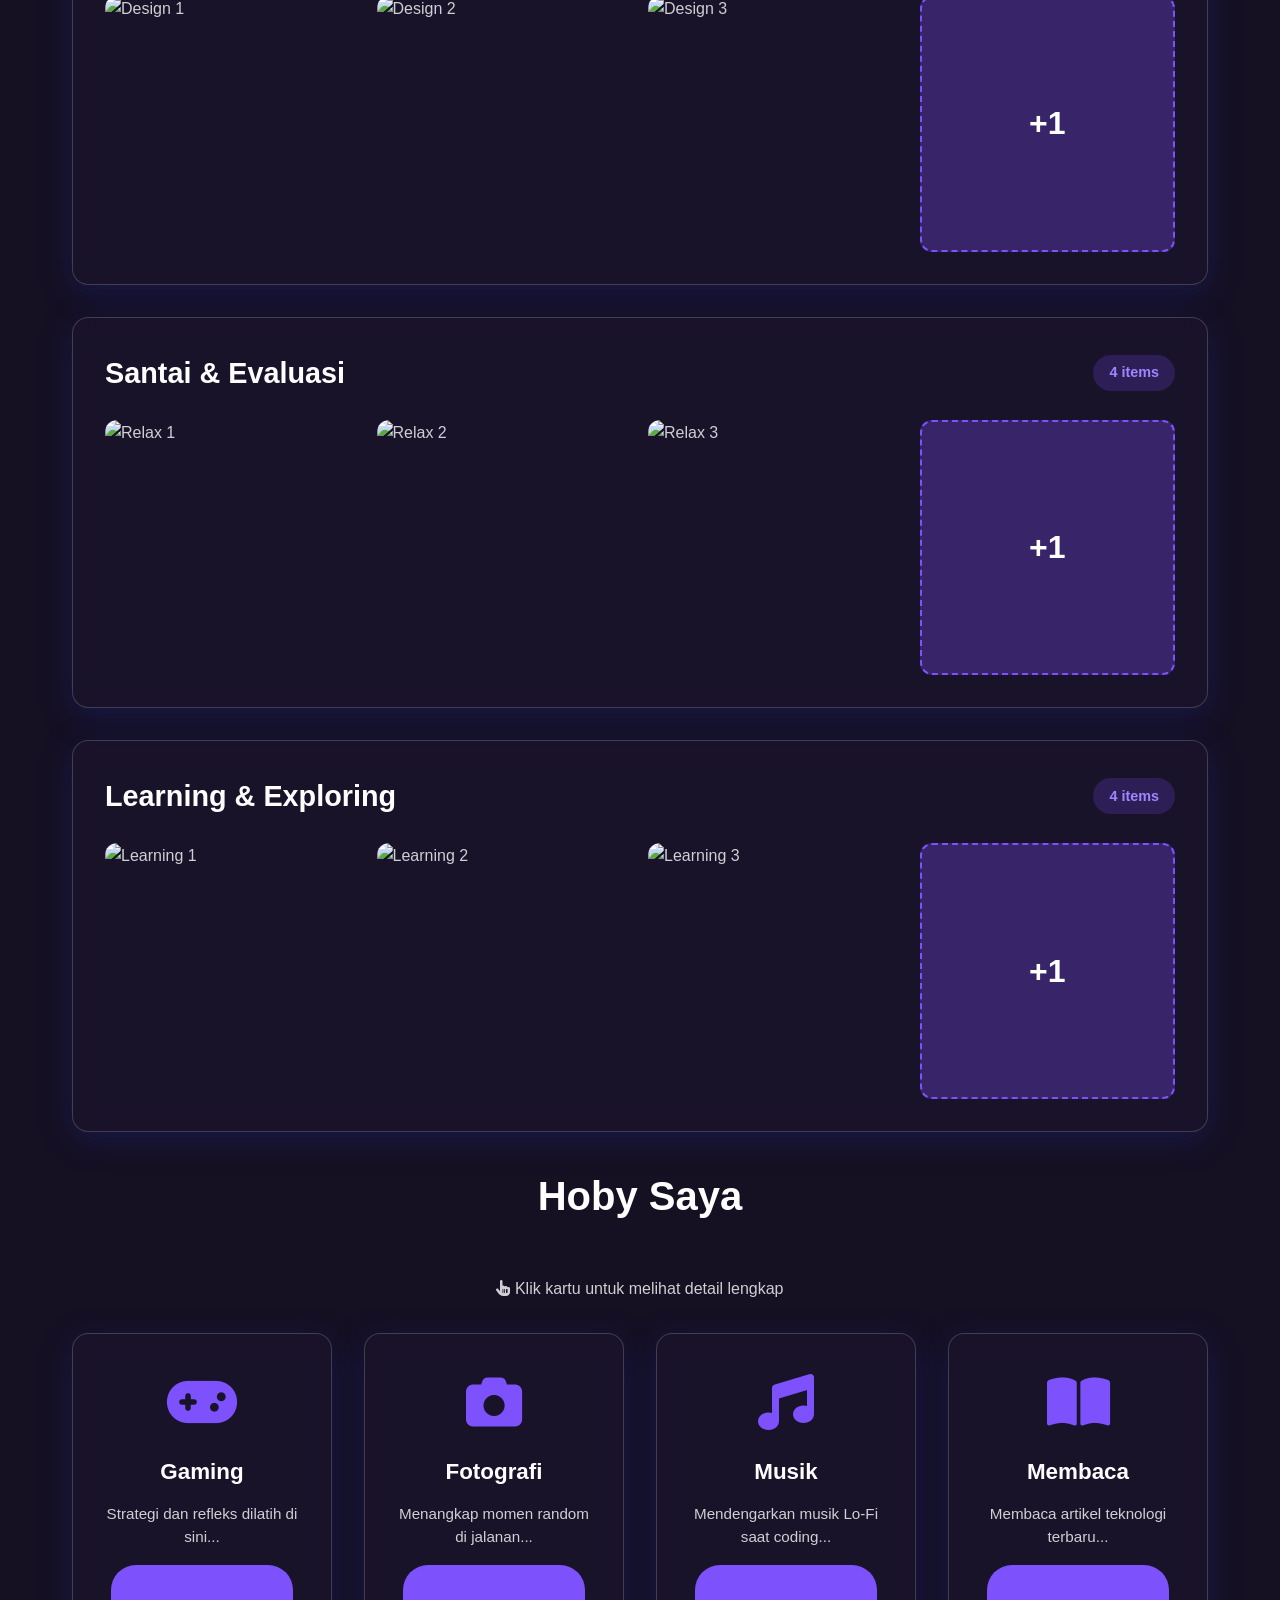
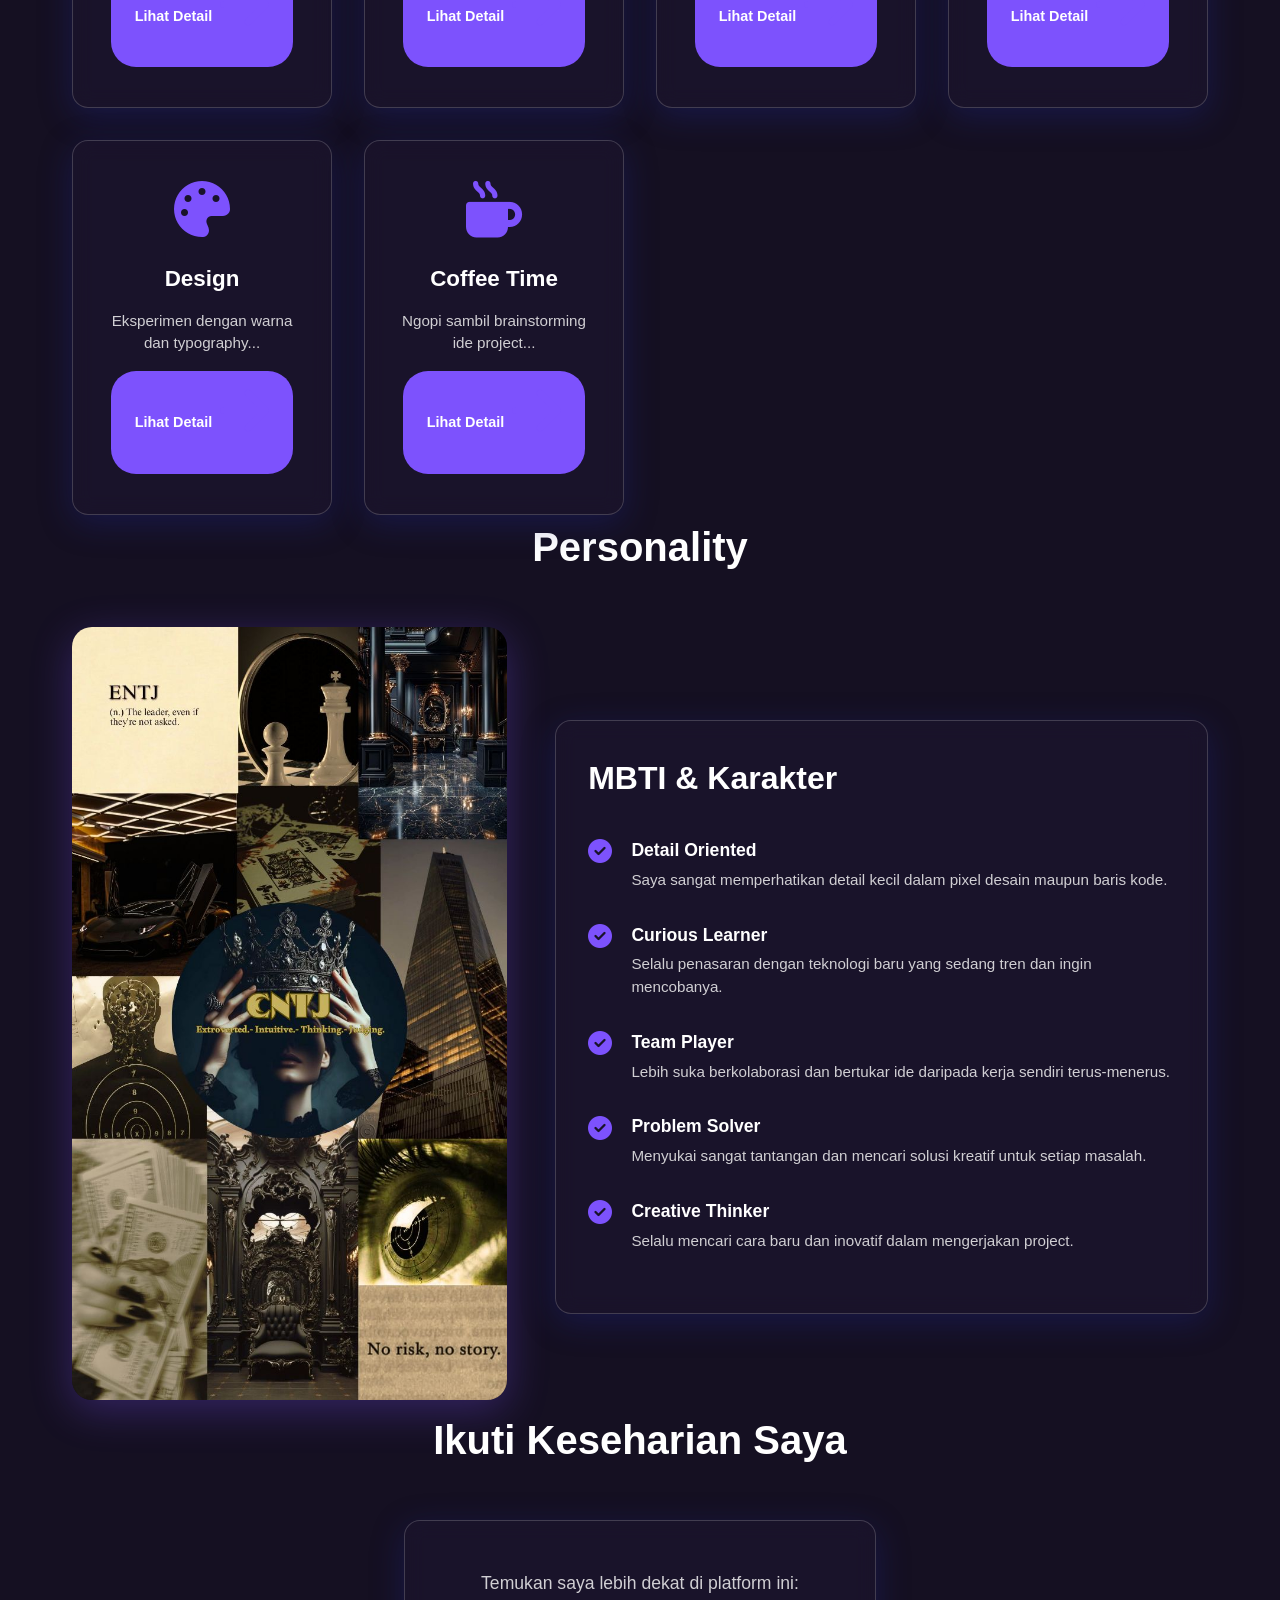
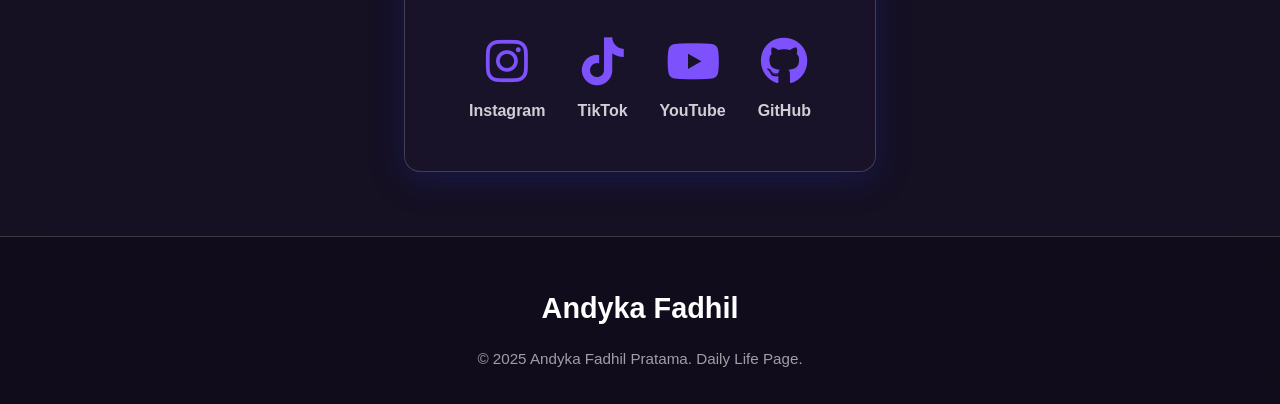
==== commit c7e6eced: "Update index.html" ====
--- a/index.html
+++ b/index.html
@@ -57,7 +57,7 @@
             </div>
             <div class="category-preview">
                 <div class="preview-img">
-                    <img src="src/img/unnamed.webp" alt="Coding 1">
+                    <img src="https://images.unsplash.com/photo-1498050108023-c5249f4df085?q=80&w=2072&auto=format&fit=crop" alt="Coding 1">
                 </div>
                 <div class="preview-img">
                     <img src="https://images.unsplash.com/photo-1517694712202-14dd9538aa97?q=80&w=2070&auto=format&fit=crop" alt="Coding 2">
--- a/src/style.css
+++ b/src/style.css
@@ -119,7 +119,8 @@
     transition: all 0.3s ease;
 }
 
-nav ul li a:hover {
+nav ul li a:hover,
+nav ul li a.active {
     color: var(--color-white);
     background: rgba(255, 255, 255, 0.1);
 }
@@ -137,7 +138,6 @@
     text-align: center;
 }
 
-/* Clock Container */
 .clock-container {
     max-width: 700px;
     margin: 0 auto 3rem;
@@ -178,66 +178,116 @@
     animation: fadeInUp 1.2s ease-out;
 }
 
-/* ===== SECTION AKTIVITAS ===== */
-.activities-grid {
+/* ===== NEW ACTIVITY CATEGORY CARD STYLE ===== */
+.activity-category-card {
+    margin-bottom: 2rem;
+    cursor: pointer;
+    transition: all 0.3s ease;
+}
+
+.activity-category-card:hover {
+    transform: translateY(-5px);
+}
+
+.category-header {
+    display: flex;
+    justify-content: space-between;
+    align-items: center;
+    margin-bottom: 1.5rem;
+}
+
+.category-header h3 {
+    font-size: 1.8rem;
+    color: var(--color-white);
+    font-weight: 600;
+}
+
+.item-count {
+    font-size: 0.9rem;
+    color: var(--color-secondary);
+    background: rgba(125, 82, 253, 0.2);
+    padding: 0.4rem 1rem;
+    border-radius: 20px;
+    font-weight: 600;
+}
+
+.category-preview {
     display: grid;
-    grid-template-columns: repeat(auto-fit, minmax(280px, 1fr));
-    gap: 2rem;
-}
-
-.activity-card {
-    padding: 0;
+    grid-template-columns: repeat(4, 1fr);
+    gap: 1rem;
+}
+
+.preview-img {
+    aspect-ratio: 1;
+    border-radius: 12px;
     overflow: hidden;
-    cursor: pointer;
-}
-
-.activity-img-wrapper {
-    width: 100%;
-    height: 220px;
-    overflow: hidden;
-}
-
-.activity-img-wrapper img {
+    position: relative;
+}
+
+.preview-img img {
     width: 100%;
     height: 100%;
     object-fit: cover;
-    transition: transform 0.5s ease;
-}
-
-.activity-card:hover .activity-img-wrapper img {
+    transition: transform 0.3s ease;
+}
+
+.activity-category-card:hover .preview-img img {
     transform: scale(1.1);
 }
 
-.activity-info {
-    padding: 1.5rem;
-}
-
-.activity-time {
-    display: inline-block;
-    font-size: 0.9rem;
+.preview-more {
+    aspect-ratio: 1;
+    border-radius: 12px;
+    background: rgba(125, 82, 253, 0.3);
+    display: flex;
+    align-items: center;
+    justify-content: center;
+    font-size: 2rem;
+    color: var(--color-white);
+    font-weight: 700;
+    border: 2px dashed var(--color-primary);
+}
+
+/* ===== SECTION HOBY (TETAP SAMA) ===== */
+.hoby-grid {
+    display: grid;
+    grid-template-columns: repeat(auto-fit, minmax(250px, 1fr));
+    gap: 2rem;
+}
+
+.hoby-card {
+    text-align: center;
+    padding: 2.5rem 2rem;
+    cursor: pointer;
+}
+
+.hoby-card i {
+    font-size: 3.5rem;
+    color: var(--color-primary);
+    margin-bottom: 1.5rem;
+    transition: transform 0.3s ease, color 0.3s ease;
+}
+
+.hoby-card:hover i {
+    transform: scale(1.2) rotate(10deg);
     color: var(--color-secondary);
-    text-transform: uppercase;
+}
+
+.hoby-card h4 {
+    font-size: 1.4rem;
+    color: var(--color-white);
+    margin-bottom: 0.8rem;
     font-weight: 600;
-    margin-bottom: 0.5rem;
-    letter-spacing: 1px;
-}
-
-.activity-info h4 {
-    font-size: 1.5rem;
-    color: var(--color-white);
-    font-weight: 600;
-    margin-bottom: 0.8rem;
-}
-
-.activity-info p {
+}
+
+.hoby-card p {
     font-size: 0.95rem;
     color: var(--color-light-gray);
-    line-height: 1.6;
+    line-height: 1.5;
     margin-bottom: 1rem;
 }
 
-/* Button Detail */
-.btn-detail, .btn-detail-hoby {
+.btn-detail-hoby {
     background: var(--color-primary);
     color: var(--color-white);
     border: none;
@@ -252,48 +302,9 @@
     gap: 0.5rem;
 }
 
-.btn-detail:hover, .btn-detail-hoby:hover {
+.btn-detail-hoby:hover {
     background: var(--color-secondary);
     transform: translateX(5px);
-}
-
-/* ===== SECTION HOBY ===== */
-.hoby-grid {
-    display: grid;
-    grid-template-columns: repeat(auto-fit, minmax(250px, 1fr));
-    gap: 2rem;
-}
-
-.hoby-card {
-    text-align: center;
-    padding: 2.5rem 2rem;
-    cursor: pointer;
-}
-
-.hoby-card i {
-    font-size: 3.5rem;
-    color: var(--color-primary);
-    margin-bottom: 1.5rem;
-    transition: transform 0.3s ease, color 0.3s ease;
-}
-
-.hoby-card:hover i {
-    transform: scale(1.2) rotate(10deg);
-    color: var(--color-secondary);
-}
-
-.hoby-card h4 {
-    font-size: 1.4rem;
-    color: var(--color-white);
-    margin-bottom: 0.8rem;
-    font-weight: 600;
-}
-
-.hoby-card p {
-    font-size: 0.95rem;
-    color: var(--color-light-gray);
-    line-height: 1.5;
-    margin-bottom: 1rem;
 }
 
 /* ===== SECTION PERSONALITY ===== */
@@ -421,6 +432,37 @@
     display: flex;
     justify-content: center;
     align-items: center;
+}
+
+/* Animasi Zoom untuk Modal */
+.modal.zoom-in .modal-content {
+    animation: zoomIn 0.4s ease;
+}
+
+.modal.zoom-out .modal-content {
+    animation: zoomOut 0.3s ease;
+}
+
+@keyframes zoomIn {
+    from {
+        opacity: 0;
+        transform: scale(0.7);
+    }
+    to {
+        opacity: 1;
+        transform: scale(1);
+    }
+}
+
+@keyframes zoomOut {
+    from {
+        opacity: 1;
+        transform: scale(1);
+    }
+    to {
+        opacity: 0;
+        transform: scale(0.7);
+    }
 }
 
 .modal-overlay {
@@ -445,12 +487,11 @@
     overflow-y: auto;
     padding: 2.5rem;
     box-shadow: 0 20px 60px rgba(0, 0, 0, 0.5);
-    animation: slideUp 0.4s ease;
     z-index: 10000;
 }
 
 .modal-close {
-    position: absolute;
+    position: fixed;
     top: 1.5rem;
     right: 1.5rem;
     background: rgba(255, 255, 255, 0.1);
@@ -465,7 +506,7 @@
     display: flex;
     align-items: center;
     justify-content: center;
-    z-index: 10001;
+    z-index: 10002;
 }
 
 .modal-close:hover {
@@ -473,7 +514,6 @@
     transform: rotate(90deg);
 }
 
-/* Modal Header */
 .modal-header {
     margin-bottom: 2rem;
 }
@@ -492,7 +532,6 @@
     letter-spacing: 1px;
 }
 
-/* Modal Description */
 .modal-description {
     color: var(--color-light-gray);
     font-size: 1.1rem;
@@ -500,7 +539,6 @@
     margin-bottom: 2rem;
 }
 
-/* Modal Gallery */
 .modal-gallery {
     margin-top: 2rem;
 }
@@ -554,7 +592,6 @@
     transform: translateY(0);
 }
 
-/* Modal Tools/List */
 .modal-tools {
     margin-top: 2rem;
 }
@@ -633,17 +670,6 @@
     to { opacity: 1; }
 }
 
-@keyframes slideUp {
-    from {
-        opacity: 0;
-        transform: translateY(50px);
-    }
-    to {
-        opacity: 1;
-        transform: translateY(0);
-    }
-}
-
 /* ===== SCROLLBAR MODAL ===== */
 .modal-content::-webkit-scrollbar {
     width: 8px;
@@ -669,7 +695,10 @@
         grid-template-columns: 1fr;
     }
     
-    .activities-grid,
+    .category-preview {
+        grid-template-columns: repeat(2, 1fr);
+    }
+
     .hoby-grid {
         grid-template-columns: repeat(auto-fit, minmax(250px, 1fr));
     }
@@ -720,7 +749,10 @@
         font-size: 1rem;
     }
 
-    .activities-grid,
+    .category-preview {
+        grid-template-columns: repeat(2, 1fr);
+    }
+
     .hoby-grid {
         grid-template-columns: 1fr;
     }
@@ -769,4 +801,8 @@
     .gallery-grid {
         grid-template-columns: 1fr;
     }
-}+
+    .category-preview {
+        grid-template-columns: 1fr;
+    }
+}
